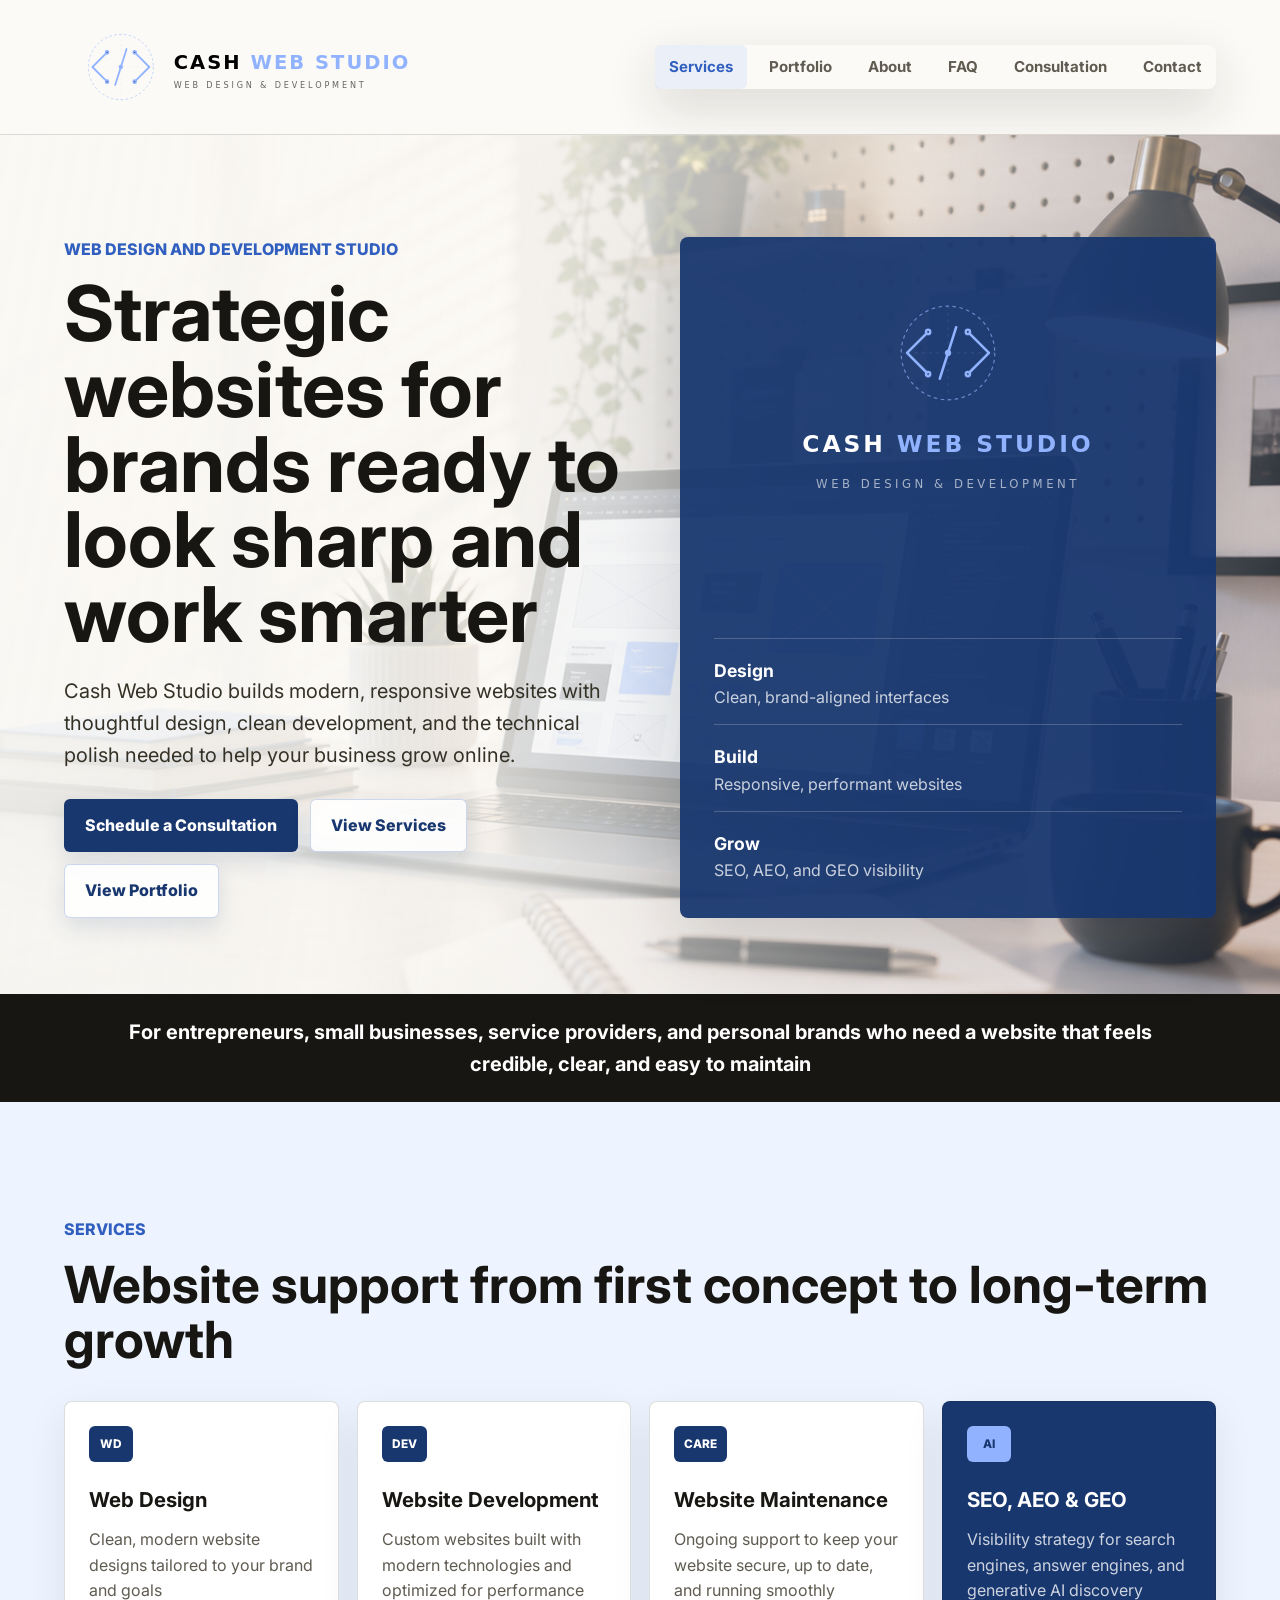
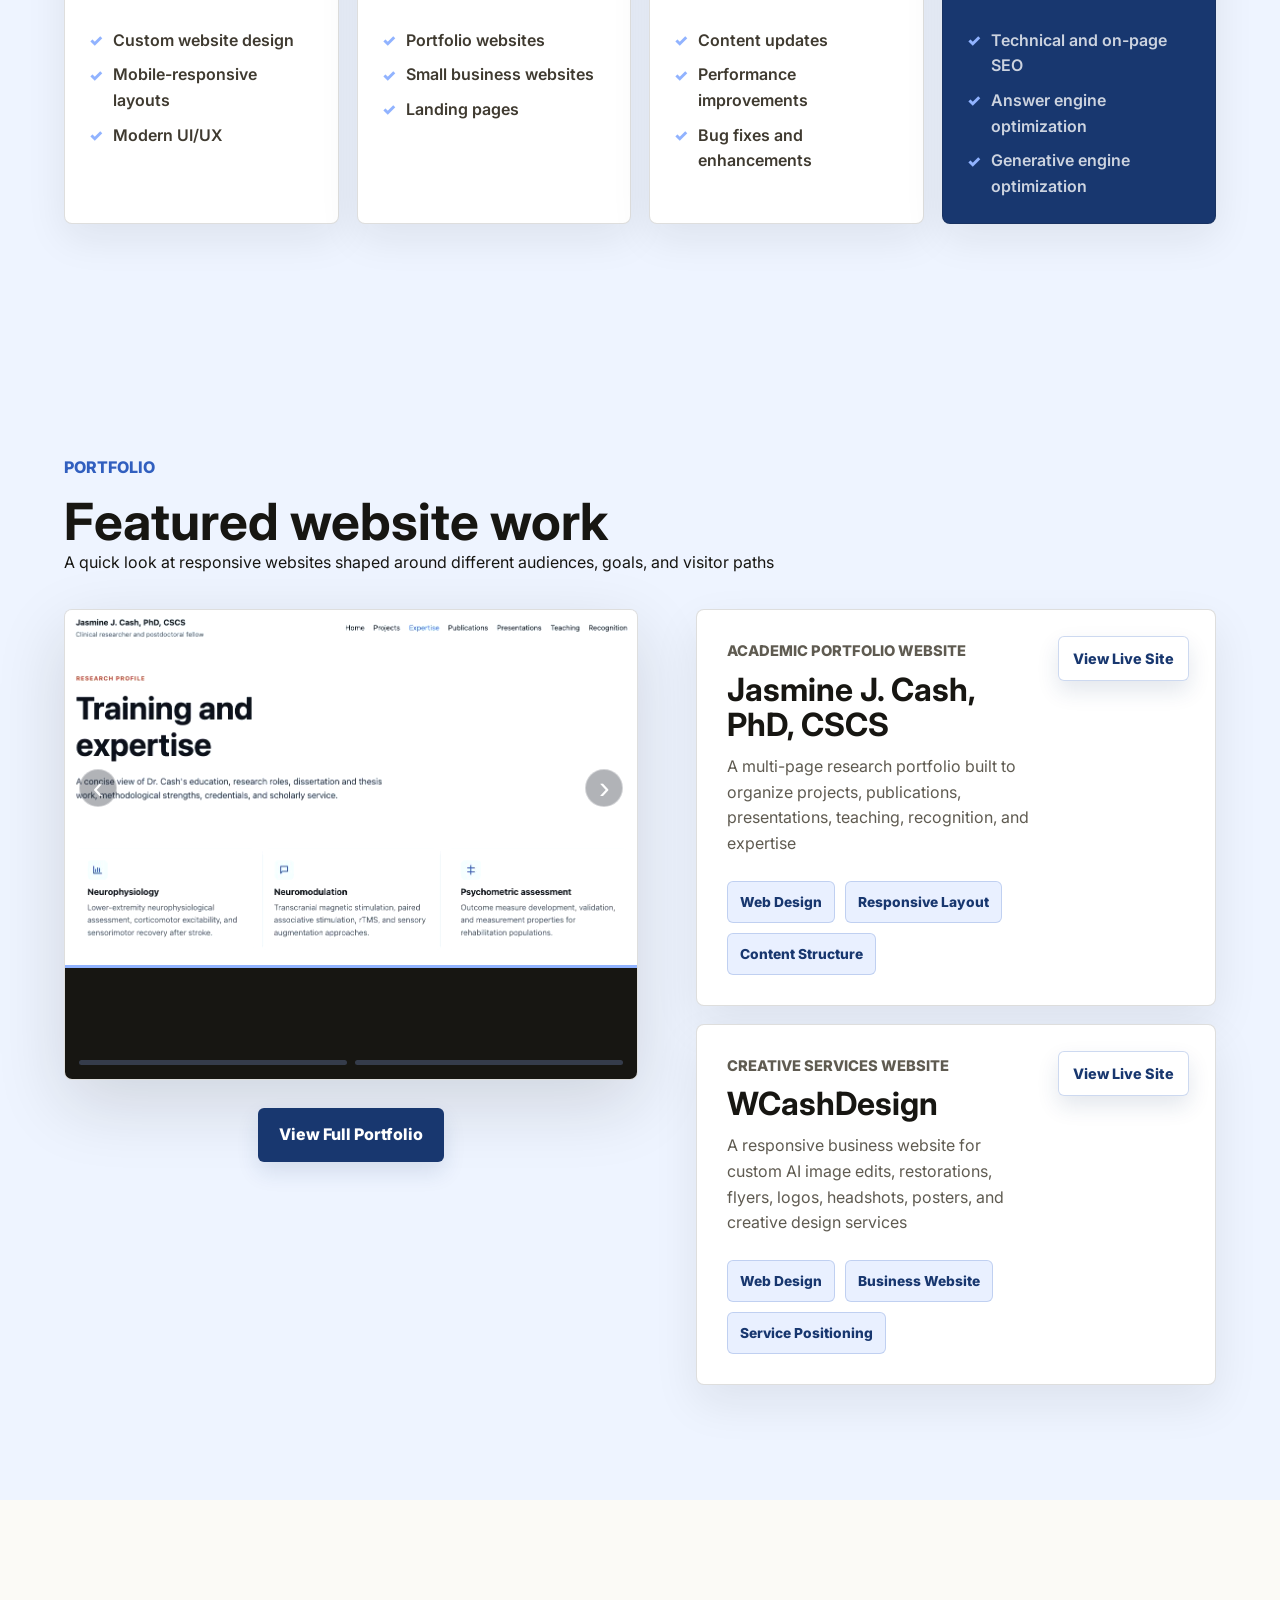
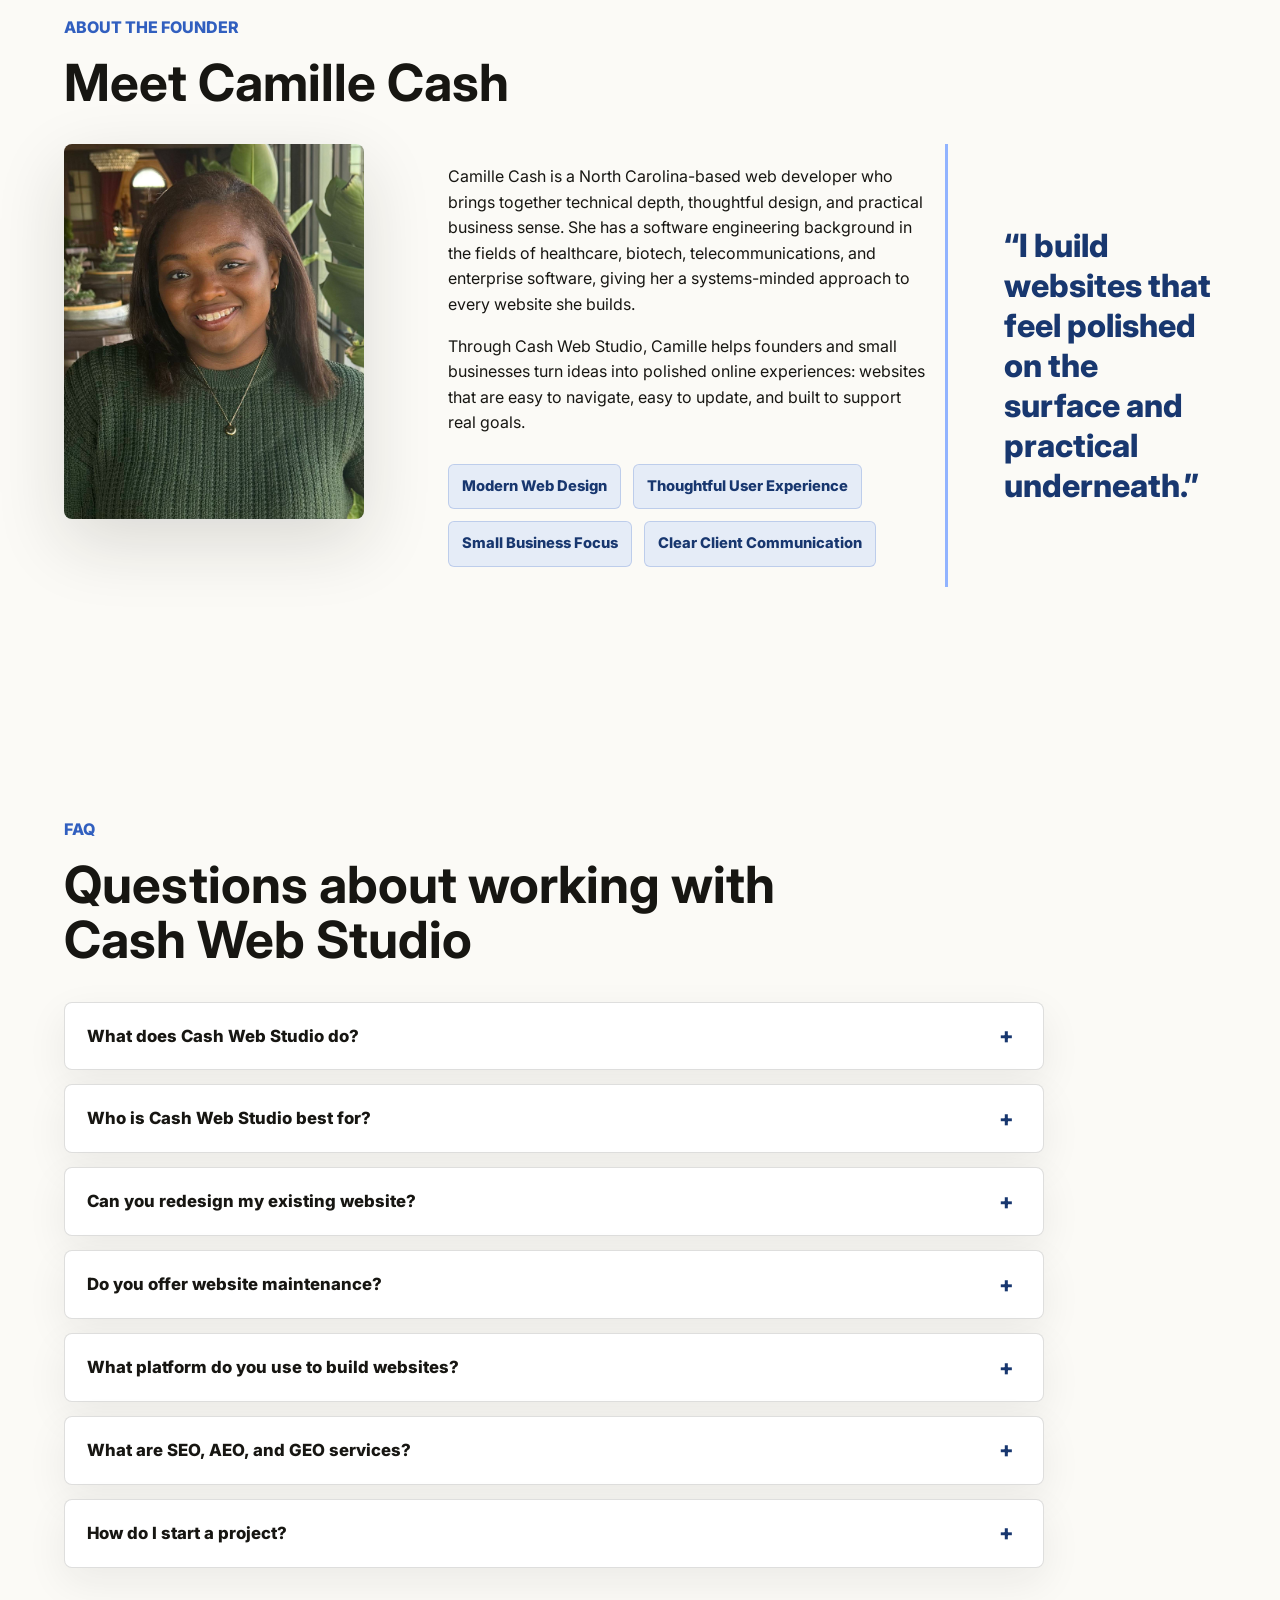
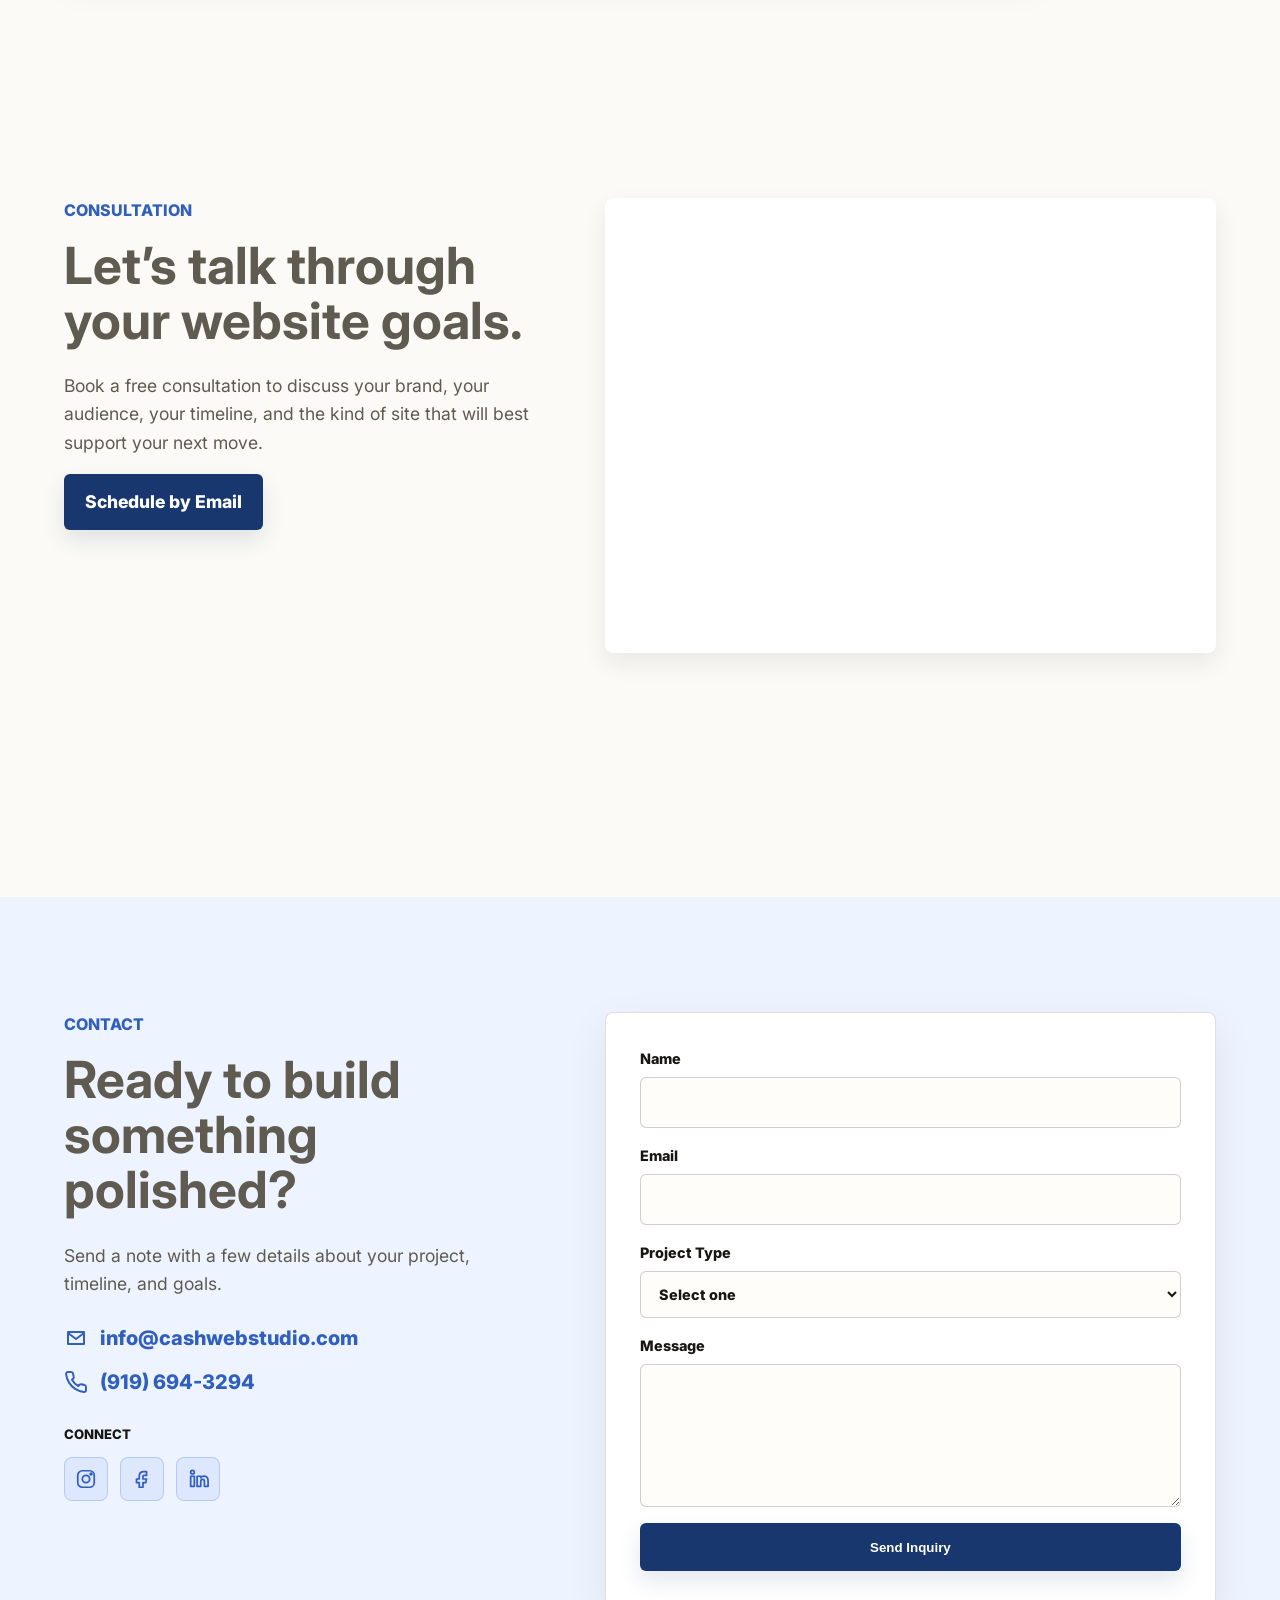
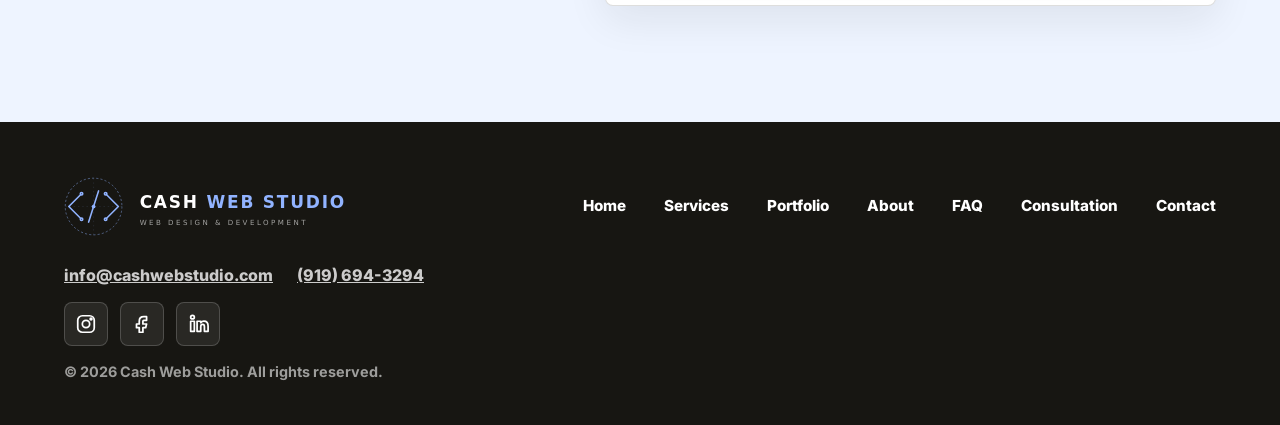
==== index.html @ 53f1b77c "SEO, added 404" ====
<!DOCTYPE html>
<html lang="en">
<head>
  <meta charset="UTF-8">
  <meta name="viewport" content="width=device-width, initial-scale=1.0">
  <meta name="description" content="Cash Web Studio designs and develops custom websites for small businesses, founders, and service-based brands ready to grow online.">
  <meta name="theme-color" content="#91b3ff">
  <title>Cash Web Studio | Web Design & Development for Small Businesses</title>
  <link rel="icon" href="/assets/favicon.svg" type="image/svg+xml">
  <link rel="preconnect" href="https://fonts.googleapis.com">
  <link rel="preconnect" href="https://fonts.gstatic.com" crossorigin>
  <link href="https://fonts.googleapis.com/css2?family=Inter:wght@400;500;600;700;800&display=swap" rel="stylesheet">
  <link rel="stylesheet" href="/style.css">
  <link rel="canonical" href="https://cashwebstudio.com/">

  <meta property="og:title" content="Cash Web Studio | Web Design & Development">
  <meta property="og:description" content="Strategic websites for brands ready to look sharp and work smarter.">
  <meta property="og:image" content="https://cashwebstudio.com/assets/cash-web-studio-social-preview.png">
  <meta property="og:url" content="https://cashwebstudio.com">
  <meta property="og:type" content="website">

  <meta name="twitter:card" content="summary_large_image">
  <meta name="twitter:title" content="Cash Web Studio | Web Design & Development">
  <meta name="twitter:description" content="Strategic websites for brands ready to look sharp and work smarter.">
  <meta name="twitter:image" content="https://cashwebstudio.com/assets/cash-web-studio-social-preview.png">
  <script type="application/ld+json">
    {
      "@context": "https://schema.org",
      "@graph": [
        {
          "@type": "ProfessionalService",
          "@id": "https://cashwebstudio.com/#business",
          "name": "Cash Web Studio",
          "url": "https://cashwebstudio.com/",
          "logo": "https://cashwebstudio.com/assets/logo-horizontal-black.svg",
          "image": "https://cashwebstudio.com/assets/cash-web-studio-social-preview.png",
          "email": "info@cashwebstudio.com",
          "telephone": "+1-919-694-3294",
          "areaServed": "United States",
          "founder": {
            "@type": "Person",
            "name": "Camille Cash"
          },
          "sameAs": [
            "https://www.instagram.com/cashwebstudio/",
            "https://www.facebook.com/cashwebstudio",
            "https://www.linkedin.com/company/cash-web-studio"
          ],
          "serviceType": [
            "Web design",
            "Website development",
            "Website maintenance",
            "Search engine optimization",
            "Answer engine optimization",
            "Generative engine optimization"
          ]
        },
        {
          "@type": "WebSite",
          "@id": "https://cashwebstudio.com/#website",
          "url": "https://cashwebstudio.com/",
          "name": "Cash Web Studio",
          "publisher": {
            "@id": "https://cashwebstudio.com/#business"
          }
        },
        {
          "@type": "BreadcrumbList",
          "@id": "https://cashwebstudio.com/#breadcrumb",
          "itemListElement": [
            {
              "@type": "ListItem",
              "position": 1,
              "name": "Home",
              "item": "https://cashwebstudio.com/"
            }
          ]
        }
      ]
    }
  </script>
  <script type="application/ld+json">
    {
      "@context": "https://schema.org",
      "@type": "FAQPage",
      "mainEntity": [
        {
          "@type": "Question",
          "name": "What does Cash Web Studio do?",
          "acceptedAnswer": {
            "@type": "Answer",
            "text": "We design, develop, and maintain modern websites for small businesses, founders, service providers, and personal brands. Our services include custom web design, website development, website maintenance, SEO, AEO, and GEO strategy."
          }
        },
        {
          "@type": "Question",
          "name": "Who is Cash Web Studio best for?",
          "acceptedAnswer": {
            "@type": "Answer",
            "text": "We are a good fit for entrepreneurs, small businesses, consultants, creatives, and service-based brands that need a polished, responsive website built with clear strategy and practical long-term support."
          }
        },
        {
          "@type": "Question",
          "name": "Can you redesign my existing website?",
          "acceptedAnswer": {
            "@type": "Answer",
            "text": "Yes. We can redesign an existing website to improve visual design, mobile responsiveness, usability, messaging, performance, and search visibility."
          }
        },
        {
          "@type": "Question",
          "name": "Do you offer website maintenance?",
          "acceptedAnswer": {
            "@type": "Answer",
            "text": "Yes. Our website maintenance can include content updates, bug fixes, performance improvements, layout adjustments, technical support, and ongoing improvements after launch."
          }
        },
        {
          "@type": "Question",
          "name": "What platform do you use to build websites?",
          "acceptedAnswer": {
            "@type": "Answer",
            "text": "We build custom-coded websites using modern web technologies, which allows for more flexibility, performance, and design control than many drag-and-drop builders. When clients need to make frequent updates, we can also recommend or integrate a content management system."
          }
        },
        {
          "@type": "Question",
          "name": "What are SEO, AEO, and GEO services?",
          "acceptedAnswer": {
            "@type": "Answer",
            "text": "SEO helps your website show up in search engines. AEO, or answer engine optimization, helps your content answer direct questions clearly. GEO, or generative engine optimization, helps structure your content so AI-powered search and discovery tools can better understand your business."
          }
        },
        {
          "@type": "Question",
          "name": "How do I start a project?",
          "acceptedAnswer": {
            "@type": "Answer",
            "text": "You can start by scheduling a consultation or sending a message through the contact form. You can also email us at info@cashwebstudio.com or call (919) 694-3294."
          }
        }
      ]
    }
  </script>
</head>
<body>
  <header class="site-header">
    <a class="brand" href="/" aria-label="Cash Web Studio home">
      <img src="/assets/logo-horizontal-black.svg" alt="Cash Web Studio">
    </a>
    <button class="nav-toggle" type="button" aria-label="Open navigation" aria-expanded="false">
      <span></span>
      <span></span>
      <span></span>
    </button>
    <nav class="site-nav" aria-label="Primary navigation">
      <a href="/services/">Services</a>
      <a href="/portfolio/">Portfolio</a>
      <a href="/about/">About</a>
      <a href="/faq/">FAQ</a>
      <a href="/consultation/">Consultation</a>
      <a href="/contact/">Contact</a>
    </nav>
  </header>

  <main id="home">
    <section class="hero">
      <div class="hero-copy">
        <p class="eyebrow">Web design and development studio</p>
        <h1>Strategic websites for brands ready to look sharp and work smarter</h1>
        <p class="hero-text">
          Cash Web Studio builds modern, responsive websites with thoughtful design,
          clean development, and the technical polish needed to help your business grow online.
        </p>
        <div class="hero-actions">
          <a class="button button-dark" href="/consultation/">Schedule a Consultation</a>
          <a class="button button-light" href="/services/">View Services</a>
          <a class="button button-light" href="/portfolio/">View Portfolio</a>
        </div>
      </div>
      <div class="hero-panel" aria-label="Cash Web Studio service highlights">
        <img src="/assets/logo-stacked-white.svg" alt="Cash Web Studio" class="hero-logo">
        <div class="metric-grid">
          <div>
            <strong>Design</strong>
            <span>Clean, brand-aligned interfaces</span>
          </div>
          <div>
            <strong>Build</strong>
            <span>Responsive, performant websites</span>
          </div>
          <div>
            <strong>Grow</strong>
            <span>SEO, AEO, and GEO visibility</span>
          </div>
        </div>
      </div>
    </section>

    <section class="intro-band" aria-label="Studio promise">
      <p>For entrepreneurs, small businesses, service providers, and personal brands who need a website that feels credible, clear, and easy to maintain</p>
    </section>

    <section class="section services-section" id="services">
      <div class="section-heading">
        <p class="eyebrow">Services</p>
        <h2>Website support from first concept to long-term growth</h2>
      </div>
      <div class="services-grid">
        <article class="service-card">
          <div class="service-icon" aria-hidden="true">WD</div>
          <h3>Web Design</h3>
          <p>Clean, modern website designs tailored to your brand and goals</p>
          <ul>
            <li>Custom website design</li>
            <li>Mobile-responsive layouts</li>
            <li>Modern UI/UX</li>
          </ul>
        </article>
        <article class="service-card">
          <div class="service-icon" aria-hidden="true">DEV</div>
          <h3>Website Development</h3>
          <p>Custom websites built with modern technologies and optimized for performance</p>
          <ul>
            <li>Portfolio websites</li>
            <li>Small business websites</li>
            <li>Landing pages</li>
          </ul>
        </article>
        <article class="service-card">
          <div class="service-icon" aria-hidden="true">CARE</div>
          <h3>Website Maintenance</h3>
          <p>Ongoing support to keep your website secure, up to date, and running smoothly</p>
          <ul>
            <li>Content updates</li>
            <li>Performance improvements</li>
            <li>Bug fixes and enhancements</li>
          </ul>
        </article>
        <article class="service-card featured-card">
          <div class="service-icon" aria-hidden="true">AI</div>
          <h3>SEO, AEO & GEO</h3>
          <p>Visibility strategy for search engines, answer engines, and generative AI discovery</p>
          <ul>
            <li>Technical and on-page SEO</li>
            <li>Answer engine optimization</li>
            <li>Generative engine optimization</li>
          </ul>
        </article>
      </div>
    </section>

    <section class="section portfolio-preview-section" id="portfolio">
      <div class="section-heading">
        <p class="eyebrow">Portfolio</p>
        <h2>Featured website work</h2>
        <p>
          A quick look at responsive websites shaped around different audiences,
          goals, and visitor paths
        </p>
      </div>
      <div class="portfolio-preview-layout">
        <div class="portfolio-showcase-column">
          <article class="website-reel-card" aria-label="Featured website showcase">
            <div class="website-reel-frame">
              <div class="website-reel-track">
                <figure class="website-reel-slide">
                  <img src="/assets/portfolio-jasmine-expertise-desktop.png" alt="Jasmine Cash academic portfolio website desktop view">
                </figure>
                <figure class="website-reel-slide">
                  <img src="/assets/portfolio-wcashdesign-desktop.jpg" alt="WCashDesign creative services website desktop view">
                </figure>
              </div>
              <button class="website-reel-control website-reel-prev" type="button" aria-label="Show previous website project" data-reel-prev>
                <span aria-hidden="true">&lsaquo;</span>
              </button>
              <button class="website-reel-control website-reel-next" type="button" aria-label="Show next website project" data-reel-next>
                <span aria-hidden="true">&rsaquo;</span>
              </button>
            </div>
            <div class="website-reel-caption" aria-live="polite">
              <div class="website-reel-caption-item">
                <span>Academic portfolio website</span>
                <strong>Jasmine J. Cash, PhD, CSCS</strong>
              </div>
              <div class="website-reel-caption-item">
                <span>Creative services website</span>
                <strong>WCashDesign</strong>
              </div>
            </div>
            <div class="website-reel-meta">
              <span></span>
              <span></span>
            </div>
          </article>
          <div class="portfolio-preview-actions">
            <a class="button button-dark" href="/portfolio/">View Full Portfolio</a>
          </div>
        </div>

        <div class="featured-project-list">
          <article class="featured-project-card">
            <p class="project-label">Academic portfolio website</p>
            <h3>Jasmine J. Cash, PhD, CSCS</h3>
            <p>
              A multi-page research portfolio built to organize projects, publications,
              presentations, teaching, recognition, and expertise
            </p>
            <div class="project-tags" aria-label="Jasmine Cash project services">
              <span>Web Design</span>
              <span>Responsive Layout</span>
              <span>Content Structure</span>
            </div>
            <div class="project-actions">
              <a class="button button-light" href="https://jasminecash.com/" target="_blank" rel="noopener">View Live Site</a>
            </div>
          </article>

          <article class="featured-project-card">
            <p class="project-label">Creative services website</p>
            <h3>WCashDesign</h3>
            <p>
              A responsive business website for custom AI image edits, restorations,
              flyers, logos, headshots, posters, and creative design services
            </p>
            <div class="project-tags" aria-label="WCashDesign project services">
              <span>Web Design</span>
              <span>Business Website</span>
              <span>Service Positioning</span>
            </div>
            <div class="project-actions">
              <a class="button button-light" href="https://wcashdesign.com/" target="_blank" rel="noopener">View Live Site</a>
            </div>
          </article>
        </div>
      </div>
    </section>

    <section class="section about-section" id="about">
      <div class="section-heading">
        <p class="eyebrow">About the founder</p>
        <h2>Meet Camille Cash</h2>
      </div>
      <div class="about-layout">
        <div class="portrait-wrap">
          <img src="/assets/camille-cash.jpg" alt="Camille Cash, founder of Cash Web Studio">
        </div>
        <div class="about-copy">
          <div class="about-copy-grid">
            <div class="about-text-stack">
              <p>
                Camille Cash is a North Carolina-based web developer who brings together technical depth,
                thoughtful design, and practical business sense. She has a software engineering background in 
                the fields of healthcare, biotech, telecommunications, and enterprise software, giving her a 
                systems-minded approach to every website she builds.
              </p>
              <p>
                Through Cash Web Studio, Camille helps founders and small businesses turn ideas into polished online experiences:
                websites that are easy to navigate, easy to update, and built to support real goals.
              </p>

              <div class="about-points" aria-label="Founder strengths">
                <span>Modern Web Design</span>
                <span>Thoughtful User Experience</span>
                <span>Small Business Focus</span>
                <span>Clear Client Communication</span>
              </div>
            </div>

            <blockquote class="about-quote">
              “I build websites that feel polished on the surface and practical underneath.”
            </blockquote>
          </div>
        </div>
      </div>
    </section>

    <section class="section faq-section" id="faq">
      <div class="section-heading">
        <p class="eyebrow">FAQ</p>
        <h2>Questions about working with Cash Web Studio</h2>
      </div>

      <div class="faq-list">
        <details class="faq-item">
          <summary>What does Cash Web Studio do?</summary>
          <p>We design, develop, and maintain modern websites for small businesses, founders, service providers, and personal brands. Our services include custom web design, website development, website maintenance, SEO, AEO, and GEO strategy.</p>
        </details>

        <details class="faq-item">
          <summary>Who is Cash Web Studio best for?</summary>
          <p>We are a good fit for entrepreneurs, small businesses, consultants, creatives, and service-based brands that need a polished, responsive website built with clear strategy and practical long-term support.</p>
        </details>

        <details class="faq-item">
          <summary>Can you redesign my existing website?</summary>
          <p>Yes. We can redesign an existing website to improve visual design, mobile responsiveness, usability, messaging, performance, and search visibility.</p>
        </details>

        <details class="faq-item">
          <summary>Do you offer website maintenance?</summary>
          <p>Yes. Our website maintenance can include content updates, bug fixes, performance improvements, layout adjustments, technical support, and ongoing improvements after launch.</p>
        </details>

        <details class="faq-item">
          <summary>What platform do you use to build websites?</summary>
          <p>We build custom-coded websites using modern web technologies, which allows for more flexibility, performance, and design control than many drag-and-drop builders. When clients need to make frequent updates, we can also recommend or integrate a content management system.</p>
        </details>

        <details class="faq-item">
          <summary>What are SEO, AEO, and GEO services?</summary>
          <p>SEO helps your website show up in search engines. AEO, or answer engine optimization, helps your content answer direct questions clearly. GEO, or generative engine optimization, helps structure your content so AI-powered search and discovery tools can better understand your business.</p>
        </details>

        <details class="faq-item">
          <summary>How do I start a project?</summary>
          <p>You can start by scheduling a consultation or sending a message through the contact form. You can also email us at info@cashwebstudio.com or call (919) 694-3294.</p>
        </details>
      </div>
    </section>

    <section class="section consultation-section" id="consultation">
      <div class="consultation-layout">
        <div class="consultation-copy">
          <div class="section-heading">
            <p class="eyebrow">Consultation</p>
            <h2>Let’s talk through your website goals.</h2>
          </div>
          <p>
            Book a free consultation to discuss your brand, your audience, your timeline, and the kind of site that will best support your next move.
          </p>
          <a class="button button-dark" href="mailto:info@cashwebstudio.com?subject=Cash%20Web%20Studio%20Consultation">Schedule by Email</a>
        </div>
        <div class="calendar-card">
          <div class="cal-inline-widget" id="my-cal-inline-meet-with-camille"></div>
          <script type="text/javascript">
            (function (C, A, L) { let p = function (a, ar) { a.q.push(ar); }; let d = C.document; C.Cal = C.Cal || function () { let cal = C.Cal; let ar = arguments; if (!cal.loaded) { cal.ns = {}; cal.q = cal.q || []; d.head.appendChild(d.createElement("script")).src = A; cal.loaded = true; } if (ar[0] === L) { const api = function () { p(api, arguments); }; const namespace = ar[1]; api.q = api.q || []; if (typeof namespace === "string") { cal.ns[namespace] = cal.ns[namespace] || api; p(cal.ns[namespace], ar); p(cal, ["initNamespace", namespace]); } else p(cal, ar); return; } p(cal, ar); }; })(window, "https://app.cal.com/embed/embed.js", "init");
            Cal("init", "meet-with-camille", { origin: "https://app.cal.com" });
            Cal.config = Cal.config || {};
            Cal.config.forwardQueryParams = true;

            Cal.ns["meet-with-camille"]("inline", {
              elementOrSelector: "#my-cal-inline-meet-with-camille",
              config: { "layout": "month_view", "theme": "light", "useSlotsViewOnSmallScreen": "true" },
              calLink: "camille-cash-dvcsgd/meet-with-camille",
            });

            Cal.ns["meet-with-camille"]("ui", { "theme": "light", "cssVarsPerTheme": { "light": { "cal-brand": "#91B3FF" }, "dark": { "cal-brand": "#91B3FF" } }, "hideEventTypeDetails": false, "layout": "month_view" });
          </script>
        </div>
      </div>
    </section>

    <section class="section contact-section" id="contact">
      <div class="contact-layout">
        <div class="contact-details">
          <div class="section-heading">
            <p class="eyebrow">Contact</p>
            <h2>Ready to build something polished?</h2>
          </div>
          <p>Send a note with a few details about your project, timeline, and goals.</p>
          <div class="contact-methods" aria-label="Cash Web Studio contact information">
            <a class="contact-method" href="mailto:info@cashwebstudio.com" aria-label="Email Cash Web Studio">
              <svg class="contact-icon" aria-hidden="true" viewBox="0 0 24 24">
                <path d="M4 6h16v12H4z"></path>
                <path d="m4 7 8 6 8-6"></path>
              </svg>
              <span>info@cashwebstudio.com</span>
            </a>

            <a class="contact-method" href="tel:+19196943294" aria-label="Call Cash Web Studio">
              <svg class="contact-icon" aria-hidden="true" viewBox="0 0 24 24">
                <path d="M22 16.92v3a2 2 0 0 1-2.18 2 19.79 19.79 0 0 1-8.63-3.07 19.5 19.5 0 0 1-6-6A19.79 19.79 0 0 1 2.08 4.18 2 2 0 0 1 4.06 2h3a2 2 0 0 1 2 1.72c.12.89.33 1.76.62 2.6a2 2 0 0 1-.45 2.11L8 9.66a16 16 0 0 0 6.34 6.34l1.23-1.23a2 2 0 0 1 2.11-.45c.84.29 1.71.5 2.6.62A2 2 0 0 1 22 16.92z"></path>
              </svg>
              <span>(919) 694-3294</span>
            </a>
          </div>
          <div class="social-links" aria-label="Cash Web Studio social links">
            <span>Connect</span>
            <a class="social-link" href="https://www.instagram.com/cashwebstudio/" target="_blank" rel="noopener" aria-label="Cash Web Studio on Instagram">
              <svg class="social-icon" aria-hidden="true" viewBox="0 0 24 24">
                <rect x="3" y="3" width="18" height="18" rx="5"></rect>
                <circle cx="12" cy="12" r="4"></circle>
                <circle cx="17.5" cy="6.5" r="1"></circle>
              </svg>
            </a>
            <a class="social-link" href="https://www.facebook.com/cashwebstudio" target="_blank" rel="noopener" aria-label="Cash Web Studio on Facebook">
              <svg class="social-icon" aria-hidden="true" viewBox="0 0 24 24">
                <path d="M14 8h3V4h-3c-3 0-5 2-5 5v3H6v4h3v5h4v-5h3l1-4h-4V9c0-.6.4-1 1-1z"></path>
              </svg>
            </a>
            <a class="social-link" href="https://www.linkedin.com/company/cash-web-studio" target="_blank" rel="noopener" aria-label="Cash Web Studio on LinkedIn">
              <svg class="social-icon" aria-hidden="true" viewBox="0 0 24 24">
                <path d="M4 9h4v11H4z"></path>
                <path d="M4 4.5a2 2 0 1 0 4 0 2 2 0 0 0-4 0z"></path>
                <path d="M11 9h4v1.6c.6-.9 1.6-1.8 3.4-1.8 2.8 0 4.6 1.8 4.6 5.4V20h-4v-5.1c0-1.5-.6-2.4-1.9-2.4-1.2 0-2.1.8-2.1 2.4V20h-4z"></path>
              </svg>
            </a>
          </div>
        </div>
        <form class="contact-form" action="https://formspree.io/f/mdavaopy" method="POST">
          <label>
            Name
            <input type="text" name="name" autocomplete="name" required>
          </label>
          <label>
            Email
            <input type="email" name="email" autocomplete="email" required>
          </label>
          <label>
            Project Type
            <select name="project_type" required>
              <option value="">Select one</option>
              <option>New website</option>
              <option>Website redesign</option>
              <option>Maintenance</option>
              <option>SEO, AEO, or GEO</option>
              <option>Other</option>
            </select>
          </label>
          <label>
            Message
            <textarea name="message" rows="5" required></textarea>
          </label>
          <button class="button button-dark" type="submit">Send Inquiry</button>
        </form>
      </div>
    </section>
  </main>

  <footer class="site-footer">
    <div class="footer-top">
      <img src="/assets/logo-horizontal-white.svg" alt="Cash Web Studio">
      <nav class="footer-nav" aria-label="Footer navigation">
        <a href="/">Home</a>
        <a href="/services/">Services</a>
        <a href="/portfolio/">Portfolio</a>
        <a href="/about/">About</a>
        <a href="/faq/">FAQ</a>
        <a href="/consultation/">Consultation</a>
        <a href="/contact/">Contact</a>
      </nav>
    </div>
    <div class="footer-contact" aria-label="Company contact information">
      <a href="mailto:info@cashwebstudio.com">info@cashwebstudio.com</a>
      <a href="tel:+19196943294">(919) 694-3294</a>
    </div>
    <div class="footer-social" aria-label="Cash Web Studio social links">
      <a class="social-link" href="https://www.instagram.com/cashwebstudio/" target="_blank" rel="noopener" aria-label="Cash Web Studio on Instagram">
        <svg class="social-icon" aria-hidden="true" viewBox="0 0 24 24">
          <rect x="3" y="3" width="18" height="18" rx="5"></rect>
          <circle cx="12" cy="12" r="4"></circle>
          <circle cx="17.5" cy="6.5" r="1"></circle>
        </svg>
      </a>
      <a class="social-link" href="https://www.facebook.com/cashwebstudio" target="_blank" rel="noopener" aria-label="Cash Web Studio on Facebook">
        <svg class="social-icon" aria-hidden="true" viewBox="0 0 24 24">
          <path d="M14 8h3V4h-3c-3 0-5 2-5 5v3H6v4h3v5h4v-5h3l1-4h-4V9c0-.6.4-1 1-1z"></path>
        </svg>
      </a>
      <a class="social-link" href="https://www.linkedin.com/company/cash-web-studio" target="_blank" rel="noopener" aria-label="Cash Web Studio on LinkedIn">
        <svg class="social-icon" aria-hidden="true" viewBox="0 0 24 24">
          <path d="M4 9h4v11H4z"></path>
          <path d="M4 4.5a2 2 0 1 0 4 0 2 2 0 0 0-4 0z"></path>
          <path d="M11 9h4v1.6c.6-.9 1.6-1.8 3.4-1.8 2.8 0 4.6 1.8 4.6 5.4V20h-4v-5.1c0-1.5-.6-2.4-1.9-2.4-1.2 0-2.1.8-2.1 2.4V20h-4z"></path>
        </svg>
      </a>
    </div>
    <p class="footer-copyright">&copy; <span data-current-year>2026</span> Cash Web Studio. All rights reserved.</p>
</footer>

  <script src="/script.js"></script>
</body>
</html>
---- style.css ----
:root {
  --ink: #171612;
  --muted: #5f5b51;
  --paper: #fbfaf6;
  --soft: #eef4ff;
  --primary: #91b3ff;
  --primary-deep: #315fbf;
  --primary-dark: #18376f;
  --accent: #c9a45b;
  --line: rgba(23, 22, 18, 0.14);
  --white: #ffffff;
  --shadow: 0 24px 70px rgba(30, 28, 22, 0.14);
}

* {
  box-sizing: border-box;
}

html {
  scroll-behavior: smooth;
  scroll-padding-top: 35px;
}

body {
  margin: 0;
  font-family: "Inter", Arial, sans-serif;
  color: var(--ink);
  background: var(--paper);
  line-height: 1.6;
}

img {
  display: block;
  max-width: 100%;
}

a {
  color: inherit;
}

.site-header {
  position: sticky;
  top: 0;
  z-index: 20;
  display: flex;
  align-items: center;
  justify-content: space-between;
  gap: 24px;
  min-height: 86px;
  padding: 18px clamp(20px, 5vw, 72px);
  background: rgba(251, 250, 246, 0.92);
  border-bottom: 1px solid var(--line);
  backdrop-filter: blur(16px);
}

.brand img {
  width: clamp(250px, 31vw, 390px);
}

.site-nav {
  display: flex;
  align-items: center;
  gap: 8px;
  border-radius: 8px;
  box-shadow: 0 18px 50px rgba(30, 28, 22, 0.16);
}

.site-nav a {
  padding: 10px 14px;
  color: var(--muted);
  font-size: 0.94rem;
  font-weight: 700;
  text-decoration: none;
  border-radius: 6px;
}

.site-nav a:hover,
.site-nav a:focus-visible,
.site-nav a[aria-current] {
  color: var(--primary-deep);
  background: rgba(145, 179, 255, 0.16);
}

.nav-toggle {
  display: none;
  width: 40px;
  height: 34px;
  place-items: center;
  padding: 0;
  border: 0;
  background: transparent;
  cursor: pointer;
}

.nav-toggle span {
  display: block;
  width: 28px;
  height: 2px;
  margin: 4px 0;
  background: var(--primary);
  border-radius: 999px;
  transition: background-color 180ms ease, transform 180ms ease;
}

.nav-toggle:hover span,
.nav-toggle:focus-visible span {
  background: var(--primary-deep);
}

.nav-toggle:focus-visible {
  outline: 2px solid var(--primary);
  outline-offset: 6px;
}

.hero {
  display: grid;
  grid-template-columns: minmax(0, 1fr) minmax(420px, 0.95fr);
  gap: clamp(28px, 4vw, 56px);
  align-items: center;
  min-height: calc(100vh - 78px);
  padding: clamp(56px, 8vw, 108px) clamp(20px, 5vw, 72px) clamp(36px, 6vw, 76px);
  background:
    linear-gradient(100deg, rgba(251, 250, 246, 0.94) 0%, rgba(251, 250, 246, 0.84) 42%, rgba(145, 179, 255, 0.16) 100%),
    url("assets/hero-studio-blue.png") center right / cover;
}

.section,
.hero {
  scroll-margin-top: 96px;
}

.hero-copy {
  max-width: 760px;
}

.hero.is-reveal-ready .hero-copy,
.hero.is-reveal-ready .hero-panel {
  opacity: 0;
  transition:
    opacity 820ms ease,
    transform 820ms cubic-bezier(0.22, 1, 0.36, 1);
}

.hero.is-reveal-ready .hero-copy {
  transform: translateX(-44px);
}

.hero.is-reveal-ready .hero-panel {
  transform: translateX(44px);
}

.hero.is-visible .hero-copy,
.hero.is-visible .hero-panel {
  opacity: 1;
  transform: translateX(0);
}

.eyebrow {
  margin: 0 0 14px;
  color: var(--primary-deep);
  font-size: 1rem;
  font-weight: 800;
  letter-spacing: 0;
  text-transform: uppercase;
}

h1,
h2,
h3,
p {
  margin-top: 0;
}

h1 {
  margin-bottom: 22px;
  max-width: 790px;
  font-size: clamp(2.55rem, 6vw, 5.65rem);
  line-height: 0.98;
  letter-spacing: 0;
}

.hero-text {
  max-width: 620px;
  color: #343126;
  font-size: clamp(1.05rem, 1.7vw, 1.25rem);
}

.hero-actions,
.about-points {
  display: flex;
  flex-wrap: wrap;
  gap: 12px;
  margin-top: 28px;
}

.button {
  display: inline-flex;
  align-items: center;
  justify-content: center;
  min-height: 48px;
  padding: 13px 20px;
  border: 1px solid transparent;
  border-radius: 6px;
  font-weight: 800;
  text-decoration: none;
  cursor: pointer;
  box-shadow: 0 10px 22px rgba(24, 55, 111, 0.12);
  transform: translateY(0);
  transition: transform 180ms ease, box-shadow 180ms ease, background-color 180ms ease, border-color 180ms ease;
}

.button:hover,
.button:focus-visible {
  box-shadow: 0 16px 30px rgba(24, 55, 111, 0.2);
  transform: translateY(-3px);
}

.button:active {
  box-shadow: 0 8px 18px rgba(24, 55, 111, 0.16);
  transform: translateY(-1px);
}

.button-dark {
  color: var(--white);
  background: var(--primary-dark);
}

.button-dark:hover,
.button-dark:focus-visible {
  background: #102650;
}

.button-light {
  color: var(--primary-dark);
  background: rgba(255, 255, 255, 0.86);
  border-color: rgba(49, 95, 191, 0.24);
}

.button-light:hover,
.button-light:focus-visible {
  border-color: rgba(49, 95, 191, 0.42);
  background: var(--white);
}

.payment-page {
  min-height: 100vh;
  background:
    linear-gradient(130deg, rgba(251, 250, 246, 0.98) 0%, rgba(251, 250, 246, 0.88) 48%, rgba(145, 179, 255, 0.24) 100%),
    var(--soft);
}

.payment-header {
  display: flex;
  align-items: center;
  justify-content: space-between;
  gap: 24px;
  padding: 22px clamp(20px, 5vw, 72px);
  border-bottom: 1px solid var(--line);
}

.payment-brand img {
  width: clamp(230px, 27vw, 360px);
}

.payment-header-link {
  color: var(--primary-dark);
  font-weight: 800;
  text-decoration-thickness: 2px;
  text-underline-offset: 5px;
}

.payment-main {
  display: grid;
  grid-template-columns: minmax(280px, 0.75fr) minmax(360px, 0.65fr);
  gap: clamp(32px, 6vw, 82px);
  align-items: center;
  min-height: calc(100vh - 118px);
  padding: clamp(44px, 7vw, 92px) clamp(20px, 5vw, 72px);
}

.payment-intro {
  max-width: 760px;
}

.payment-intro h1 {
  font-size: clamp(2.6rem, 6vw, 5.2rem);
}

.payment-intro p {
  max-width: 620px;
  color: #343126;
  font-size: clamp(1.05rem, 1.6vw, 1.25rem);
}

.payment-trust-list {
  display: flex;
  flex-wrap: wrap;
  gap: 10px;
  margin-top: 28px;
}

.payment-trust-list span {
  padding: 10px 13px;
  color: var(--primary-dark);
  background: rgba(145, 179, 255, 0.2);
  border: 1px solid rgba(49, 95, 191, 0.22);
  border-radius: 6px;
  font-size: 0.92rem;
  font-weight: 800;
}

.payment-card {
  padding: clamp(22px, 4vw, 34px);
  background: var(--white);
  border: 1px solid var(--line);
  border-radius: 8px;
  box-shadow: var(--shadow);
}

.payment-card-header {
  display: flex;
  align-items: flex-start;
  justify-content: space-between;
  gap: 18px;
  padding-bottom: 22px;
  border-bottom: 1px solid var(--line);
}

.payment-card-header span,
.payment-summary span {
  display: block;
  color: var(--muted);
  font-size: 0.78rem;
  font-weight: 800;
  text-transform: uppercase;
}

.payment-card-header strong {
  display: block;
  color: var(--ink);
  font-size: 1.35rem;
}

.payment-card-header p {
  margin: 0;
  color: var(--primary-deep);
  font-weight: 800;
  white-space: nowrap;
}

.payment-summary {
  display: grid;
  gap: 16px;
  margin: 24px 0;
}

.payment-summary div {
  display: flex;
  align-items: baseline;
  justify-content: space-between;
  gap: 18px;
}

.payment-summary strong {
  color: var(--ink);
  text-align: right;
}

.stripe-preview-form {
  display: grid;
  gap: 16px;
}

.stripe-preview-form label {
  display: grid;
  gap: 7px;
  color: var(--ink);
  font-size: 0.9rem;
  font-weight: 800;
}

.stripe-preview-form input,
.stripe-field-preview {
  width: 100%;
  padding: 13px 14px;
  color: var(--ink);
  font: inherit;
  background: #fffdfa;
  border: 1px solid rgba(23, 22, 18, 0.2);
  border-radius: 6px;
}

.stripe-field-preview {
  display: grid;
  gap: 4px;
}

.stripe-field-preview small {
  color: var(--muted);
  font-weight: 600;
}

.payment-note {
  margin: 18px 0 0;
  color: var(--muted);
  font-size: 0.9rem;
}

.invoice-security-note {
  margin-top: 28px;
  color: var(--muted);
  font-size: 0.92rem;
}

.invoice-lookup-form {
  display: grid;
  gap: 14px;
  margin-top: 24px;
}

.invoice-lookup-form label {
  display: grid;
  gap: 7px;
  color: var(--ink);
  font-size: 0.9rem;
  font-weight: 800;
}

.invoice-lookup-form input {
  width: 100%;
  padding: 13px 14px;
  color: var(--ink);
  font: inherit;
  background: #fffdfa;
  border: 1px solid rgba(23, 22, 18, 0.2);
  border-radius: 6px;
}

.invoice-result {
  margin-top: 26px;
  padding-top: 26px;
  border-top: 1px solid var(--line);
}

.invoice-result[hidden] {
  display: none;
}

.invoice-found-status {
  display: flex;
  align-items: center;
  gap: 12px;
  padding: 14px;
  color: var(--primary-dark);
  background: rgba(145, 179, 255, 0.16);
  border: 1px solid rgba(49, 95, 191, 0.22);
  border-radius: 6px;
}

.invoice-found-status > span {
  display: inline-flex;
  align-items: center;
  justify-content: center;
  width: 28px;
  height: 28px;
  flex: 0 0 auto;
  color: var(--white);
  background: var(--primary-dark);
  border-radius: 50%;
  font-weight: 800;
}

.invoice-found-status strong,
.invoice-found-status small {
  display: block;
}

.invoice-found-status small {
  color: var(--muted);
}

.invoice-amount-row {
  padding-top: 14px;
  border-top: 1px solid var(--line);
  font-size: 1.12rem;
}

.invoice-payment-methods {
  margin: 24px 0;
  padding: 0;
  border: 0;
}

.invoice-payment-methods legend {
  margin-bottom: 10px;
  color: var(--ink);
  font-size: 0.9rem;
  font-weight: 800;
}

.invoice-method-options {
  display: grid;
  grid-template-columns: 1fr 1fr;
  gap: 10px;
}

.invoice-method-options button {
  display: grid;
  gap: 4px;
  min-height: 88px;
  padding: 14px;
  color: var(--ink);
  background: var(--white);
  border: 1px solid rgba(49, 95, 191, 0.28);
  border-radius: 6px;
  font: inherit;
  text-align: left;
  cursor: pointer;
}

.invoice-method-options button:hover,
.invoice-method-options button:focus-visible,
.invoice-method-options button.is-selected {
  color: var(--primary-dark);
  background: rgba(145, 179, 255, 0.16);
  border-color: var(--primary-deep);
}

.invoice-method-options small {
  color: var(--muted);
  line-height: 1.35;
}

.invoice-checkout-summary {
  display: flex;
  align-items: baseline;
  justify-content: space-between;
  gap: 16px;
  margin-bottom: 18px;
  padding: 14px 0;
  border-top: 1px solid var(--line);
}

.invoice-checkout-summary span {
  color: var(--muted);
  font-size: 0.78rem;
  font-weight: 800;
  text-transform: uppercase;
}

.invoice-checkout-summary strong {
  text-align: right;
}

.invoice-result > .button {
  width: 100%;
}

.invoice-result > .button:disabled {
  color: rgba(255, 255, 255, 0.72);
  background: #71809a;
  box-shadow: none;
  cursor: not-allowed;
  transform: none;
}

.prototype-label {
  padding: 8px 11px;
  color: var(--primary-dark);
  background: rgba(145, 179, 255, 0.2);
  border: 1px solid rgba(49, 95, 191, 0.22);
  border-radius: 6px;
  font-size: 0.82rem;
  font-weight: 800;
  text-transform: uppercase;
}

.brightmere-demo-page {
  --soft: #edf6f1;
  --primary: #94c5ad;
  --primary-deep: #3f7e68;
  --primary-dark: #1e4d40;
  accent-color: var(--primary-deep);
  background:
    linear-gradient(130deg, rgba(251, 250, 246, 0.98) 0%, rgba(251, 250, 246, 0.9) 48%, rgba(148, 197, 173, 0.3) 100%),
    var(--soft);
}

.brightmere-demo-page ::selection {
  color: var(--ink);
  background: rgba(148, 197, 173, 0.48);
}

.brightmere-demo-page input:-webkit-autofill,
.brightmere-demo-page input:-webkit-autofill:hover,
.brightmere-demo-page input:-webkit-autofill:focus {
  -webkit-text-fill-color: var(--ink);
  caret-color: var(--ink);
  -webkit-box-shadow: 0 0 0 1000px #f7fbf8 inset;
  box-shadow: 0 0 0 1000px #f7fbf8 inset;
  border-color: var(--primary-deep);
}

.concept-brand {
  display: flex;
  align-items: center;
  gap: 12px;
}

.concept-brand-mark {
  display: inline-flex;
  align-items: center;
  justify-content: center;
  width: 48px;
  height: 48px;
  color: var(--white);
  background: var(--primary-dark);
  border-radius: 50%;
  font-size: 1.35rem;
  font-weight: 800;
}

.concept-brand strong,
.concept-brand small {
  display: block;
}

.concept-brand strong {
  color: var(--ink);
  font-size: 1.08rem;
}

.concept-brand small {
  color: var(--muted);
  font-weight: 700;
}

.prototype-meta {
  display: flex;
  align-items: center;
  gap: 14px;
}

.prototype-meta a {
  color: var(--primary-dark);
  font-size: 0.88rem;
  font-weight: 800;
  text-decoration-thickness: 2px;
  text-underline-offset: 4px;
}

.brightmere-demo-page .payment-trust-list span,
.brightmere-demo-page .prototype-label,
.brightmere-demo-page .invoice-found-status {
  background: rgba(148, 197, 173, 0.2);
  border-color: rgba(63, 126, 104, 0.26);
}

.brightmere-demo-page .button {
  box-shadow: 0 10px 22px rgba(30, 77, 64, 0.14);
}

.brightmere-demo-page .button-dark:hover,
.brightmere-demo-page .button-dark:focus-visible {
  background: #123a30;
  box-shadow: 0 16px 30px rgba(30, 77, 64, 0.22);
}

.brightmere-demo-page .invoice-lookup-form input,
.brightmere-demo-page .booking-date-label input,
.brightmere-demo-page .booking-fields input,
.brightmere-demo-page .stripe-checkout-preview {
  background: #f7fbf8;
  border-color: rgba(63, 126, 104, 0.3);
}

.brightmere-demo-page .invoice-lookup-form input:focus,
.brightmere-demo-page .booking-date-label input:focus,
.brightmere-demo-page .booking-fields input:focus {
  outline: none;
  border-color: var(--primary-deep);
  box-shadow: 0 0 0 3px rgba(148, 197, 173, 0.24);
}

.brightmere-demo-page .invoice-method-options button,
.brightmere-demo-page .time-options button {
  color: var(--primary-dark);
  background: #f7fbf8;
  border-color: rgba(63, 126, 104, 0.32);
}

.brightmere-demo-page .invoice-method-options button:hover,
.brightmere-demo-page .invoice-method-options button:focus-visible,
.brightmere-demo-page .invoice-method-options button.is-selected {
  color: var(--primary-dark);
  background: rgba(148, 197, 173, 0.22);
  border-color: var(--primary-deep);
  outline-color: var(--primary-deep);
}

.brightmere-demo-page .time-options button:hover,
.brightmere-demo-page .time-options button:focus-visible,
.brightmere-demo-page .time-options button.is-selected {
  color: var(--white);
  background: var(--primary-dark);
  border-color: var(--primary-dark);
  outline-color: var(--primary-deep);
}

.brightmere-demo-page .invoice-result > .button:disabled,
.brightmere-demo-page .consultation-booking-card > .button:disabled {
  color: rgba(255, 255, 255, 0.76);
  background: #6f8f82;
}

.invoice-demo-page {
  --soft: #fff2ef;
  --primary: #e68b7f;
  --primary-deep: #b64c43;
  --primary-dark: #6b2e2a;
  accent-color: var(--primary-deep);
  background:
    linear-gradient(130deg, rgba(251, 250, 246, 0.98) 0%, rgba(255, 248, 246, 0.92) 48%, rgba(230, 139, 127, 0.32) 100%),
    var(--soft);
}

.invoice-demo-page ::selection {
  color: var(--ink);
  background: rgba(230, 139, 127, 0.44);
}

.invoice-demo-page input:-webkit-autofill,
.invoice-demo-page input:-webkit-autofill:hover,
.invoice-demo-page input:-webkit-autofill:focus {
  -webkit-text-fill-color: var(--ink);
  caret-color: var(--ink);
  -webkit-box-shadow: 0 0 0 1000px #fff8f6 inset;
  box-shadow: 0 0 0 1000px #fff8f6 inset;
  border-color: var(--primary-deep);
}

.invoice-demo-page .payment-trust-list span,
.invoice-demo-page .prototype-label,
.invoice-demo-page .invoice-found-status {
  background: rgba(230, 139, 127, 0.2);
  border-color: rgba(182, 76, 67, 0.28);
}

.invoice-demo-page .button {
  box-shadow: 0 10px 22px rgba(107, 46, 42, 0.15);
}

.invoice-demo-page .button-dark:hover,
.invoice-demo-page .button-dark:focus-visible {
  background: #54211f;
  box-shadow: 0 16px 30px rgba(107, 46, 42, 0.24);
}

.invoice-demo-page .invoice-lookup-form input {
  background: #fff8f6;
  border-color: rgba(182, 76, 67, 0.32);
}

.invoice-demo-page .invoice-lookup-form input:focus {
  outline: none;
  border-color: var(--primary-deep);
  box-shadow: 0 0 0 3px rgba(230, 139, 127, 0.25);
}

.invoice-demo-page .invoice-method-options button {
  color: var(--primary-dark);
  background: #fff8f6;
  border-color: rgba(182, 76, 67, 0.34);
}

.invoice-demo-page .invoice-method-options button:hover,
.invoice-demo-page .invoice-method-options button:focus-visible,
.invoice-demo-page .invoice-method-options button.is-selected {
  color: var(--primary-dark);
  background: rgba(230, 139, 127, 0.22);
  border-color: var(--primary-deep);
  outline-color: var(--primary-deep);
}

.invoice-demo-page .invoice-result > .button:disabled {
  color: rgba(255, 255, 255, 0.78);
  background: #9a716c;
}

.consultation-checkout {
  display: grid;
  grid-template-columns: minmax(280px, 0.75fr) minmax(420px, 0.65fr);
  gap: clamp(32px, 6vw, 82px);
  align-items: start;
  padding: clamp(44px, 7vw, 92px) clamp(20px, 5vw, 72px);
}

.consultation-service {
  position: sticky;
  top: 36px;
  max-width: 760px;
}

.consultation-service h1 {
  font-size: clamp(2.6rem, 5.5vw, 5rem);
}

.consultation-lead {
  max-width: 650px;
  color: #343126;
  font-size: clamp(1.05rem, 1.6vw, 1.25rem);
}

.consultation-meta {
  display: grid;
  grid-template-columns: repeat(3, minmax(0, 1fr));
  gap: 12px;
  margin: 30px 0;
}

.consultation-meta div {
  padding: 16px;
  background: rgba(255, 255, 255, 0.7);
  border: 1px solid var(--line);
  border-radius: 8px;
}

.consultation-meta span,
.booking-total span {
  display: block;
  color: var(--muted);
  font-size: 0.76rem;
  font-weight: 800;
  text-transform: uppercase;
}

.consultation-meta strong {
  display: block;
  margin-top: 4px;
  color: var(--ink);
}

.consultation-includes h2 {
  margin-bottom: 12px;
  font-size: 1.2rem;
}

.consultation-includes ul {
  display: grid;
  gap: 10px;
  margin: 0;
  padding-left: 22px;
  color: #343126;
}

.consultation-policy {
  margin-top: 28px;
  color: var(--muted);
  font-size: 0.92rem;
}

.consultation-booking-card {
  padding: clamp(22px, 4vw, 34px);
  background: var(--white);
  border: 1px solid var(--line);
  border-radius: 8px;
  box-shadow: var(--shadow);
}

.booking-step {
  padding: 0 0 26px;
  margin-bottom: 26px;
  border-bottom: 1px solid var(--line);
}

.booking-step-heading {
  display: flex;
  align-items: center;
  gap: 12px;
  margin-bottom: 18px;
}

.booking-step-heading > span {
  display: inline-flex;
  align-items: center;
  justify-content: center;
  width: 30px;
  height: 30px;
  flex: 0 0 auto;
  color: var(--white);
  background: var(--primary-dark);
  border-radius: 50%;
  font-size: 0.85rem;
  font-weight: 800;
}

.booking-step-heading h2 {
  margin: 0;
  font-size: 1.12rem;
}

.booking-date-label,
.booking-fields label {
  display: grid;
  min-width: 0;
  gap: 7px;
  color: var(--ink);
  font-size: 0.9rem;
  font-weight: 800;
}

.booking-date-label input,
.booking-fields input {
  width: 100%;
  min-width: 0;
  max-width: 100%;
  padding: 13px 14px;
  color: var(--ink);
  font: inherit;
  background: #fffdfa;
  border: 1px solid rgba(23, 22, 18, 0.2);
  border-radius: 6px;
}

.date-input-wrap {
  position: relative;
  display: block;
  width: 100%;
  min-width: 0;
  max-width: 100%;
  overflow: hidden;
}

.date-input-wrap input {
  display: block;
  inline-size: 100%;
  min-inline-size: 0;
  max-inline-size: 100%;
}

.date-input-placeholder {
  position: absolute;
  top: 50%;
  left: 15px;
  color: var(--muted);
  font-weight: 500;
  pointer-events: none;
  transform: translateY(-50%);
}

.date-input-wrap:not(.is-empty) .date-input-placeholder,
.date-input-wrap.is-focused .date-input-placeholder {
  display: none;
}

.date-input-wrap.is-empty:not(.is-focused) input::-webkit-datetime-edit {
  color: transparent;
}

.date-input-wrap:not(.is-empty) input,
.date-input-wrap:not(.is-empty) input::-webkit-date-and-time-value {
  color: var(--primary-dark);
  font-family: inherit;
  font-weight: 800;
}

.date-input-error {
  color: #9f2f2f;
  font-size: 0.82rem;
  font-weight: 700;
}

.time-options {
  display: grid;
  grid-template-columns: repeat(3, minmax(0, 1fr));
  gap: 10px;
  margin-top: 12px;
}

.time-options button {
  min-height: 44px;
  padding: 9px 10px;
  color: var(--primary-dark);
  background: var(--white);
  border: 1px solid rgba(49, 95, 191, 0.28);
  border-radius: 6px;
  font: inherit;
  font-weight: 800;
  cursor: pointer;
}

.time-options button:hover,
.time-options button:focus-visible,
.time-options button.is-selected {
  color: var(--white);
  background: var(--primary-dark);
  border-color: var(--primary-dark);
}

.booking-fields {
  display: grid;
  grid-template-columns: 1fr 1fr;
  gap: 12px;
}

.stripe-checkout-preview {
  display: flex;
  align-items: center;
  justify-content: space-between;
  gap: 16px;
  padding: 16px;
  background: #fffdfa;
  border: 1px solid rgba(23, 22, 18, 0.2);
  border-radius: 6px;
}

.stripe-checkout-preview span,
.stripe-checkout-preview small {
  display: block;
}

.stripe-checkout-preview span {
  color: var(--ink);
  font-weight: 800;
}

.stripe-checkout-preview small {
  color: var(--muted);
}

.stripe-checkout-preview strong {
  color: var(--primary-deep);
  font-size: 0.86rem;
  white-space: nowrap;
}

.booking-total {
  display: grid;
  gap: 14px;
  margin-bottom: 22px;
}

.booking-total > div {
  display: flex;
  align-items: baseline;
  justify-content: space-between;
  gap: 16px;
}

.booking-total strong {
  text-align: right;
}

.booking-total .booking-total-row {
  padding-top: 16px;
  border-top: 1px solid var(--line);
  font-size: 1.15rem;
}

.consultation-booking-card > .button {
  width: 100%;
}

.consultation-booking-card > .button:disabled {
  color: rgba(255, 255, 255, 0.72);
  background: #71809a;
  box-shadow: none;
  cursor: not-allowed;
  transform: none;
}

.hero-panel {
  align-self: stretch;
  display: flex;
  flex-direction: column;
  justify-content: space-between;
  min-height: 520px;
  padding: clamp(22px, 3vw, 34px);
  color: var(--white);
  background: rgba(24, 55, 111, 0.94);
  border-radius: 8px;
  box-shadow: var(--shadow);
}

.hero-logo {
  align-self: center;
  width: min(560px, 100%);
  margin-inline: auto;
}

.metric-grid {
  display: grid;
  gap: 14px;
}

.metric-grid div {
  padding-top: 18px;
  border-top: 1px solid rgba(255, 255, 255, 0.2);
}

.metric-grid strong,
.metric-grid span {
  display: block;
}

.metric-grid strong {
  font-size: 1.1rem;
}

.metric-grid span {
  color: rgba(255, 255, 255, 0.76);
}

.intro-band {
  padding: 22px clamp(20px, 5vw, 72px);
  color: var(--white);
  background: var(--ink);
}

.intro-band p {
  max-width: 1080px;
  margin: 0 auto;
  font-size: clamp(1rem, 2vw, 1.25rem);
  font-weight: 700;
  text-align: center;
}

.section {
  padding: clamp(68px, 9vw, 118px) clamp(20px, 5vw, 72px);
}

.section-heading {
  max-width: 760px;
  margin-bottom: 34px;
}

.consultation-copy .section-heading,
.contact-details .section-heading {
  margin-bottom: 24px;
}

.section-heading h2 {
  margin-bottom: 0;
  font-size: clamp(2rem, 4vw, 3.45rem);
  line-height: 1.08;
  letter-spacing: 0;
}

.not-found-hero {
  grid-template-columns: minmax(0, 760px);
  justify-content: center;
  text-align: center;
}

.not-found-hero .hero-copy,
.not-found-hero .hero-text {
  margin-inline: auto;
}

.not-found-hero .hero-actions {
  justify-content: center;
}

.about-layout,
.consultation-layout,
.contact-layout {
  display: grid;
  grid-template-columns: minmax(280px, 0.78fr) minmax(0, 1fr);
  gap: clamp(28px, 5vw, 64px);
  align-items: start;
}

.about-layout {
  grid-template-columns: minmax(160px, 300px) minmax(0, 1fr);
}

.portrait-wrap {
  overflow: hidden;
  border-radius: 8px;
  box-shadow: var(--shadow);
}

.portrait-wrap img {
  aspect-ratio: 4 / 5;
  width: 100%;
  object-fit: cover;
}

.about-copy {
  max-width: none;
}

.about-section.is-reveal-ready .portrait-wrap,
.about-section.is-reveal-ready .about-copy {
  opacity: 0;
  transition:
    opacity 760ms ease,
    transform 760ms cubic-bezier(0.22, 1, 0.36, 1);
}

.about-section.is-reveal-ready .portrait-wrap {
  transform: translateX(-42px);
}

.about-section.is-reveal-ready .about-copy {
  transform: translateX(42px);
}

.about-section.is-visible .portrait-wrap,
.about-section.is-visible .about-copy {
  opacity: 1;
  transform: translateX(0);
}

.about-copy-grid {
  display: grid;
  grid-template-columns: minmax(0, 520px) minmax(220px, 1fr);
  gap: 36px;
  align-items: center;
}

.about-text-stack {
  max-width: 820px;
  padding: 20px;
  border-right: 3px solid var(--primary);
}

.about-quote {
  margin: 0;
  padding-left: 20px;
  color: var(--primary-dark);
  font-size: clamp(2rem, 2vw, 2.9rem);
  line-height: 1.25;
  font-weight: 800;
}

.about-points span {
  padding: 10px 13px;
  color: var(--primary-dark);
  background: rgba(145, 179, 255, 0.2);
  border: 1px solid rgba(49, 95, 191, 0.22);
  border-radius: 6px;
  font-size: 0.92rem;
  font-weight: 800;
}

.services-section,
.contact-section {
  background: var(--soft);
}

.services-section .section-heading {
  max-width: none;
}

.services-grid {
  display: grid;
  grid-template-columns: repeat(4, minmax(0, 1fr));
  gap: 18px;
}

.service-card {
  position: relative;
  overflow: hidden;
  min-height: 390px;
  padding: 24px;
  background: var(--white);
  border: 1px solid var(--line);
  border-radius: 8px;
  box-shadow: 0 14px 40px rgba(30, 28, 22, 0.08);
  transition:
    border-color 220ms ease,
    box-shadow 220ms ease;
}

.service-card::before {
  position: absolute;
  top: 0;
  left: -55%;
  width: 48%;
  height: 100%;
  background: linear-gradient(
    115deg,
    transparent 0%,
    rgba(145, 179, 255, 0.08) 40%,
    rgba(145, 179, 255, 0.24) 50%,
    rgba(145, 179, 255, 0.08) 60%,
    transparent 100%
  );
  content: "";
  opacity: 0;
  pointer-events: none;
  transform: skewX(-16deg);
  transition:
    left 1050ms cubic-bezier(0.22, 1, 0.36, 1),
    opacity 240ms ease;
}

.service-card > * {
  position: relative;
  z-index: 1;
}

.service-icon {
  display: inline-flex;
  align-items: center;
  justify-content: center;
  min-width: 44px;
  height: 36px;
  margin-bottom: 22px;
  padding: 0 10px;
  color: var(--white);
  background: var(--primary-dark);
  border-radius: 6px;
  font-size: 0.74rem;
  font-weight: 800;
  box-shadow: 0 0 0 rgba(145, 179, 255, 0);
  transform: scale(1);
  transition:
    background-color 220ms ease,
    box-shadow 220ms ease,
    color 220ms ease,
    transform 220ms ease;
}

.service-card h3 {
  margin-bottom: 10px;
  font-size: 1.28rem;
}

.service-card p {
  color: var(--muted);
}

.service-card ul {
  display: grid;
  gap: 9px;
  margin: 24px 0 0;
  padding: 0;
  list-style: none;
}

.service-card li {
  position: relative;
  padding-left: 24px;
  color: #3f3a30;
  font-weight: 600;
}

.service-card li::before {
  position: absolute;
  top: 0.02em;
  left: 0;
  color: var(--primary);
  font-size: 0.98rem;
  font-weight: 900;
  content: "✓";
  transform: translateX(0) scale(1);
  transform-origin: center;
  transition:
    color 260ms ease,
    text-shadow 260ms ease,
    transform 260ms cubic-bezier(0.22, 1, 0.36, 1);
}

.featured-card {
  color: var(--white);
  background: var(--primary-dark);
}

.featured-card p,
.featured-card li {
  color: rgba(255, 255, 255, 0.78);
}

.featured-card li::before {
  color: var(--primary);
}

.featured-card .service-icon {
  color: var(--primary-dark);
  background: var(--primary);
}

@media (hover: hover) and (pointer: fine) {
  .service-card:hover {
    border-color: rgba(49, 95, 191, 0.28);
    box-shadow: 0 18px 46px rgba(30, 28, 22, 0.12);
  }

  .service-card:hover::before {
    left: 108%;
    opacity: 1;
  }

  .service-card:hover .service-icon {
    box-shadow: 0 0 0 6px rgba(145, 179, 255, 0.18);
    transform: scale(1.04);
  }

  .service-card:hover li::before {
    color: var(--primary-dark);
    text-shadow: 0 0 12px rgba(145, 179, 255, 0.55);
    transform: translateX(5px) scale(1.14);
  }

  .featured-card:hover li::before {
    color: var(--primary);
    text-shadow: 0 0 14px rgba(145, 179, 255, 0.7);
  }

  .service-card:hover li:nth-child(2)::before {
    transition-delay: 260ms;
  }

  .service-card:hover li:nth-child(3)::before {
    transition-delay: 520ms;
  }

  .featured-card:hover {
    box-shadow: 0 24px 56px rgba(24, 55, 111, 0.25);
  }
}

.portfolio-preview-section,
.visual-gallery-section {
  background: var(--soft);
}

.portfolio-feature {
  display: grid;
  grid-template-columns: minmax(280px, 0.58fr) minmax(0, 1fr);
  gap: clamp(26px, 5vw, 58px);
  align-items: center;
}

.portfolio-preview-layout {
  display: grid;
  grid-template-columns: minmax(300px, 1.05fr) minmax(280px, 0.95fr);
  gap: clamp(26px, 5vw, 58px);
  align-items: start;
}

.portfolio-showcase-column {
  display: grid;
  gap: 0;
}

.portfolio-preview-actions {
  display: flex;
  justify-content: center;
  margin-top: clamp(18px, 3vw, 28px);
}

.website-reel-card {
  overflow: hidden;
  background: var(--white);
  border: 1px solid var(--line);
  border-radius: 8px;
  box-shadow: var(--shadow);
}

.website-reel-frame {
  position: relative;
  overflow: hidden;
  background: #e9eef7;
  border-bottom: 3px solid var(--primary);
  aspect-ratio: 16 / 10;
}

.website-reel-track {
  display: flex;
  width: 200%;
  height: 100%;
  animation: websiteReel 12s linear infinite;
  transition: transform 0.45s ease;
}

.website-reel-card:hover .website-reel-track,
.website-reel-card:focus-within .website-reel-track,
.website-reel-card:hover .website-reel-caption-item,
.website-reel-card:focus-within .website-reel-caption-item,
.website-reel-card:hover .website-reel-meta span::before,
.website-reel-card:focus-within .website-reel-meta span::before {
  animation-play-state: paused;
}

.website-reel-slide {
  position: relative;
  flex: 0 0 50%;
  height: 100%;
  margin: 0;
}

.website-reel-slide img {
  width: 100%;
  height: 100%;
  filter: contrast(1.12) saturate(1.06);
  object-fit: cover;
  object-position: top;
}

.website-reel-control {
  position: absolute;
  top: 50%;
  z-index: 2;
  display: grid;
  width: 38px;
  height: 38px;
  place-items: center;
  border: 1px solid rgba(255, 255, 255, 0.42);
  border-radius: 999px;
  background: rgba(18, 24, 38, 0.46);
  color: var(--white);
  cursor: pointer;
  opacity: 0.72;
  transform: translateY(-50%);
  transition:
    background 0.2s ease,
    opacity 0.2s ease,
    transform 0.2s ease;
}

.website-reel-control:hover,
.website-reel-control:focus-visible {
  background: rgba(18, 24, 38, 0.72);
  opacity: 1;
  transform: translateY(-50%) scale(1.05);
}

.website-reel-control span {
  margin-top: -2px;
  font-size: 2rem;
  line-height: 1;
}

.website-reel-prev {
  left: 14px;
}

.website-reel-next {
  right: 14px;
}

.website-reel-caption {
  position: relative;
  min-height: 92px;
  padding: 18px 18px 10px;
  background: var(--ink);
}

.website-reel-caption-item {
  position: absolute;
  inset: 18px 18px auto;
  display: grid;
  gap: 4px;
  color: var(--white);
  opacity: 0;
  pointer-events: none;
}

.website-reel-caption-item:first-child {
  animation: reelCaptionOne 12s linear infinite;
}

.website-reel-caption-item:last-child {
  animation: reelCaptionTwo 12s linear infinite;
}

.website-reel-caption-item span {
  color: var(--primary);
  font-size: 0.72rem;
  font-weight: 900;
  letter-spacing: 0.08em;
  text-transform: uppercase;
}

.website-reel-caption-item strong {
  font-size: clamp(1rem, 1.6vw, 1.35rem);
  line-height: 1.1;
}

.website-reel-meta {
  display: grid;
  grid-template-columns: 1fr 1fr;
  gap: 8px;
  padding: 0 14px 14px;
  background: var(--ink);
}

.website-reel-meta span {
  height: 5px;
  overflow: hidden;
  background: rgba(145, 179, 255, 0.24);
  border-radius: 999px;
}

.website-reel-meta span::before {
  display: block;
  width: 100%;
  height: 100%;
  background: var(--primary-deep);
  border-radius: inherit;
  content: "";
  transform: scaleX(0);
  transform-origin: left;
}

.website-reel-meta span:first-child::before {
  animation: reelProgressOne 12s linear infinite;
}

.website-reel-meta span:last-child::before {
  animation: reelProgressTwo 12s linear infinite;
}

.website-reel-card.is-manual .website-reel-track,
.website-reel-card.is-manual .website-reel-caption-item,
.website-reel-card.is-manual .website-reel-meta span::before {
  animation: none;
}

.website-reel-card.is-manual .website-reel-track {
  transform: translateX(0);
}

.website-reel-card.is-manual.is-second .website-reel-track {
  transform: translateX(-50%);
}

.website-reel-card.is-manual .website-reel-caption-item:first-child {
  opacity: 1;
}

.website-reel-card.is-manual .website-reel-meta span:first-child::before {
  transform: scaleX(1);
}

.website-reel-card.is-manual .website-reel-caption-item:last-child {
  opacity: 0;
}

.website-reel-card.is-manual .website-reel-meta span:last-child::before {
  transform: scaleX(0);
}

.website-reel-card.is-manual.is-second .website-reel-caption-item:first-child {
  opacity: 0;
}

.website-reel-card.is-manual.is-second .website-reel-caption-item:last-child {
  opacity: 1;
}

.website-reel-card.is-manual.is-second .website-reel-meta span:first-child::before,
.website-reel-card.is-manual.is-second .website-reel-meta span:last-child::before {
  transform: scaleX(1);
}

.featured-project-list {
  display: grid;
  gap: 18px;
}

.featured-project-card,
.website-project-card {
  background: var(--white);
  border: 1px solid var(--line);
  border-radius: 8px;
  box-shadow: 0 18px 46px rgba(30, 28, 22, 0.08);
}

.featured-project-card {
  position: relative;
  padding: clamp(22px, 3vw, 30px);
  padding-right: clamp(150px, 14vw, 190px);
}

.featured-project-card .project-actions {
  position: absolute;
  top: clamp(18px, 2.4vw, 26px);
  right: clamp(18px, 2.4vw, 26px);
  margin-top: 0;
}

.featured-project-card .button {
  min-height: 40px;
  padding: 10px 14px;
  font-size: 0.9rem;
}

.featured-project-card h3,
.website-project-card h3 {
  margin-bottom: 12px;
  color: var(--ink);
  font-size: clamp(1.45rem, 2.5vw, 2rem);
  line-height: 1.1;
}

.featured-project-card p,
.website-project-card p {
  color: var(--muted);
}

@keyframes websiteReel {
  0%,
  42% {
    transform: translateX(0);
  }

  50%,
  92% {
    transform: translateX(-50%);
  }

  100% {
    transform: translateX(0);
  }
}

@keyframes reelProgressOne {
  0% {
    transform: scaleX(0);
  }

  42% {
    transform: scaleX(1);
  }

  43%,
  92% {
    transform: scaleX(1);
  }

  100% {
    transform: scaleX(0);
  }
}

@keyframes reelProgressTwo {
  0%,
  49% {
    transform: scaleX(0);
  }

  92% {
    transform: scaleX(1);
  }

  93%,
  100% {
    transform: scaleX(0);
  }
}

@keyframes reelCaptionOne {
  0%,
  45%,
  100% {
    opacity: 1;
  }

  50%,
  95% {
    opacity: 0;
  }
}

@keyframes reelCaptionTwo {
  0%,
  45%,
  100% {
    opacity: 0;
  }

  50%,
  95% {
    opacity: 1;
  }
}

@media (prefers-reduced-motion: reduce) {
  .website-reel-track,
  .website-reel-meta span::before,
  .website-reel-caption-item {
    animation: none;
  }

  .website-reel-caption-item:first-child {
    opacity: 1;
  }

  .website-reel-caption-item:last-child {
    opacity: 0;
  }
}

.portfolio-feature-copy,
.case-study-copy {
  color: var(--muted);
  font-size: 1.06rem;
}

.project-label {
  margin-bottom: 8px;
  color: var(--primary-deep);
  font-size: 0.92rem;
  font-weight: 800;
  text-transform: uppercase;
}

.portfolio-feature h3 {
  margin-bottom: 14px;
  color: var(--ink);
  font-size: clamp(1.8rem, 3vw, 2.7rem);
  line-height: 1.08;
}

.project-tags {
  display: flex;
  flex-wrap: wrap;
  gap: 10px;
  margin-top: 24px;
}

.project-tags span {
  padding: 9px 12px;
  color: var(--primary-dark);
  background: rgba(145, 179, 255, 0.2);
  border: 1px solid rgba(49, 95, 191, 0.22);
  border-radius: 6px;
  font-size: 0.86rem;
  font-weight: 800;
}

.project-actions,
.next-project-actions {
  display: flex;
  flex-wrap: wrap;
  gap: 12px;
  margin-top: 28px;
}

.portfolio-image-link,
.portfolio-hero-media,
.portfolio-gallery figure {
  overflow: hidden;
  background: var(--white);
  border: 1px solid var(--line);
  border-radius: 8px;
  box-shadow: var(--shadow);
}

.portfolio-image-link {
  display: block;
}

.portfolio-image-link img,
.portfolio-hero-media img,
.portfolio-gallery img {
  width: 100%;
  height: 100%;
  filter: contrast(1.16) saturate(1.08);
  object-fit: cover;
}

.portfolio-hero-media img {
  object-fit: contain;
}

.portfolio-hero {
  display: grid;
  grid-template-columns: minmax(280px, 0.65fr) minmax(0, 1fr);
  gap: clamp(28px, 5vw, 64px);
  align-items: center;
  padding: clamp(58px, 8vw, 108px) clamp(20px, 5vw, 72px);
  background:
    linear-gradient(105deg, rgba(251, 250, 246, 0.97) 0%, rgba(251, 250, 246, 0.88) 48%, rgba(145, 179, 255, 0.22) 100%),
    var(--soft);
}

.portfolio-hero.is-reveal-ready .portfolio-hero-copy,
.portfolio-hero.is-reveal-ready .website-reel-card {
  opacity: 0;
  transition:
    opacity 820ms ease,
    transform 820ms cubic-bezier(0.22, 1, 0.36, 1);
}

.portfolio-hero.is-reveal-ready .portfolio-hero-copy {
  transform: translateX(-44px);
}

.portfolio-hero.is-reveal-ready .website-reel-card {
  transform: translateX(44px);
}

.portfolio-hero.is-visible .portfolio-hero-copy,
.portfolio-hero.is-visible .website-reel-card {
  opacity: 1;
  transform: translateX(0);
}

.portfolio-hero-copy {
  max-width: 720px;
}

.portfolio-hero-media {
  aspect-ratio: 16 / 10;
}

.portfolio-index-hero {
  grid-template-columns: minmax(280px, 0.58fr) minmax(0, 1fr);
}

.portfolio-reel-card {
  align-self: center;
}

.case-study-section {
  background: var(--paper);
}

.case-study-grid {
  display: grid;
  grid-template-columns: minmax(260px, 0.36fr) minmax(0, 1fr);
  gap: clamp(30px, 5vw, 70px);
  align-items: start;
}

.project-summary {
  display: grid;
  gap: 22px;
  padding: 24px;
  background: var(--white);
  border: 1px solid var(--line);
  border-radius: 8px;
  box-shadow: 0 14px 40px rgba(30, 28, 22, 0.08);
}

.project-summary div {
  display: grid;
  gap: 5px;
  padding-bottom: 18px;
  border-bottom: 1px solid var(--line);
}

.project-summary div:last-child {
  padding-bottom: 0;
  border-bottom: 0;
}

.project-summary span {
  color: var(--muted);
  font-size: 0.78rem;
  font-weight: 800;
  text-transform: uppercase;
}

.project-summary strong,
.project-summary a {
  color: var(--ink);
  font-size: 0.98rem;
  line-height: 1.45;
}

.project-summary a {
  color: var(--primary-deep);
  font-weight: 800;
  overflow-wrap: anywhere;
}

.case-study-points {
  display: grid;
  grid-template-columns: repeat(3, minmax(0, 1fr));
  gap: 16px;
  margin-top: 34px;
}

.case-study-points article {
  padding: 20px;
  background: var(--white);
  border: 1px solid var(--line);
  border-radius: 8px;
}

.case-study-points h3 {
  margin-bottom: 8px;
  color: var(--primary-dark);
  font-size: 1.05rem;
}

.case-study-points p {
  margin-bottom: 0;
}

.portfolio-gallery {
  display: grid;
  grid-template-columns: minmax(0, 1fr) minmax(220px, 0.34fr);
  gap: clamp(20px, 4vw, 38px);
  align-items: start;
}

.portfolio-gallery figure {
  margin: 0;
}

.gallery-desktop img {
  aspect-ratio: 16 / 9;
}

.gallery-mobile {
  max-width: 360px;
}

.gallery-mobile img {
  aspect-ratio: 9 / 16;
  object-position: top;
}

.portfolio-gallery figcaption {
  padding: 12px 16px 15px;
  color: var(--muted);
  font-size: 0.9rem;
  font-weight: 800;
}

.concept-work-section {
  background: #f3f6fb;
}

.featured-websites-section {
  background: var(--paper);
}

.website-project-grid {
  display: grid;
  grid-template-columns: repeat(2, minmax(0, 1fr));
  gap: 24px;
  margin-top: 34px;
}

.website-project-card {
  display: flex;
  flex-direction: column;
  overflow: hidden;
}

.website-project-media {
  display: block;
  overflow: hidden;
  background: #e9eef7;
  border-bottom: 3px solid var(--primary);
  aspect-ratio: 16 / 10;
}

.website-project-media img {
  width: 100%;
  height: 100%;
  filter: contrast(1.14) saturate(1.06);
  object-fit: cover;
  object-position: top;
  transition: transform 220ms ease;
}

.website-project-media:hover img,
.website-project-media:focus-visible img {
  transform: scale(1.035);
}

.website-project-copy {
  display: flex;
  flex: 1;
  flex-direction: column;
  padding: clamp(22px, 3vw, 30px);
}

.website-project-copy .project-actions {
  margin-top: auto;
  padding-top: 28px;
}

.concept-work-heading {
  max-width: 820px;
}

.concept-work-heading > p:last-child {
  max-width: 720px;
  color: var(--muted);
}

.concept-work-grid {
  display: grid;
  grid-template-columns: repeat(3, minmax(0, 1fr));
  gap: 22px;
  margin-top: 34px;
}

.concept-card {
  display: flex;
  min-width: 0;
  flex-direction: column;
  overflow: hidden;
  background: var(--white);
  border: 1px solid var(--line);
  border-radius: 8px;
  box-shadow: 0 18px 46px rgba(30, 28, 22, 0.09);
}

.concept-card-media {
  display: block;
  aspect-ratio: 16 / 10;
  overflow: hidden;
  background: #e9eef7;
  border-bottom: 3px solid var(--primary);
}

.concept-card-media img {
  width: 100%;
  height: 100%;
  object-fit: cover;
  object-position: top;
  transition: transform 220ms ease;
}

.concept-card-media:hover img,
.concept-card-media:focus-visible img {
  transform: scale(1.025);
}

.concept-card-media:focus-visible {
  outline: 3px solid var(--primary);
  outline-offset: -3px;
}

.concept-card-copy {
  display: flex;
  flex: 1;
  align-items: flex-start;
  flex-direction: column;
  padding: 24px;
}

.concept-label {
  margin: 0 0 8px;
  color: var(--primary-deep);
  font-size: 0.76rem;
  font-weight: 800;
  text-transform: uppercase;
}

.concept-card h3 {
  margin: 0 0 10px;
  font-size: 1.35rem;
}

.concept-card-copy > p:not(.concept-label) {
  margin-top: 0;
  color: var(--muted);
}

.concept-tags {
  display: flex;
  flex-wrap: wrap;
  gap: 8px;
  margin: 4px 0 22px;
}

.concept-tags span {
  padding: 7px 9px;
  color: var(--primary-dark);
  background: rgba(145, 179, 255, 0.18);
  border: 1px solid rgba(49, 95, 191, 0.2);
  border-radius: 6px;
  font-size: 0.78rem;
  font-weight: 800;
}

.concept-card-copy .button,
.concept-status {
  margin-top: auto;
}

.concept-card-copy .button {
  width: 100%;
}

.concept-placeholder {
  display: flex;
  align-items: center;
  justify-content: center;
  gap: 14px;
  flex-direction: column;
  color: var(--primary-dark);
  background: #dfe8f7;
  font-size: 0.85rem;
  font-weight: 800;
  text-transform: uppercase;
}

.concept-placeholder-mark {
  display: grid;
  width: 70px;
  height: 70px;
  place-items: center;
  color: var(--white);
  background: var(--primary-dark);
  border: 3px solid var(--primary);
  border-radius: 50%;
  font-size: 2rem;
}

.concept-status {
  display: inline-flex;
  padding: 10px 12px;
  color: var(--muted);
  border: 1px solid var(--line);
  border-radius: 6px;
  font-size: 0.84rem;
  font-weight: 800;
}

.next-project-section {
  background: var(--paper);
}

.faq-section {
  background: var(--paper);
}

.faq-list {
  display: grid;
  gap: 14px;
  max-width: 980px;
}

.faq-item {
  background: var(--white);
  border: 1px solid var(--line);
  border-radius: 8px;
  box-shadow: 0 14px 40px rgba(30, 28, 22, 0.07);
  transition:
    background-color 220ms ease,
    border-color 220ms ease,
    box-shadow 220ms ease;
}

.faq-item summary {
  position: relative;
  padding: 20px 54px 20px 22px;
  color: var(--ink);
  font-size: 1.05rem;
  font-weight: 800;
  cursor: pointer;
  list-style: none;
  transition: color 220ms ease;
}

.faq-item summary::-webkit-details-marker {
  display: none;
}

.faq-item summary::after {
  position: absolute;
  top: 50%;
  right: 22px;
  width: 22px;
  height: 22px;
  color: var(--primary-dark);
  font-size: 1.35rem;
  line-height: 1;
  transform: translateY(-50%);
  content: "+";
  transition: color 220ms ease;
}

.faq-item[open] summary::after {
  content: "-";
}

.faq-item p {
  margin: 0;
  padding: 0 22px 22px;
  color: var(--muted);
  transition: color 220ms ease;
}

@media (hover: hover) and (pointer: fine) {
  .faq-item:hover {
    background: rgba(145, 179, 255, 0.14);
    border-color: rgba(49, 95, 191, 0.26);
    box-shadow: 0 16px 38px rgba(49, 95, 191, 0.11);
  }

  .faq-item:hover summary,
  .faq-item:hover summary::after {
    color: var(--primary-dark);
  }

  .faq-item:hover p {
    color: #1f2f54;
  }
}

.consultation-section {
  background: var(--paper);
  min-height: calc(100vh - 86px);
}

.consultation-copy {
  color: var(--muted);
  font-size: 1.1rem;
}

.calendar-card {
  position: relative;
  height: clamp(415px, 46vw, 455px);
  min-height: 0;
  overflow: hidden;
  background: #fff;
  border: 0;
  border-radius: 8px;
  box-shadow: 0 10px 24px rgba(27, 27, 27, 0.08);
}

.cal-inline-widget {
  display: block;
  width: 100%;
  height: 100%;
  min-width: 0 !important;
  margin: 0;
  overflow: auto;
}

.calendar-card iframe,
.cal-inline-widget iframe {
  display: block;
  width: 100%;
  height: 100% !important;
  min-height: 0 !important;
  border: 0;
  border-radius: 0;
}

.calendar-placeholder {
  display: grid;
  place-items: center;
  min-height: 420px;
  padding: 34px;
  color: var(--muted);
  text-align: center;
}

.calendar-placeholder img {
  width: 70px;
  margin-bottom: 18px;
}

.calendar-placeholder h3 {
  max-width: 420px;
  margin-bottom: 8px;
  color: var(--ink);
}

.calendar-placeholder p {
  max-width: 440px;
  margin-bottom: 0;
}

.contact-layout {
  align-items: start;
}

.contact-details {
  color: var(--muted);
  font-size: 1.1rem;
}

.email-link {
  display: inline-flex;
  margin-top: 12px;
  color: var(--primary-deep);
  font-size: clamp(1.1rem, 2vw, 1.35rem);
  font-weight: 800;
  text-decoration-thickness: 2px;
  text-underline-offset: 5px;
}

.contact-methods {
  display: grid;
  gap: 12px;
  margin-top: 24px;
}

.contact-method {
  display: inline-flex;
  align-items: center;
  gap: 12px;
  width: fit-content;
  color: var(--primary-deep);
  font-size: clamp(1.05rem, 2vw, 1.25rem);
  font-weight: 800;
  text-decoration: none;
}

.contact-method:hover,
.contact-method:focus-visible {
  color: var(--primary-dark);
}

.contact-icon {
  width: 24px;
  height: 24px;
  flex: 0 0 auto;
  fill: none;
  stroke: currentColor;
  stroke-width: 2;
  stroke-linecap: round;
  stroke-linejoin: round;
}

.social-links {
  display: flex;
  flex-wrap: wrap;
  gap: 12px;
  margin-top: 26px;
}

.social-links span {
  width: 100%;
  color: var(--ink);
  font-size: 0.82rem;
  font-weight: 800;
  text-transform: uppercase;
}

.social-link {
  display: inline-flex;
  align-items: center;
  justify-content: center;
  width: 44px;
  height: 44px;
  color: var(--primary-deep);
  background: rgba(145, 179, 255, 0.18);
  border: 1px solid rgba(49, 95, 191, 0.22);
  border-radius: 8px;
  font-weight: 800;
  text-decoration: none;
  transition: background-color 180ms ease, border-color 180ms ease, color 180ms ease, transform 180ms ease;
}

.social-link:hover,
.social-link:focus-visible {
  color: var(--primary-dark);
  background: rgba(145, 179, 255, 0.28);
  border-color: rgba(49, 95, 191, 0.42);
  transform: translateY(-2px);
}

.social-icon {
  width: 22px;
  height: 22px;
  fill: none;
  stroke: currentColor;
  stroke-width: 1.9;
  stroke-linecap: round;
  stroke-linejoin: round;
}

.contact-form {
  display: grid;
  gap: 16px;
  padding: clamp(22px, 4vw, 34px);
  background: var(--white);
  border: 1px solid var(--line);
  border-radius: 8px;
  box-shadow: 0 14px 40px rgba(30, 28, 22, 0.08);
}

.contact-form label {
  display: grid;
  gap: 7px;
  color: var(--ink);
  font-size: 0.9rem;
  font-weight: 800;
}

.contact-form input,
.contact-form select,
.contact-form textarea {
  width: 100%;
  padding: 13px 14px;
  color: var(--ink);
  font: inherit;
  background: #fffdfa;
  border: 1px solid rgba(23, 22, 18, 0.2);
  border-radius: 6px;
}

.contact-form textarea {
  resize: vertical;
}

.site-footer {
  display: grid;
  gap: 14px;
  padding: 42px clamp(20px, 5vw, 72px);
  color: rgba(255, 255, 255, 0.78);
  background: var(--ink);
}

.footer-top {
  display: flex;
  align-items: center;
  justify-content: space-between;
  gap: 24px;
  min-width: 0;
}

.footer-top img {
  width: min(340px, 85vw);
  margin-left: -20px;
}

.footer-nav {
  display: flex;
  flex-wrap: wrap;
  justify-content: flex-end;
  gap: 10px 38px;
  min-width: 0;
  padding-right: 0;
}

.footer-nav a {
  color: var(--white);
  font-size: 0.95rem;
  font-weight: 800;
  text-decoration: none;
  transition: color 0.2s ease;
}

.footer-nav a:hover {
  color: var(--primary);
}

.site-footer p {
  margin: 0;
}

.site-footer a {
  color: var(--white);
  font-weight: 800;
}

.footer-contact,
.footer-social {
  display: flex;
  flex-wrap: wrap;
  gap: 10px 24px;
  min-width: 0;
}

.footer-contact a {
  color: rgba(255, 255, 255, 0.78);
  font-weight: 800;
}

.footer-contact a:hover,
.footer-contact a:focus-visible {
  color: var(--primary);
}

.footer-social {
  gap: 12px;
}

.footer-social .social-link {
  color: var(--white);
  background: rgba(255, 255, 255, 0.08);
  border-color: rgba(255, 255, 255, 0.18);
}

.footer-social .social-link:hover,
.footer-social .social-link:focus-visible {
  color: var(--primary);
  background: rgba(145, 179, 255, 0.14);
  border-color: rgba(145, 179, 255, 0.45);
}

.footer-copyright {
  color: rgba(255, 255, 255, 0.58);
  font-size: 0.9rem;
  font-weight: 700;
}

@media (max-width: 1080px) {
  .hero,
  .about-layout,
  .consultation-layout,
  .contact-layout,
  .portfolio-preview-layout,
  .portfolio-feature,
  .portfolio-hero,
  .case-study-grid,
  .payment-main,
  .consultation-checkout {
    grid-template-columns: 1fr;
  }

  .consultation-service {
    position: static;
  }

  .payment-main {
    min-height: auto;
  }

  .hero {
    min-height: auto;
  }

  .hero-panel {
    min-height: 390px;
  }

  .services-grid {
    grid-template-columns: repeat(2, minmax(0, 1fr));
  }

  .case-study-points,
  .portfolio-gallery {
    grid-template-columns: 1fr;
  }

  .concept-work-grid {
    grid-template-columns: repeat(2, minmax(0, 1fr));
  }

  .website-project-grid {
    grid-template-columns: 1fr;
  }

  .gallery-mobile {
    max-width: 420px;
  }
}

@media (max-width: 860px) {
  .footer-top {
    display: contents;
  }

  .footer-top img {
    order: 1;
    margin-left: -20px;
  }

  .footer-social {
    order: 2;
  }

  .footer-contact {
    order: 3;
  }

  .footer-nav {
    order: 4;
    justify-content: flex-start;
  }
}

@media (max-width: 760px) {
  html {
    scroll-padding-top: 78px;
  }

  .site-header {
    min-height: 70px;
    padding: 14px 18px;
  }

  .payment-header {
    align-items: flex-start;
    flex-direction: column;
    padding: 18px;
  }

  .prototype-meta {
    align-items: flex-start;
    flex-direction: column;
    gap: 8px;
  }

  .payment-brand img {
    width: min(320px, 86vw);
  }

  .payment-main {
    padding-top: 36px;
    padding-bottom: 54px;
  }

  .consultation-checkout {
    grid-template-columns: minmax(0, 1fr);
    width: 100%;
    min-width: 0;
    overflow: hidden;
    padding: 36px 20px 54px;
  }

  .consultation-booking-card,
  .booking-step,
  .booking-date-label,
  .date-input-wrap {
    width: 100%;
    min-width: 0;
    max-width: 100%;
  }

  .consultation-booking-card {
    overflow: hidden;
  }

  .date-input-wrap {
    height: 51px;
    background: #f7fbf8;
    border: 1px solid rgba(63, 126, 104, 0.3);
    border-radius: 6px;
  }

  .date-input-wrap:focus-within {
    border-color: var(--primary-deep);
    box-shadow: 0 0 0 3px rgba(148, 197, 173, 0.24);
  }

  .booking-date-label .date-input-wrap input[type="date"] {
    position: absolute;
    inset: 0;
    z-index: 2;
    width: 100%;
    height: 100%;
    min-width: 0;
    max-width: 100%;
    inline-size: 100%;
    padding: 0;
    opacity: 0;
    border: 0;
    cursor: pointer;
  }

  .date-input-wrap .date-input-placeholder,
  .date-input-wrap:not(.is-empty) .date-input-placeholder,
  .date-input-wrap.is-focused .date-input-placeholder {
    display: block;
  }

  .date-input-wrap:not(.is-empty) .date-input-placeholder {
    left: 50%;
    width: 100%;
    color: var(--primary-dark);
    font-family: inherit;
    font-weight: 800;
    text-align: center;
    transform: translate(-50%, -50%);
  }

  .consultation-meta,
  .booking-fields {
    grid-template-columns: 1fr;
  }

  .concept-work-grid {
    grid-template-columns: 1fr;
  }

  .time-options {
    grid-template-columns: 1fr;
  }

  .stripe-checkout-preview,
  .booking-total > div {
    align-items: flex-start;
    flex-direction: column;
    gap: 5px;
  }

  .booking-total strong {
    text-align: left;
  }

  .payment-summary div {
    align-items: flex-start;
    flex-direction: column;
    gap: 3px;
  }

  .payment-summary strong {
    text-align: left;
  }

  .invoice-method-options {
    grid-template-columns: 1fr;
  }

  .invoice-checkout-summary {
    align-items: flex-start;
    flex-direction: column;
    gap: 5px;
  }

  .invoice-checkout-summary strong {
    text-align: left;
  }

  .brand img {
    width: min(340px, 85vw);
  }

  .nav-toggle {
    display: grid;
  }

  .site-nav {
    position: absolute;
    top: 70px;
    right: 18px;
    left: 18px;
    display: none;
    padding: 10px;
    background: var(--white);
    border: 1px solid var(--line);
    border-radius: 8px;
    box-shadow: var(--shadow);
  }

  .site-nav.is-open {
    display: grid;
  }

  .site-nav a {
    padding: 12px;
  }

  .section,
  .hero {
    scroll-margin-top: 28px;
  }

  .section {
    padding-top: 54px;
    padding-bottom: 54px;
  }

  .calendar-card {
    height: 490px;
    min-height: 0;
    overflow: hidden;
  }

  .cal-inline-widget {
    width: 100%;
    height: 100%;
    margin: 0;
  }

  .hero {
    padding-top: 36px;
    padding-bottom: 32px;
    background:
      linear-gradient(180deg, rgba(251, 250, 246, 0.96), rgba(251, 250, 246, 0.84)),
      url("assets/hero-studio-blue.png") center top / cover;
  }

  .hero.is-reveal-ready .hero-copy,
  .hero.is-reveal-ready .hero-panel,
  .portfolio-hero.is-reveal-ready .portfolio-hero-copy,
  .portfolio-hero.is-reveal-ready .website-reel-card {
    transform: translateY(24px);
  }

  .hero.is-visible .hero-copy,
  .hero.is-visible .hero-panel,
  .portfolio-hero.is-visible .portfolio-hero-copy,
  .portfolio-hero.is-visible .website-reel-card {
    transform: translateY(0);
  }

  .about-copy-grid {
    grid-template-columns: 1fr;
  }

  .about-section.is-reveal-ready .portrait-wrap,
  .about-section.is-reveal-ready .about-copy {
    transform: translateY(24px);
  }

  .about-section.is-visible .portrait-wrap,
  .about-section.is-visible .about-copy {
    transform: translateY(0);
  }

  .about-text-stack {
    max-width: none;
    border-right: 0;
    padding-right: 0;
    padding-left: 0;
  }

  .hero-actions,
  .about-points,
  .project-actions,
  .next-project-actions {
    align-items: stretch;
    flex-direction: column;
  }

  .featured-project-card {
    padding-right: clamp(22px, 3vw, 30px);
  }

  .featured-project-card .project-actions {
    position: static;
    margin-top: 22px;
  }

  .button {
    width: 100%;
  }

  .hero-panel {
    min-height: 300px;
  }

  .services-grid {
    grid-template-columns: 1fr;
  }

  .service-card {
    min-height: auto;
  }
}

@media (max-width: 760px) and (hover: hover) and (pointer: fine) {
  .date-input-wrap {
    height: auto;
    overflow: hidden;
    background: transparent;
    border: 0;
    border-radius: 0;
  }

  .date-input-wrap:focus-within {
    border-color: transparent;
    box-shadow: none;
  }

  .booking-date-label .date-input-wrap input[type="date"] {
    position: static;
    z-index: auto;
    height: auto;
    padding: 13px 14px;
    opacity: 1;
    background: #f7fbf8;
    border: 1px solid rgba(63, 126, 104, 0.3);
    cursor: auto;
    -webkit-appearance: auto;
    appearance: auto;
  }

  .date-input-wrap:not(.is-empty) .date-input-placeholder,
  .date-input-wrap.is-focused .date-input-placeholder {
    display: none;
  }
}

@media (max-width: 480px) {
  .footer-nav {
    gap: 10px 18px;
    font-size: 0.9rem;
  }
}

@media (prefers-reduced-motion: reduce) {
  html {
    scroll-behavior: auto;
  }

  .button {
    transition: none;
  }

  .service-card,
  .service-card::before,
  .service-icon,
  .service-card li::before,
  .hero.is-reveal-ready .hero-copy,
  .hero.is-reveal-ready .hero-panel,
  .portfolio-hero.is-reveal-ready .portfolio-hero-copy,
  .portfolio-hero.is-reveal-ready .website-reel-card,
  .about-section.is-reveal-ready .portrait-wrap,
  .about-section.is-reveal-ready .about-copy {
    transition: none;
  }

  .button:hover,
  .button:focus-visible,
  .button:active,
  .service-card:hover .service-icon,
  .service-card:hover li::before,
  .hero.is-reveal-ready .hero-copy,
  .hero.is-reveal-ready .hero-panel,
  .portfolio-hero.is-reveal-ready .portfolio-hero-copy,
  .portfolio-hero.is-reveal-ready .website-reel-card,
  .about-section.is-reveal-ready .portrait-wrap,
  .about-section.is-reveal-ready .about-copy {
    transform: none;
  }

  .hero.is-reveal-ready .hero-copy,
  .hero.is-reveal-ready .hero-panel,
  .portfolio-hero.is-reveal-ready .portfolio-hero-copy,
  .portfolio-hero.is-reveal-ready .website-reel-card,
  .about-section.is-reveal-ready .portrait-wrap,
  .about-section.is-reveal-ready .about-copy {
    opacity: 1;
  }

  .service-card::before,
  .service-card:hover::before {
    left: -55%;
    opacity: 0;
    transform: skewX(-16deg);
  }
}
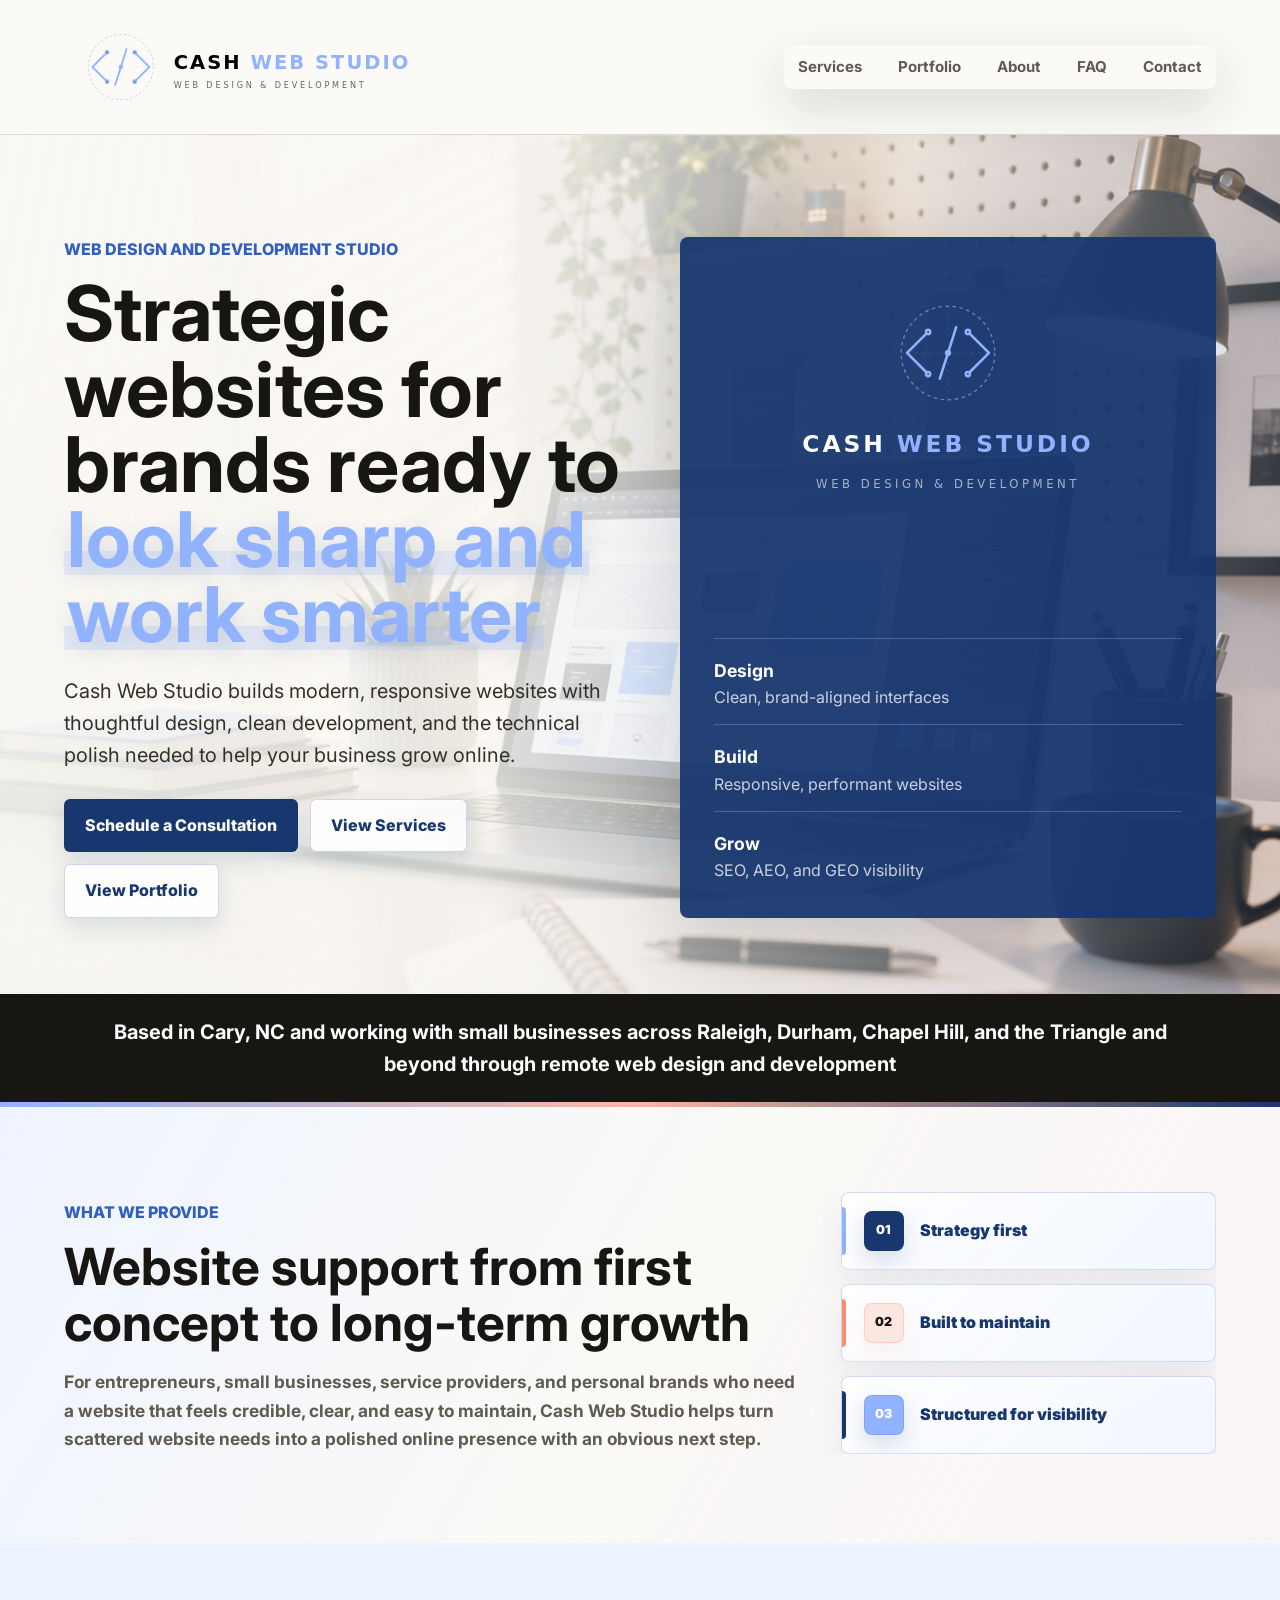
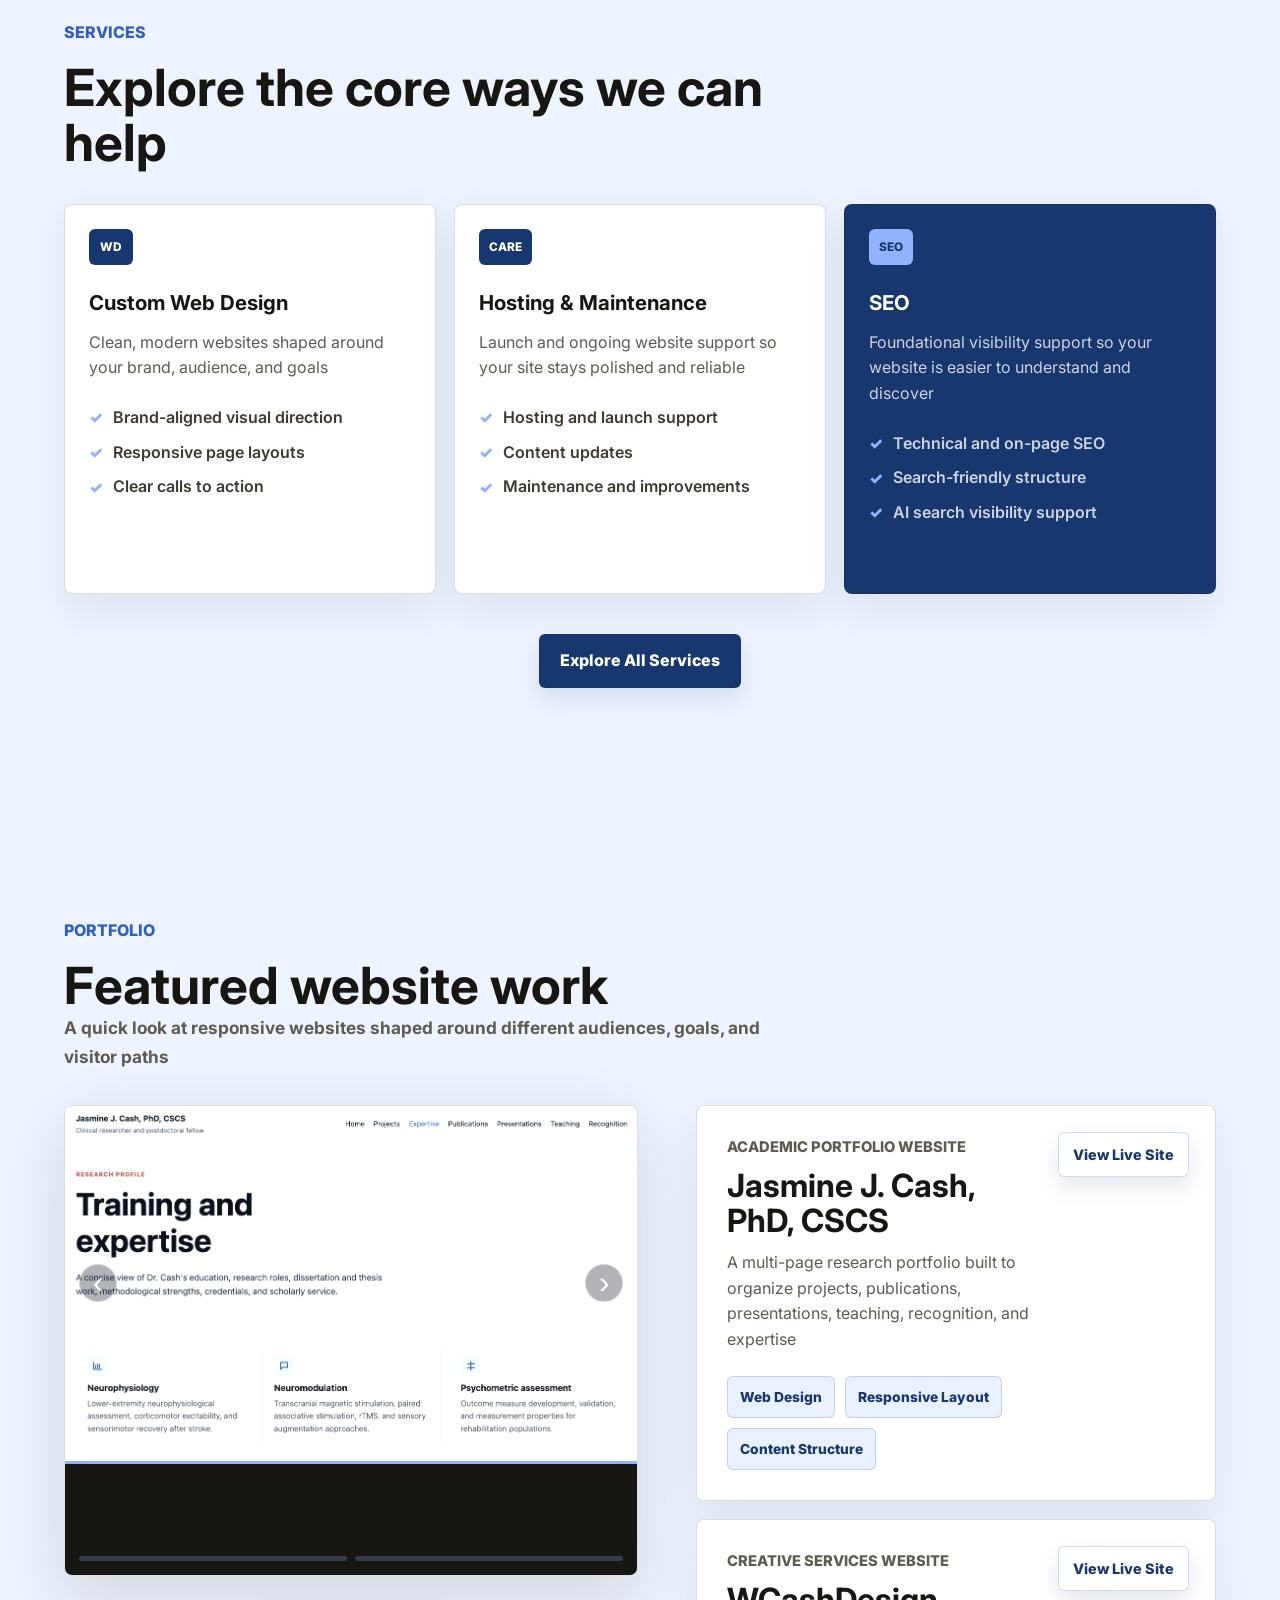
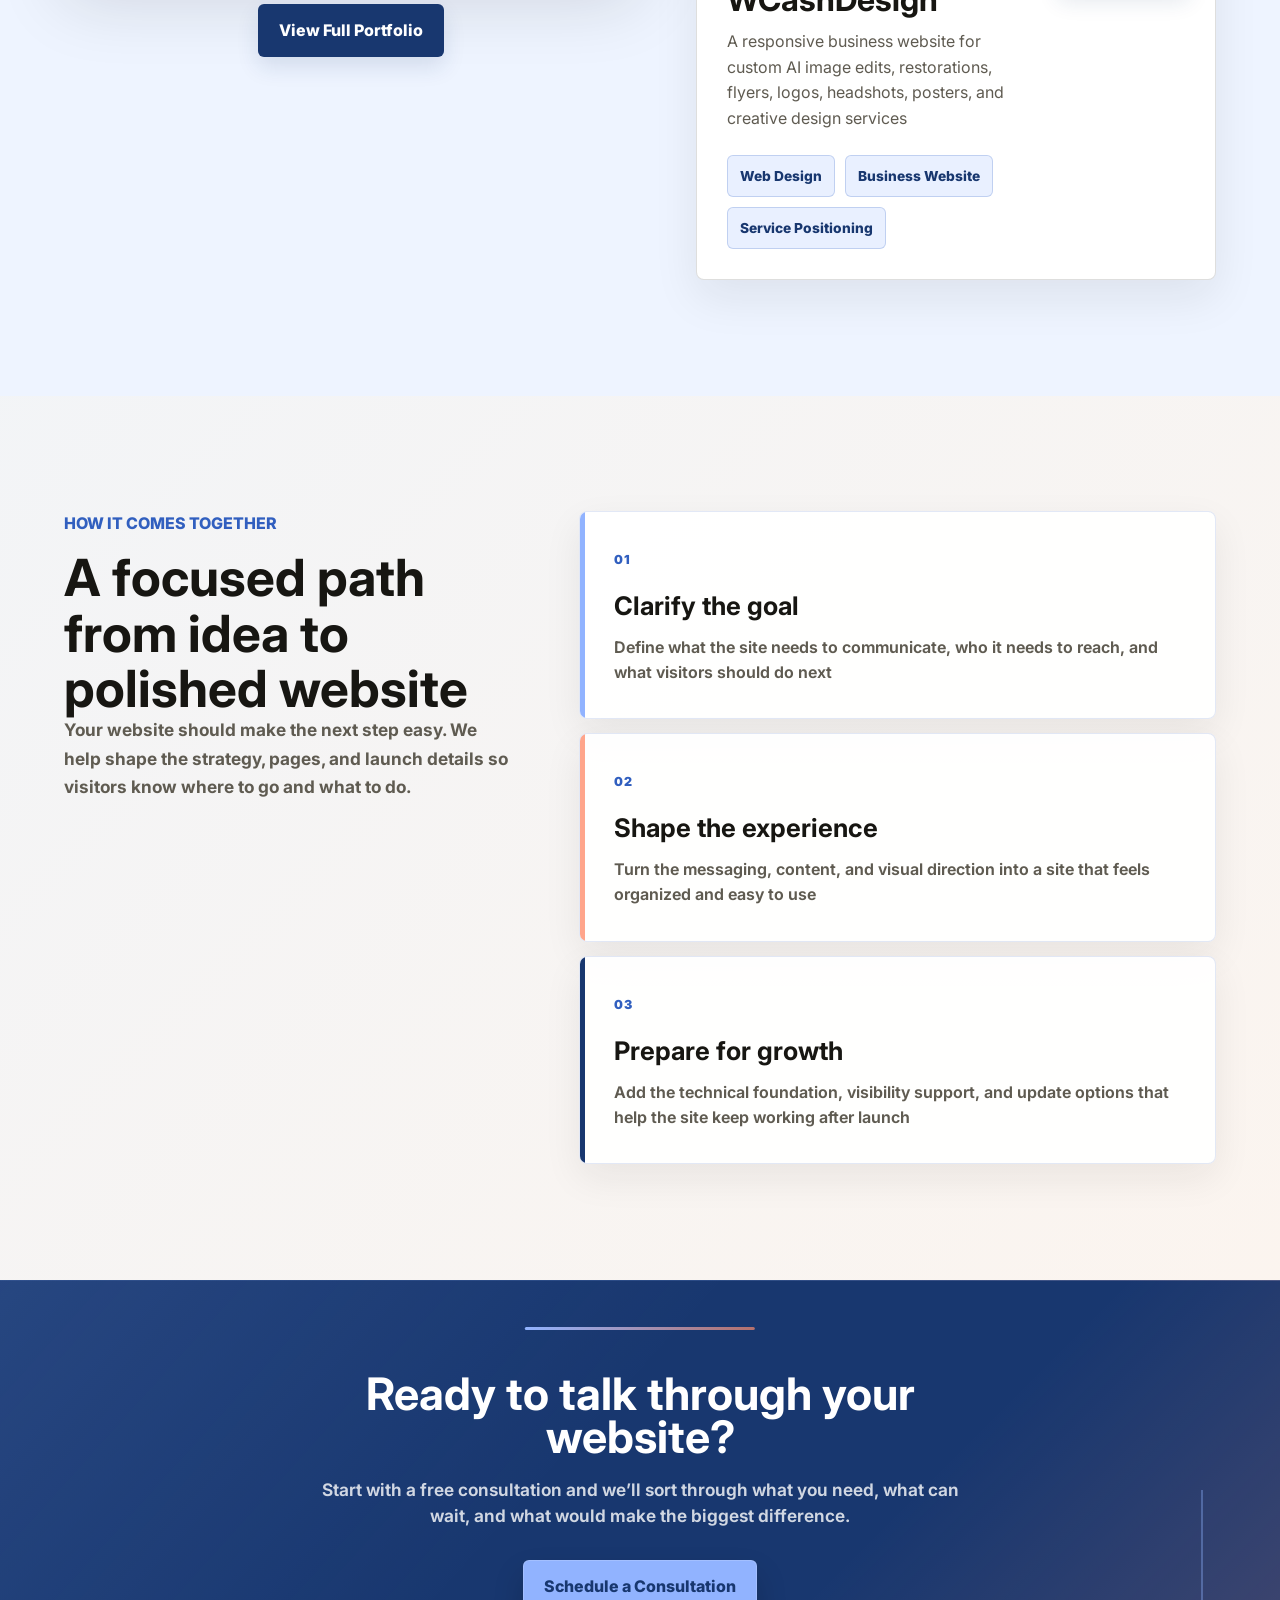
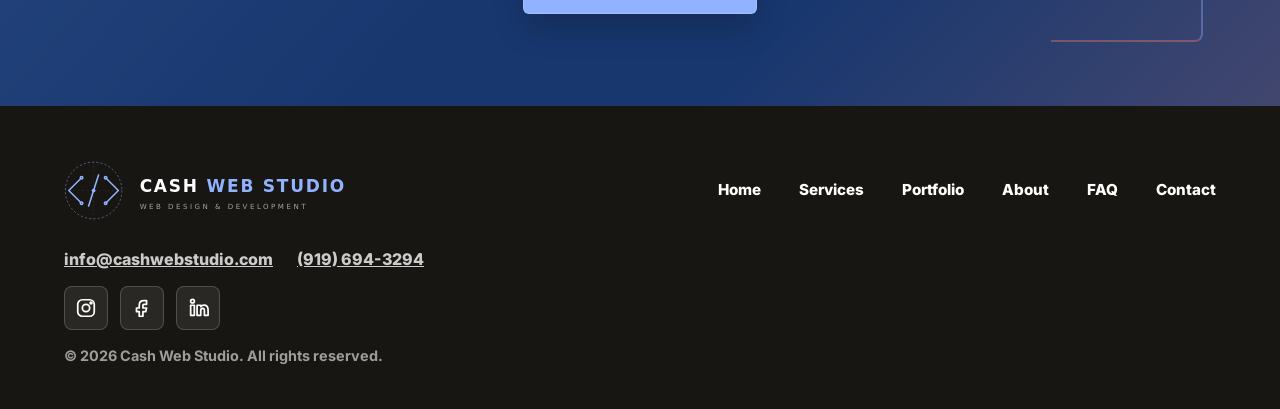
==== commit 9fd58430: "Website redesign and seo improvements" ====
--- a/index.html
+++ b/index.html
@@ -3,7 +3,7 @@
 <head>
   <meta charset="UTF-8">
   <meta name="viewport" content="width=device-width, initial-scale=1.0">
-  <meta name="description" content="Cash Web Studio designs and develops custom websites for small businesses, founders, and service-based brands ready to grow online.">
+  <meta name="description" content="Cash Web Studio is a Cary, NC web design and development studio building custom websites for small businesses, founders, and service-based brands.">
   <meta name="theme-color" content="#91b3ff">
   <title>Cash Web Studio | Web Design & Development for Small Businesses</title>
   <link rel="icon" href="/assets/favicon.svg" type="image/svg+xml">
@@ -14,14 +14,16 @@
   <link rel="canonical" href="https://cashwebstudio.com/">
 
   <meta property="og:title" content="Cash Web Studio | Web Design & Development">
-  <meta property="og:description" content="Strategic websites for brands ready to look sharp and work smarter.">
+  <meta property="og:description" content="Cary, NC web design and development studio building strategic websites for small businesses across the Triangle and beyond.">
   <meta property="og:image" content="https://cashwebstudio.com/assets/cash-web-studio-social-preview.png">
-  <meta property="og:url" content="https://cashwebstudio.com">
+  <meta property="og:url" content="https://cashwebstudio.com/">
   <meta property="og:type" content="website">
+  <meta property="og:site_name" content="Cash Web Studio">
+  <meta property="og:locale" content="en_US">
 
   <meta name="twitter:card" content="summary_large_image">
   <meta name="twitter:title" content="Cash Web Studio | Web Design & Development">
-  <meta name="twitter:description" content="Strategic websites for brands ready to look sharp and work smarter.">
+  <meta name="twitter:description" content="Cary, NC web design and development studio building strategic websites for small businesses across the Triangle and beyond.">
   <meta name="twitter:image" content="https://cashwebstudio.com/assets/cash-web-studio-social-preview.png">
   <script type="application/ld+json">
     {
@@ -34,9 +36,66 @@
           "url": "https://cashwebstudio.com/",
           "logo": "https://cashwebstudio.com/assets/logo-horizontal-black.svg",
           "image": "https://cashwebstudio.com/assets/cash-web-studio-social-preview.png",
+          "description": "Cash Web Studio is a Cary, NC web design and development studio creating custom websites, SEO-minded page structure, editable CMS setups, and ongoing website support for small businesses across the Triangle and beyond.",
           "email": "info@cashwebstudio.com",
           "telephone": "+1-919-694-3294",
-          "areaServed": "United States",
+          "priceRange": "$$",
+          "address": {
+            "@type": "PostalAddress",
+            "addressLocality": "Cary",
+            "addressRegion": "NC",
+            "addressCountry": "US"
+          },
+          "areaServed": [
+            {
+              "@type": "Place",
+              "name": "Cary, NC"
+            },
+            {
+              "@type": "Place",
+              "name": "Raleigh, NC"
+            },
+            {
+              "@type": "Place",
+              "name": "Durham, NC"
+            },
+            {
+              "@type": "Place",
+              "name": "Chapel Hill, NC"
+            },
+            {
+              "@type": "Place",
+              "name": "Apex, NC"
+            },
+            {
+              "@type": "Place",
+              "name": "Morrisville, NC"
+            },
+            {
+              "@type": "Place",
+              "name": "Holly Springs, NC"
+            },
+            {
+              "@type": "Place",
+              "name": "Wake Forest, NC"
+            },
+            {
+              "@type": "Place",
+              "name": "Garner, NC"
+            },
+            {
+              "@type": "Place",
+              "name": "Knightdale, NC"
+            },
+            {
+              "@type": "Place",
+              "name": "The Triangle, NC"
+            },
+            {
+              "@type": "Country",
+              "name": "United States"
+            }
+          ],
           "founder": {
             "@type": "Person",
             "name": "Camille Cash"
@@ -53,7 +112,46 @@
             "Search engine optimization",
             "Answer engine optimization",
             "Generative engine optimization"
-          ]
+          ],
+          "knowsAbout": [
+            "Custom web design",
+            "Responsive website development",
+            "Small business websites",
+            "Website maintenance",
+            "Content management systems",
+            "Search engine optimization",
+            "AI search visibility"
+          ],
+          "hasOfferCatalog": {
+            "@type": "OfferCatalog",
+            "name": "Cash Web Studio services",
+            "itemListElement": [
+              {
+                "@type": "Offer",
+                "itemOffered": {
+                  "@type": "Service",
+                  "name": "Custom Web Design",
+                  "description": "Brand-aligned custom website design for small businesses, founders, service providers, and personal brands."
+                }
+              },
+              {
+                "@type": "Offer",
+                "itemOffered": {
+                  "@type": "Service",
+                  "name": "Website Development",
+                  "description": "Responsive website development with clean structure, performance-minded implementation, and clear calls to action."
+                }
+              },
+              {
+                "@type": "Offer",
+                "itemOffered": {
+                  "@type": "Service",
+                  "name": "SEO and AI Search Visibility",
+                  "description": "Foundational SEO, search-friendly page structure, and support for visibility in AI search results."
+                }
+              }
+            ]
+          }
         },
         {
           "@type": "WebSite",
@@ -75,70 +173,6 @@
               "item": "https://cashwebstudio.com/"
             }
           ]
-        }
-      ]
-    }
-  </script>
-  <script type="application/ld+json">
-    {
-      "@context": "https://schema.org",
-      "@type": "FAQPage",
-      "mainEntity": [
-        {
-          "@type": "Question",
-          "name": "What does Cash Web Studio do?",
-          "acceptedAnswer": {
-            "@type": "Answer",
-            "text": "We design, develop, and maintain modern websites for small businesses, founders, service providers, and personal brands. Our services include custom web design, website development, website maintenance, SEO, AEO, and GEO strategy."
-          }
-        },
-        {
-          "@type": "Question",
-          "name": "Who is Cash Web Studio best for?",
-          "acceptedAnswer": {
-            "@type": "Answer",
-            "text": "We are a good fit for entrepreneurs, small businesses, consultants, creatives, and service-based brands that need a polished, responsive website built with clear strategy and practical long-term support."
-          }
-        },
-        {
-          "@type": "Question",
-          "name": "Can you redesign my existing website?",
-          "acceptedAnswer": {
-            "@type": "Answer",
-            "text": "Yes. We can redesign an existing website to improve visual design, mobile responsiveness, usability, messaging, performance, and search visibility."
-          }
-        },
-        {
-          "@type": "Question",
-          "name": "Do you offer website maintenance?",
-          "acceptedAnswer": {
-            "@type": "Answer",
-            "text": "Yes. Our website maintenance can include content updates, bug fixes, performance improvements, layout adjustments, technical support, and ongoing improvements after launch."
-          }
-        },
-        {
-          "@type": "Question",
-          "name": "What platform do you use to build websites?",
-          "acceptedAnswer": {
-            "@type": "Answer",
-            "text": "We build custom-coded websites using modern web technologies, which allows for more flexibility, performance, and design control than many drag-and-drop builders. When clients need to make frequent updates, we can also recommend or integrate a content management system."
-          }
-        },
-        {
-          "@type": "Question",
-          "name": "What are SEO, AEO, and GEO services?",
-          "acceptedAnswer": {
-            "@type": "Answer",
-            "text": "SEO helps your website show up in search engines. AEO, or answer engine optimization, helps your content answer direct questions clearly. GEO, or generative engine optimization, helps structure your content so AI-powered search and discovery tools can better understand your business."
-          }
-        },
-        {
-          "@type": "Question",
-          "name": "How do I start a project?",
-          "acceptedAnswer": {
-            "@type": "Answer",
-            "text": "You can start by scheduling a consultation or sending a message through the contact form. You can also email us at info@cashwebstudio.com or call (919) 694-3294."
-          }
         }
       ]
     }
@@ -159,7 +193,6 @@
       <a href="/portfolio/">Portfolio</a>
       <a href="/about/">About</a>
       <a href="/faq/">FAQ</a>
-      <a href="/consultation/">Consultation</a>
       <a href="/contact/">Contact</a>
     </nav>
   </header>
@@ -168,13 +201,13 @@
     <section class="hero">
       <div class="hero-copy">
         <p class="eyebrow">Web design and development studio</p>
-        <h1>Strategic websites for brands ready to look sharp and work smarter</h1>
+        <h1>Strategic websites for brands ready to <span>look sharp and work smarter</span></h1>
         <p class="hero-text">
           Cash Web Studio builds modern, responsive websites with thoughtful design,
           clean development, and the technical polish needed to help your business grow online.
         </p>
         <div class="hero-actions">
-          <a class="button button-dark" href="/consultation/">Schedule a Consultation</a>
+          <a class="button button-dark" href="/contact/#consultation">Schedule a Consultation</a>
           <a class="button button-light" href="/services/">View Services</a>
           <a class="button button-light" href="/portfolio/">View Portfolio</a>
         </div>
@@ -199,55 +232,65 @@
     </section>
 
     <section class="intro-band" aria-label="Studio promise">
-      <p>For entrepreneurs, small businesses, service providers, and personal brands who need a website that feels credible, clear, and easy to maintain</p>
-    </section>
-
-    <section class="section services-section" id="services">
-      <div class="section-heading">
+      <p>Based in Cary, NC and working with small businesses across Raleigh, Durham, Chapel Hill, and the Triangle and beyond through remote web design and development</p>
+    </section>
+
+    <section class="home-services-opener-section" id="services" aria-labelledby="home-services-heading">
+      <div class="home-services-opener">
+        <div class="section-heading">
+          <p class="eyebrow">What We Provide</p>
+          <h2 id="home-services-heading">Website support from first concept to long-term growth</h2>
+          <p>
+            For entrepreneurs, small businesses, service providers, and personal brands who need a website that feels credible, clear, and easy to maintain, Cash Web Studio helps turn scattered website needs into a polished online presence with an obvious next step.
+          </p>
+        </div>
+        <div class="home-services-opener-points" aria-label="Service priorities">
+          <span>Strategy first</span>
+          <span>Built to maintain</span>
+          <span>Structured for visibility</span>
+        </div>
+      </div>
+    </section>
+
+    <section class="section services-section" aria-label="Featured services">
+      <div class="section-heading home-services-heading">
         <p class="eyebrow">Services</p>
-        <h2>Website support from first concept to long-term growth</h2>
+        <h2>Explore the core ways we can help</h2>
       </div>
       <div class="services-grid">
         <article class="service-card">
           <div class="service-icon" aria-hidden="true">WD</div>
-          <h3>Web Design</h3>
-          <p>Clean, modern website designs tailored to your brand and goals</p>
+          <h3>Custom Web Design</h3>
+          <p>Clean, modern websites shaped around your brand, audience, and goals</p>
           <ul>
-            <li>Custom website design</li>
-            <li>Mobile-responsive layouts</li>
-            <li>Modern UI/UX</li>
-          </ul>
-        </article>
-        <article class="service-card">
-          <div class="service-icon" aria-hidden="true">DEV</div>
-          <h3>Website Development</h3>
-          <p>Custom websites built with modern technologies and optimized for performance</p>
-          <ul>
-            <li>Portfolio websites</li>
-            <li>Small business websites</li>
-            <li>Landing pages</li>
+            <li>Brand-aligned visual direction</li>
+            <li>Responsive page layouts</li>
+            <li>Clear calls to action</li>
           </ul>
         </article>
         <article class="service-card">
           <div class="service-icon" aria-hidden="true">CARE</div>
-          <h3>Website Maintenance</h3>
-          <p>Ongoing support to keep your website secure, up to date, and running smoothly</p>
+          <h3>Hosting & Maintenance</h3>
+          <p>Launch and ongoing website support so your site stays polished and reliable</p>
           <ul>
+            <li>Hosting and launch support</li>
             <li>Content updates</li>
-            <li>Performance improvements</li>
-            <li>Bug fixes and enhancements</li>
+            <li>Maintenance and improvements</li>
           </ul>
         </article>
         <article class="service-card featured-card">
-          <div class="service-icon" aria-hidden="true">AI</div>
-          <h3>SEO, AEO & GEO</h3>
-          <p>Visibility strategy for search engines, answer engines, and generative AI discovery</p>
+          <div class="service-icon" aria-hidden="true">SEO</div>
+          <h3>SEO</h3>
+          <p>Foundational visibility support so your website is easier to understand and discover</p>
           <ul>
             <li>Technical and on-page SEO</li>
-            <li>Answer engine optimization</li>
-            <li>Generative engine optimization</li>
+            <li>Search-friendly structure</li>
+            <li>AI search visibility support</li>
           </ul>
         </article>
+      </div>
+      <div class="home-section-actions">
+        <a class="button button-dark" href="/services/">Explore All Services</a>
       </div>
     </section>
 
@@ -337,195 +380,39 @@
       </div>
     </section>
 
-    <section class="section about-section" id="about">
-      <div class="section-heading">
-        <p class="eyebrow">About the founder</p>
-        <h2>Meet Camille Cash</h2>
-      </div>
-      <div class="about-layout">
-        <div class="portrait-wrap">
-          <img src="/assets/camille-cash.jpg" alt="Camille Cash, founder of Cash Web Studio">
-        </div>
-        <div class="about-copy">
-          <div class="about-copy-grid">
-            <div class="about-text-stack">
-              <p>
-                Camille Cash is a North Carolina-based web developer who brings together technical depth,
-                thoughtful design, and practical business sense. She has a software engineering background in 
-                the fields of healthcare, biotech, telecommunications, and enterprise software, giving her a 
-                systems-minded approach to every website she builds.
-              </p>
-              <p>
-                Through Cash Web Studio, Camille helps founders and small businesses turn ideas into polished online experiences:
-                websites that are easy to navigate, easy to update, and built to support real goals.
-              </p>
-
-              <div class="about-points" aria-label="Founder strengths">
-                <span>Modern Web Design</span>
-                <span>Thoughtful User Experience</span>
-                <span>Small Business Focus</span>
-                <span>Clear Client Communication</span>
-              </div>
-            </div>
-
-            <blockquote class="about-quote">
-              “I build websites that feel polished on the surface and practical underneath.”
-            </blockquote>
-          </div>
-        </div>
-      </div>
-    </section>
-
-    <section class="section faq-section" id="faq">
-      <div class="section-heading">
-        <p class="eyebrow">FAQ</p>
-        <h2>Questions about working with Cash Web Studio</h2>
-      </div>
-
-      <div class="faq-list">
-        <details class="faq-item">
-          <summary>What does Cash Web Studio do?</summary>
-          <p>We design, develop, and maintain modern websites for small businesses, founders, service providers, and personal brands. Our services include custom web design, website development, website maintenance, SEO, AEO, and GEO strategy.</p>
-        </details>
-
-        <details class="faq-item">
-          <summary>Who is Cash Web Studio best for?</summary>
-          <p>We are a good fit for entrepreneurs, small businesses, consultants, creatives, and service-based brands that need a polished, responsive website built with clear strategy and practical long-term support.</p>
-        </details>
-
-        <details class="faq-item">
-          <summary>Can you redesign my existing website?</summary>
-          <p>Yes. We can redesign an existing website to improve visual design, mobile responsiveness, usability, messaging, performance, and search visibility.</p>
-        </details>
-
-        <details class="faq-item">
-          <summary>Do you offer website maintenance?</summary>
-          <p>Yes. Our website maintenance can include content updates, bug fixes, performance improvements, layout adjustments, technical support, and ongoing improvements after launch.</p>
-        </details>
-
-        <details class="faq-item">
-          <summary>What platform do you use to build websites?</summary>
-          <p>We build custom-coded websites using modern web technologies, which allows for more flexibility, performance, and design control than many drag-and-drop builders. When clients need to make frequent updates, we can also recommend or integrate a content management system.</p>
-        </details>
-
-        <details class="faq-item">
-          <summary>What are SEO, AEO, and GEO services?</summary>
-          <p>SEO helps your website show up in search engines. AEO, or answer engine optimization, helps your content answer direct questions clearly. GEO, or generative engine optimization, helps structure your content so AI-powered search and discovery tools can better understand your business.</p>
-        </details>
-
-        <details class="faq-item">
-          <summary>How do I start a project?</summary>
-          <p>You can start by scheduling a consultation or sending a message through the contact form. You can also email us at info@cashwebstudio.com or call (919) 694-3294.</p>
-        </details>
-      </div>
-    </section>
-
-    <section class="section consultation-section" id="consultation">
-      <div class="consultation-layout">
-        <div class="consultation-copy">
-          <div class="section-heading">
-            <p class="eyebrow">Consultation</p>
-            <h2>Let’s talk through your website goals.</h2>
-          </div>
+    <section class="section home-approach-section">
+      <div class="home-approach-layout">
+        <div class="section-heading">
+          <p class="eyebrow">How It Comes Together</p>
+          <h2>A focused path from idea to polished website</h2>
           <p>
-            Book a free consultation to discuss your brand, your audience, your timeline, and the kind of site that will best support your next move.
+            Your website should make the next step easy. We help shape the strategy, pages, and launch details so visitors know where to go and what to do.
           </p>
-          <a class="button button-dark" href="mailto:info@cashwebstudio.com?subject=Cash%20Web%20Studio%20Consultation">Schedule by Email</a>
-        </div>
-        <div class="calendar-card">
-          <div class="cal-inline-widget" id="my-cal-inline-meet-with-camille"></div>
-          <script type="text/javascript">
-            (function (C, A, L) { let p = function (a, ar) { a.q.push(ar); }; let d = C.document; C.Cal = C.Cal || function () { let cal = C.Cal; let ar = arguments; if (!cal.loaded) { cal.ns = {}; cal.q = cal.q || []; d.head.appendChild(d.createElement("script")).src = A; cal.loaded = true; } if (ar[0] === L) { const api = function () { p(api, arguments); }; const namespace = ar[1]; api.q = api.q || []; if (typeof namespace === "string") { cal.ns[namespace] = cal.ns[namespace] || api; p(cal.ns[namespace], ar); p(cal, ["initNamespace", namespace]); } else p(cal, ar); return; } p(cal, ar); }; })(window, "https://app.cal.com/embed/embed.js", "init");
-            Cal("init", "meet-with-camille", { origin: "https://app.cal.com" });
-            Cal.config = Cal.config || {};
-            Cal.config.forwardQueryParams = true;
-
-            Cal.ns["meet-with-camille"]("inline", {
-              elementOrSelector: "#my-cal-inline-meet-with-camille",
-              config: { "layout": "month_view", "theme": "light", "useSlotsViewOnSmallScreen": "true" },
-              calLink: "camille-cash-dvcsgd/meet-with-camille",
-            });
-
-            Cal.ns["meet-with-camille"]("ui", { "theme": "light", "cssVarsPerTheme": { "light": { "cal-brand": "#91B3FF" }, "dark": { "cal-brand": "#91B3FF" } }, "hideEventTypeDetails": false, "layout": "month_view" });
-          </script>
-        </div>
-      </div>
-    </section>
-
-    <section class="section contact-section" id="contact">
-      <div class="contact-layout">
-        <div class="contact-details">
-          <div class="section-heading">
-            <p class="eyebrow">Contact</p>
-            <h2>Ready to build something polished?</h2>
-          </div>
-          <p>Send a note with a few details about your project, timeline, and goals.</p>
-          <div class="contact-methods" aria-label="Cash Web Studio contact information">
-            <a class="contact-method" href="mailto:info@cashwebstudio.com" aria-label="Email Cash Web Studio">
-              <svg class="contact-icon" aria-hidden="true" viewBox="0 0 24 24">
-                <path d="M4 6h16v12H4z"></path>
-                <path d="m4 7 8 6 8-6"></path>
-              </svg>
-              <span>info@cashwebstudio.com</span>
-            </a>
-
-            <a class="contact-method" href="tel:+19196943294" aria-label="Call Cash Web Studio">
-              <svg class="contact-icon" aria-hidden="true" viewBox="0 0 24 24">
-                <path d="M22 16.92v3a2 2 0 0 1-2.18 2 19.79 19.79 0 0 1-8.63-3.07 19.5 19.5 0 0 1-6-6A19.79 19.79 0 0 1 2.08 4.18 2 2 0 0 1 4.06 2h3a2 2 0 0 1 2 1.72c.12.89.33 1.76.62 2.6a2 2 0 0 1-.45 2.11L8 9.66a16 16 0 0 0 6.34 6.34l1.23-1.23a2 2 0 0 1 2.11-.45c.84.29 1.71.5 2.6.62A2 2 0 0 1 22 16.92z"></path>
-              </svg>
-              <span>(919) 694-3294</span>
-            </a>
-          </div>
-          <div class="social-links" aria-label="Cash Web Studio social links">
-            <span>Connect</span>
-            <a class="social-link" href="https://www.instagram.com/cashwebstudio/" target="_blank" rel="noopener" aria-label="Cash Web Studio on Instagram">
-              <svg class="social-icon" aria-hidden="true" viewBox="0 0 24 24">
-                <rect x="3" y="3" width="18" height="18" rx="5"></rect>
-                <circle cx="12" cy="12" r="4"></circle>
-                <circle cx="17.5" cy="6.5" r="1"></circle>
-              </svg>
-            </a>
-            <a class="social-link" href="https://www.facebook.com/cashwebstudio" target="_blank" rel="noopener" aria-label="Cash Web Studio on Facebook">
-              <svg class="social-icon" aria-hidden="true" viewBox="0 0 24 24">
-                <path d="M14 8h3V4h-3c-3 0-5 2-5 5v3H6v4h3v5h4v-5h3l1-4h-4V9c0-.6.4-1 1-1z"></path>
-              </svg>
-            </a>
-            <a class="social-link" href="https://www.linkedin.com/company/cash-web-studio" target="_blank" rel="noopener" aria-label="Cash Web Studio on LinkedIn">
-              <svg class="social-icon" aria-hidden="true" viewBox="0 0 24 24">
-                <path d="M4 9h4v11H4z"></path>
-                <path d="M4 4.5a2 2 0 1 0 4 0 2 2 0 0 0-4 0z"></path>
-                <path d="M11 9h4v1.6c.6-.9 1.6-1.8 3.4-1.8 2.8 0 4.6 1.8 4.6 5.4V20h-4v-5.1c0-1.5-.6-2.4-1.9-2.4-1.2 0-2.1.8-2.1 2.4V20h-4z"></path>
-              </svg>
-            </a>
-          </div>
-        </div>
-        <form class="contact-form" action="https://formspree.io/f/mdavaopy" method="POST">
-          <label>
-            Name
-            <input type="text" name="name" autocomplete="name" required>
-          </label>
-          <label>
-            Email
-            <input type="email" name="email" autocomplete="email" required>
-          </label>
-          <label>
-            Project Type
-            <select name="project_type" required>
-              <option value="">Select one</option>
-              <option>New website</option>
-              <option>Website redesign</option>
-              <option>Maintenance</option>
-              <option>SEO, AEO, or GEO</option>
-              <option>Other</option>
-            </select>
-          </label>
-          <label>
-            Message
-            <textarea name="message" rows="5" required></textarea>
-          </label>
-          <button class="button button-dark" type="submit">Send Inquiry</button>
-        </form>
-      </div>
+        </div>
+        <div class="home-approach-list">
+          <article>
+            <span>01</span>
+            <h3>Clarify the goal</h3>
+            <p>Define what the site needs to communicate, who it needs to reach, and what visitors should do next</p>
+          </article>
+          <article>
+            <span>02</span>
+            <h3>Shape the experience</h3>
+            <p>Turn the messaging, content, and visual direction into a site that feels organized and easy to use</p>
+          </article>
+          <article>
+            <span>03</span>
+            <h3>Prepare for growth</h3>
+            <p>Add the technical foundation, visibility support, and update options that help the site keep working after launch</p>
+          </article>
+        </div>
+      </div>
+    </section>
+
+    <section class="page-cta home-final-cta">
+      <h2>Ready to talk through your website?</h2>
+      <p>Start with a free consultation and we’ll sort through what you need, what can wait, and what would make the biggest difference.</p>
+      <a class="button button-light" href="/contact/">Schedule a Consultation</a>
     </section>
   </main>
 
@@ -538,7 +425,6 @@
         <a href="/portfolio/">Portfolio</a>
         <a href="/about/">About</a>
         <a href="/faq/">FAQ</a>
-        <a href="/consultation/">Consultation</a>
         <a href="/contact/">Contact</a>
       </nav>
     </div>
--- a/style.css
+++ b/style.css
@@ -7,6 +7,9 @@
   --primary-deep: #315fbf;
   --primary-dark: #18376f;
   --accent: #c9a45b;
+  --accent-warm: #ff8c6b;
+  --accent-fresh: #b8f26d;
+  --accent-lilac: #d9ccff;
   --line: rgba(23, 22, 18, 0.14);
   --white: #ffffff;
   --shadow: 0 24px 70px rgba(30, 28, 22, 0.14);
@@ -125,7 +128,8 @@
 }
 
 .section,
-.hero {
+.hero,
+.home-services-opener-section {
   scroll-margin-top: 96px;
 }
 
@@ -177,6 +181,31 @@
   font-size: clamp(2.55rem, 6vw, 5.65rem);
   line-height: 0.98;
   letter-spacing: 0;
+}
+
+.hero h1 span,
+.portfolio-hero h1 span,
+.subpage-hero h1 span,
+.policy-content h1 span {
+  color: var(--primary);
+  text-shadow: 0 10px 24px rgba(24, 55, 111, 0.16);
+}
+
+.hero:not(.services-hero) h1 span,
+.portfolio-hero h1 span,
+.subpage-hero:not(.services-hero) h1 span,
+.policy-content h1 span {
+  display: inline;
+  padding: 0 0.04em;
+  background: linear-gradient(
+    180deg,
+    transparent 62%,
+    rgba(145, 179, 255, 0.18) 62%,
+    rgba(145, 179, 255, 0.18) 88%,
+    transparent 88%
+  );
+  -webkit-box-decoration-break: clone;
+  box-decoration-break: clone;
 }
 
 .hero-text {
@@ -1161,6 +1190,49 @@
   justify-content: center;
 }
 
+.policy-page {
+  padding: clamp(88px, 10vw, 126px) clamp(22px, 5vw, 72px) clamp(52px, 7vw, 86px);
+  background: var(--paper);
+}
+
+.policy-content {
+  max-width: 760px;
+  margin: 0 auto;
+}
+
+.policy-body {
+  display: grid;
+  gap: 1rem;
+}
+
+.policy-content h1 {
+  max-width: 720px;
+  margin-bottom: clamp(24px, 4vw, 36px);
+  font-size: clamp(3rem, 7vw, 5.4rem);
+  line-height: 0.96;
+}
+
+.policy-content p:not(.eyebrow) {
+  max-width: 720px;
+  margin: 0;
+  color: var(--muted);
+  font-size: clamp(1.03rem, 1.45vw, 1.18rem);
+  font-weight: 750;
+  line-height: 1.7;
+}
+
+.policy-content > p:not(.eyebrow) + p:not(.eyebrow) {
+  margin-top: 1rem;
+}
+
+.policy-body p {
+  margin: 0;
+}
+
+.policy-body p + p {
+  margin-top: 0;
+}
+
 .about-layout,
 .consultation-layout,
 .contact-layout {
@@ -1171,7 +1243,7 @@
 }
 
 .about-layout {
-  grid-template-columns: minmax(160px, 300px) minmax(0, 1fr);
+  grid-template-columns: minmax(220px, 380px) minmax(0, 1fr);
 }
 
 .portrait-wrap {
@@ -1181,11 +1253,48 @@
 }
 
 .portrait-wrap img {
+  display: block;
   aspect-ratio: 4 / 5;
   width: 100%;
   object-fit: cover;
 }
 
+.founder-caption {
+  display: grid;
+  gap: 6px;
+  padding: 22px 20px 24px;
+  color: var(--primary-dark);
+  background:
+    linear-gradient(135deg, rgba(255, 255, 255, 0.98), rgba(238, 244, 255, 0.86)),
+    var(--white);
+  border-top: 1px solid rgba(49, 95, 191, 0.16);
+  text-align: center;
+}
+
+.founder-caption::before {
+  width: 54px;
+  height: 2px;
+  margin: 0 auto 4px;
+  background: linear-gradient(90deg, var(--primary), var(--accent-warm));
+  border-radius: 999px;
+  content: "";
+}
+
+.founder-caption strong {
+  font-family: "League Spartan", sans-serif;
+  font-size: clamp(1.65rem, 2.2vw, 2.15rem);
+  line-height: 1;
+}
+
+.founder-caption span {
+  color: rgba(95, 91, 81, 0.72);
+  font-family: "Manrope", sans-serif;
+  font-size: 0.76rem;
+  font-weight: 900;
+  letter-spacing: 0.16em;
+  text-transform: uppercase;
+}
+
 .about-copy {
   max-width: none;
 }
@@ -1193,45 +1302,126 @@
 .about-section.is-reveal-ready .portrait-wrap,
 .about-section.is-reveal-ready .about-copy {
   opacity: 0;
+  filter: blur(5px);
   transition:
-    opacity 760ms ease,
-    transform 760ms cubic-bezier(0.22, 1, 0.36, 1);
+    opacity 720ms ease,
+    filter 720ms ease,
+    transform 820ms cubic-bezier(0.16, 1, 0.3, 1);
 }
 
 .about-section.is-reveal-ready .portrait-wrap {
-  transform: translateX(-42px);
+  transform: translateX(-76px) scale(0.96);
 }
 
 .about-section.is-reveal-ready .about-copy {
-  transform: translateX(42px);
+  transform: translateX(76px) scale(0.98);
+  transition-delay: 120ms;
 }
 
 .about-section.is-visible .portrait-wrap,
 .about-section.is-visible .about-copy {
   opacity: 1;
-  transform: translateX(0);
+  filter: blur(0);
+  transform: translateX(0) scale(1);
+}
+
+.about-section.is-reveal-ready .founder-caption {
+  opacity: 0;
+  transform: translateY(24px) scale(0.96);
+  transition:
+    opacity 620ms ease 320ms,
+    transform 680ms cubic-bezier(0.16, 1, 0.3, 1) 320ms;
+}
+
+.about-section.is-visible .founder-caption {
+  opacity: 1;
+  transform: translateY(0) scale(1);
+}
+
+.about-section.is-reveal-ready .about-points span {
+  opacity: 0;
+  transform: translateY(18px) scale(0.94);
+  transition:
+    opacity 520ms ease,
+    transform 620ms cubic-bezier(0.16, 1, 0.3, 1);
+}
+
+.about-section.is-visible .about-points span {
+  opacity: 1;
+  transform: translateY(0) scale(1);
+}
+
+.about-section.is-visible .about-points span:nth-child(1) {
+  transition-delay: 220ms;
+}
+
+.about-section.is-visible .about-points span:nth-child(2) {
+  transition-delay: 280ms;
+}
+
+.about-section.is-visible .about-points span:nth-child(3) {
+  transition-delay: 340ms;
+}
+
+.about-section.is-visible .about-points span:nth-child(4) {
+  transition-delay: 400ms;
 }
 
 .about-copy-grid {
   display: grid;
-  grid-template-columns: minmax(0, 520px) minmax(220px, 1fr);
-  gap: 36px;
+  grid-template-columns: minmax(0, 1fr) minmax(220px, 0.52fr);
+  gap: clamp(26px, 4vw, 44px);
   align-items: center;
 }
 
 .about-text-stack {
   max-width: 820px;
-  padding: 20px;
-  border-right: 3px solid var(--primary);
+  display: grid;
+  gap: clamp(14px, 1.8vw, 20px);
+  padding: clamp(4px, 1vw, 10px) clamp(20px, 2.6vw, 34px) clamp(4px, 1vw, 10px) 0;
+  border-right: 4px solid var(--primary);
+}
+
+.about-text-stack p {
+  margin: 0;
+  color: var(--muted);
+  font-size: clamp(1rem, 1.18vw, 1.1rem);
+  font-weight: 650;
+  line-height: 1.72;
+}
+
+.about-text-stack p:first-child {
+  color: var(--primary-dark);
+  font-size: clamp(1.08rem, 1.4vw, 1.22rem);
+  font-weight: 800;
+  line-height: 1.58;
 }
 
 .about-quote {
+  position: relative;
   margin: 0;
-  padding-left: 20px;
+  padding: 0 0 0 clamp(22px, 2vw, 30px);
   color: var(--primary-dark);
-  font-size: clamp(2rem, 2vw, 2.9rem);
-  line-height: 1.25;
+  font-size: clamp(2rem, 2.5vw, 3.05rem);
+  line-height: 1.18;
   font-weight: 800;
+}
+
+.about-quote::before {
+  position: absolute;
+  top: 0.08em;
+  left: 0;
+  color: var(--primary);
+  font-size: 1.35em;
+  line-height: 1;
+  content: "“";
+}
+
+.about-quote::after {
+  color: rgba(145, 179, 255, 0.72);
+  font-size: 1em;
+  line-height: 1;
+  content: "”";
 }
 
 .about-points span {
@@ -1244,19 +1434,408 @@
   font-weight: 800;
 }
 
+.best-fit-section {
+  padding-top: clamp(34px, 5vw, 64px);
+  padding-bottom: clamp(46px, 6vw, 76px);
+  background:
+    linear-gradient(115deg, rgba(255, 140, 107, 0.09), transparent 42%),
+    var(--paper);
+}
+
+.best-fit-layout {
+  display: grid;
+  grid-template-columns: minmax(300px, 0.56fr) minmax(0, 1fr);
+  gap: clamp(34px, 6vw, 86px);
+  align-items: center;
+  width: 100%;
+  max-width: none;
+  margin: 0;
+  padding-top: clamp(26px, 4vw, 42px);
+  padding-bottom: clamp(26px, 4vw, 42px);
+}
+
+.best-fit-copy {
+  position: relative;
+  max-width: 560px;
+}
+
+.best-fit-copy h2 {
+  margin-bottom: 16px;
+  font-size: clamp(2rem, 3.2vw, 3.1rem);
+  line-height: 1.04;
+}
+
+.best-fit-copy p:not(.eyebrow) {
+  margin: 0;
+  color: var(--muted);
+  font-size: clamp(1rem, 1.35vw, 1.16rem);
+  font-weight: 700;
+  line-height: 1.68;
+}
+
+.best-fit-list {
+  display: grid;
+  gap: 0;
+  border-top: 1px solid rgba(23, 22, 18, 0.12);
+}
+
+.best-fit-list article {
+  display: grid;
+  grid-template-columns: 50px minmax(0, 1fr);
+  gap: 18px;
+  align-items: start;
+  padding: clamp(18px, 2.4vw, 26px) 0;
+  border-bottom: 1px solid rgba(23, 22, 18, 0.12);
+}
+
+.best-fit-list span {
+  position: relative;
+  display: inline-flex;
+  align-items: center;
+  justify-content: center;
+  width: 32px;
+  height: 32px;
+  margin-top: 0;
+  color: var(--primary-deep);
+  background:
+    radial-gradient(circle at 35% 30%, rgba(255, 255, 255, 0.9), transparent 36%),
+    rgba(145, 179, 255, 0.24);
+  border: 1px solid rgba(49, 95, 191, 0.18);
+  border-radius: 999px;
+  font-size: 1rem;
+  font-weight: 900;
+  line-height: 1;
+  box-shadow: 0 10px 22px rgba(49, 95, 191, 0.1);
+}
+
+.best-fit-list span::before {
+  display: block;
+  content: "✓";
+  line-height: 1;
+  transform: translate(0, 0) scale(1.08);
+  transform-origin: center;
+}
+
+.best-fit-list p {
+  margin: 0;
+  color: var(--ink);
+  font-size: clamp(1.15rem, 1.7vw, 1.45rem);
+  font-weight: 800;
+  line-height: 1.34;
+}
+
+.studio-principles-section {
+  padding-top: clamp(34px, 5vw, 66px);
+  background:
+    linear-gradient(180deg, var(--paper) 0%, var(--soft) 100%);
+}
+
+.studio-principles-layout {
+  display: grid;
+  grid-template-columns: minmax(260px, 0.48fr) minmax(0, 1fr);
+  gap: clamp(22px, 4vw, 54px);
+  align-items: stretch;
+  max-width: 1180px;
+  margin: 0 auto;
+}
+
+.studio-principles-intro {
+  position: relative;
+  display: grid;
+  align-content: end;
+  min-height: 360px;
+  padding: clamp(24px, 3vw, 38px);
+  overflow: hidden;
+  color: var(--white);
+  background:
+    linear-gradient(135deg, rgba(24, 55, 111, 0.98), rgba(49, 95, 191, 0.9)),
+    var(--primary-dark);
+  border-radius: 8px;
+  box-shadow: var(--shadow);
+}
+
+.studio-principles-intro::before {
+  position: absolute;
+  top: 24px;
+  right: 24px;
+  width: 92px;
+  height: 92px;
+  background:
+    linear-gradient(90deg, rgba(255, 255, 255, 0.38) 1px, transparent 1px),
+    linear-gradient(rgba(255, 255, 255, 0.38) 1px, transparent 1px);
+  background-size: 14px 14px;
+  opacity: 0.28;
+  content: "";
+}
+
+.studio-principles-intro::after {
+  position: absolute;
+  right: -36px;
+  bottom: -30px;
+  width: 164px;
+  height: 76px;
+  background: rgba(184, 242, 109, 0.78);
+  transform: rotate(-18deg);
+  content: "";
+}
+
+.studio-principles-intro > * {
+  position: relative;
+  z-index: 1;
+}
+
+.studio-principles-intro .eyebrow {
+  color: var(--accent-fresh);
+}
+
+.studio-principles-intro h2 {
+  max-width: 480px;
+  margin-bottom: 16px;
+  color: var(--white);
+  font-size: clamp(2.2rem, 4vw, 4rem);
+  line-height: 0.95;
+}
+
+.studio-principles-intro p:not(.eyebrow) {
+  max-width: 480px;
+  margin: 0;
+  color: rgba(255, 255, 255, 0.82);
+  font-weight: 700;
+  line-height: 1.55;
+}
+
+.studio-principles-list {
+  display: grid;
+  grid-template-columns: repeat(2, minmax(0, 1fr));
+  gap: 16px;
+}
+
+.studio-principles-list article {
+  position: relative;
+  min-height: 170px;
+  padding: 22px;
+  overflow: hidden;
+  background: rgba(255, 255, 255, 0.84);
+  border: 1px solid rgba(49, 95, 191, 0.12);
+  border-radius: 8px;
+  box-shadow: 0 12px 32px rgba(30, 28, 22, 0.065);
+}
+
+.studio-principles-list article::after {
+  position: absolute;
+  top: 18px;
+  right: -28px;
+  width: 118px;
+  height: 18px;
+  background: rgba(145, 179, 255, 0.24);
+  transform: rotate(35deg);
+  content: "";
+}
+
+.studio-principles-list article:nth-child(2)::after {
+  background: rgba(255, 140, 107, 0.2);
+}
+
+.studio-principles-list article:nth-child(3)::after {
+  background: rgba(184, 242, 109, 0.24);
+}
+
+.studio-principles-list article:nth-child(4)::after {
+  background: rgba(217, 204, 255, 0.32);
+}
+
+.studio-principles-list span {
+  display: inline-flex;
+  margin-bottom: 18px;
+  color: var(--primary-deep);
+  font-size: 0.76rem;
+  font-weight: 900;
+}
+
+.studio-principles-list h3 {
+  margin-bottom: 10px;
+  color: var(--ink);
+  font-size: clamp(1.35rem, 2vw, 1.85rem);
+}
+
+.studio-principles-list p {
+  margin: 0;
+  color: var(--muted);
+  font-weight: 650;
+  line-height: 1.5;
+}
+
 .services-section,
 .contact-section {
   background: var(--soft);
 }
 
+.contact-section {
+  padding-top: clamp(26px, 3vw, 38px);
+}
+
+.services-section {
+  padding-top: clamp(48px, 6vw, 78px);
+}
+
 .services-section .section-heading {
-  max-width: none;
+  max-width: 760px;
+}
+
+.home-services-opener-section {
+  position: relative;
+  overflow: hidden;
+  padding: clamp(56px, 7vw, 92px) clamp(20px, 5vw, 72px);
+  background:
+    linear-gradient(120deg, rgba(238, 244, 255, 0.94), rgba(251, 250, 246, 0.9) 48%, rgba(255, 246, 242, 0.72)),
+    var(--soft);
+}
+
+.home-services-opener-section::before {
+  position: absolute;
+  top: 0;
+  left: 0;
+  width: 100%;
+  height: 5px;
+  background: linear-gradient(90deg, var(--primary), rgba(255, 140, 107, 0.62), var(--primary-dark));
+  content: "";
+}
+
+.home-services-opener {
+  position: relative;
+  display: grid;
+  width: 100%;
+  grid-template-columns: minmax(0, 0.95fr) minmax(260px, 0.48fr);
+  gap: clamp(18px, 2.8vw, 34px);
+  align-items: end;
+  padding: 0;
+  overflow: hidden;
+}
+
+.home-services-opener .section-heading {
+  max-width: 760px;
+  margin-bottom: 0;
+}
+
+.home-services-opener::after {
+  position: absolute;
+  right: -34px;
+  bottom: 26px;
+  width: clamp(160px, 22vw, 280px);
+  height: 18px;
+  background: rgba(145, 179, 255, 0.26);
+  content: "";
+  transform: rotate(-12deg);
+}
+
+.home-services-opener > * {
+  position: relative;
+  z-index: 1;
+}
+
+.home-services-opener .eyebrow {
+  color: var(--primary-deep);
+}
+
+.home-services-opener p:not(.eyebrow) {
+  max-width: 760px;
+  margin: 18px 0 0;
+  color: var(--muted);
+  font-size: clamp(1rem, 1.35vw, 1.16rem);
+  font-weight: 700;
+  line-height: 1.65;
+}
+
+.home-services-opener-points {
+  display: grid;
+  gap: 14px;
+  counter-reset: service-point;
+}
+
+.home-services-opener-points span {
+  position: relative;
+  display: flex;
+  align-items: center;
+  gap: 16px;
+  min-height: 78px;
+  padding: 17px 20px 17px 22px;
+  overflow: hidden;
+  isolation: isolate;
+  color: var(--primary-dark);
+  background:
+    linear-gradient(135deg, rgba(255, 255, 255, 0.98), rgba(238, 244, 255, 0.78)),
+    linear-gradient(90deg, rgba(145, 179, 255, 0.2), transparent 44%),
+    rgba(255, 255, 255, 0.84);
+  border: 1px solid rgba(49, 95, 191, 0.2);
+  border-radius: 8px;
+  box-shadow: 0 16px 36px rgba(24, 55, 111, 0.08);
+  font-weight: 900;
+  counter-increment: service-point;
+}
+
+.home-services-opener-points span::after {
+  position: absolute;
+  top: 14px;
+  bottom: 14px;
+  left: 0;
+  width: 4px;
+  background: var(--primary);
+  border-radius: 0 999px 999px 0;
+  content: "";
+}
+
+.home-services-opener-points span:nth-child(2)::after {
+  background: #ff8c6b;
+}
+
+.home-services-opener-points span:nth-child(3)::after {
+  background: var(--primary-dark);
+}
+
+.home-services-opener-points span::before {
+  display: grid;
+  width: 38px;
+  height: 38px;
+  color: var(--white);
+  background: var(--primary-dark);
+  border: 1px solid rgba(24, 55, 111, 0.16);
+  border-radius: 8px;
+  box-shadow: 0 10px 24px rgba(24, 55, 111, 0.16);
+  content: "0" counter(service-point);
+  flex: 0 0 auto;
+  font-size: 0.78rem;
+  line-height: 1;
+  place-items: center;
+  position: relative;
+  z-index: 1;
+}
+
+.home-services-opener-points span:nth-child(2)::before {
+  color: var(--ink);
+  background: rgba(255, 140, 107, 0.2);
+  border-color: rgba(255, 140, 107, 0.28);
+  box-shadow: 0 10px 24px rgba(255, 140, 107, 0.12);
+}
+
+.home-services-opener-points span:nth-child(3)::before {
+  background: var(--primary);
+  border-color: rgba(49, 95, 191, 0.18);
+}
+
+.home-services-heading {
+  margin-right: 0;
+  margin-left: 0;
+  text-align: left;
 }
 
 .services-grid {
   display: grid;
   grid-template-columns: repeat(4, minmax(0, 1fr));
   gap: 18px;
+}
+
+#home .services-grid {
+  grid-template-columns: repeat(3, minmax(0, 1fr));
 }
 
 .service-card {
@@ -1422,9 +2001,24 @@
   }
 }
 
+.home-section-actions {
+  display: flex;
+  justify-content: center;
+  margin-top: clamp(24px, 4vw, 40px);
+}
+
 .portfolio-preview-section,
 .visual-gallery-section {
   background: var(--soft);
+}
+
+.portfolio-preview-section .section-heading p:not(.eyebrow) {
+  max-width: 720px;
+  margin: 0;
+  color: var(--muted);
+  font-size: clamp(1rem, 1.35vw, 1.16rem);
+  font-weight: 700;
+  line-height: 1.68;
 }
 
 .portfolio-feature {
@@ -1670,6 +2264,87 @@
   box-shadow: 0 18px 46px rgba(30, 28, 22, 0.08);
 }
 
+.home-approach-section {
+  background:
+    linear-gradient(135deg, rgba(145, 179, 255, 0.08), rgba(255, 140, 107, 0.05)),
+    var(--paper);
+}
+
+.home-approach-layout {
+  display: grid;
+  grid-template-columns: minmax(280px, 0.78fr) minmax(0, 1.1fr);
+  gap: clamp(28px, 5vw, 64px);
+  align-items: start;
+}
+
+.home-approach-section .section-heading {
+  max-width: 620px;
+  margin-bottom: 0;
+}
+
+.home-approach-section .section-heading p:not(.eyebrow) {
+  color: var(--muted);
+  font-size: clamp(1rem, 1.35vw, 1.18rem);
+  font-weight: 700;
+  line-height: 1.65;
+}
+
+.home-approach-list {
+  display: grid;
+  gap: 14px;
+}
+
+.home-approach-list article {
+  position: relative;
+  overflow: hidden;
+  padding: clamp(24px, 3vw, 34px);
+  background: rgba(255, 255, 255, 0.92);
+  border: 1px solid rgba(49, 95, 191, 0.14);
+  border-radius: 8px;
+  box-shadow: 0 14px 38px rgba(30, 28, 22, 0.07);
+}
+
+.home-approach-list article::before {
+  position: absolute;
+  top: 0;
+  left: 0;
+  width: 5px;
+  height: 100%;
+  background: var(--primary);
+  content: "";
+}
+
+.home-approach-list article:nth-child(2)::before {
+  background: rgba(255, 140, 107, 0.78);
+}
+
+.home-approach-list article:nth-child(3)::before {
+  background: var(--primary-dark);
+}
+
+.home-approach-list span {
+  display: inline-flex;
+  margin-bottom: 16px;
+  color: var(--primary-deep);
+  font-size: 0.78rem;
+  font-weight: 900;
+  letter-spacing: 0.08em;
+  text-transform: uppercase;
+}
+
+.home-approach-list h3 {
+  margin-bottom: 8px;
+  color: var(--ink);
+  font-size: clamp(1.35rem, 2vw, 1.85rem);
+}
+
+.home-approach-list p {
+  margin: 0;
+  color: var(--muted);
+  font-weight: 650;
+  line-height: 1.55;
+}
+
 .featured-project-card {
   position: relative;
   padding: clamp(22px, 3vw, 30px);
@@ -1833,6 +2508,24 @@
   font-weight: 800;
 }
 
+.website-project-copy .project-label {
+  color: var(--primary-deep);
+}
+
+.website-project-copy h3 {
+  color: var(--ink);
+}
+
+.website-project-copy > p:not(.project-label) {
+  color: var(--muted);
+}
+
+.website-project-copy .project-tags span {
+  color: var(--primary-dark);
+  background: rgba(255, 255, 255, 0.68);
+  border-color: rgba(49, 95, 191, 0.16);
+}
+
 .project-actions,
 .next-project-actions {
   display: flex;
@@ -1873,14 +2566,19 @@
   grid-template-columns: minmax(280px, 0.65fr) minmax(0, 1fr);
   gap: clamp(28px, 5vw, 64px);
   align-items: center;
-  padding: clamp(58px, 8vw, 108px) clamp(20px, 5vw, 72px);
+  min-height: clamp(560px, 76vh, 780px);
+  padding: clamp(118px, 12vw, 156px) clamp(20px, 5vw, 72px) clamp(58px, 8vw, 108px);
   background:
-    linear-gradient(105deg, rgba(251, 250, 246, 0.97) 0%, rgba(251, 250, 246, 0.88) 48%, rgba(145, 179, 255, 0.22) 100%),
-    var(--soft);
+    linear-gradient(105deg, rgba(251, 250, 246, 0.98) 0%, rgba(251, 250, 246, 0.9) 43%, rgba(145, 179, 255, 0.2) 100%),
+    url("/assets/hero-studio-blue.png") center / cover;
 }
 
 .portfolio-hero.is-reveal-ready .portfolio-hero-copy,
-.portfolio-hero.is-reveal-ready .website-reel-card {
+.portfolio-hero.is-reveal-ready .website-reel-card,
+.subpage-hero.is-reveal-ready .subpage-hero-copy,
+.subpage-hero.is-reveal-ready .subpage-hero-subcopy,
+.subpage-hero.is-reveal-ready .hero-stat-panel,
+.subpage-hero.is-reveal-ready .hero-graphic-panel {
   opacity: 0;
   transition:
     opacity 820ms ease,
@@ -1895,22 +2593,212 @@
   transform: translateX(44px);
 }
 
+.subpage-hero.is-reveal-ready .subpage-hero-copy {
+  transform: translateX(-44px);
+}
+
+.subpage-hero.is-reveal-ready .hero-stat-panel,
+.subpage-hero.is-reveal-ready .subpage-hero-subcopy,
+.subpage-hero.is-reveal-ready .hero-graphic-panel {
+  transform: translateX(44px);
+}
+
 .portfolio-hero.is-visible .portfolio-hero-copy,
-.portfolio-hero.is-visible .website-reel-card {
+.portfolio-hero.is-visible .website-reel-card,
+.subpage-hero.is-visible .subpage-hero-copy,
+.subpage-hero.is-visible .subpage-hero-subcopy,
+.subpage-hero.is-visible .hero-stat-panel,
+.subpage-hero.is-visible .hero-graphic-panel {
   opacity: 1;
   transform: translateX(0);
 }
 
+.subpage-hero.is-reveal-ready .question-bubble,
+.subpage-hero.is-reveal-ready .answer-bubble,
+.subpage-hero.is-reveal-ready .contact-route-card {
+  opacity: 0;
+  filter: blur(2px);
+  transform: translateY(16px) scale(0.96);
+  transition:
+    opacity 620ms ease,
+    filter 620ms ease,
+    transform 620ms cubic-bezier(0.22, 1, 0.36, 1);
+}
+
+.subpage-hero.is-visible .question-bubble,
+.subpage-hero.is-visible .answer-bubble,
+.subpage-hero.is-visible .contact-route-card {
+  opacity: 1;
+  filter: blur(0);
+  transform: translateY(0) scale(1);
+}
+
+.subpage-hero.is-visible .question-bubble,
+.subpage-hero.is-visible .answer-bubble {
+  animation: messageBubblePop 680ms cubic-bezier(0.16, 1, 0.3, 1) both;
+}
+
+.subpage-hero.is-visible .faq-hero-panel > :nth-child(1),
+.subpage-hero.is-visible .contact-route-card:nth-of-type(1) {
+  transition-delay: 160ms;
+  animation-delay: 160ms;
+}
+
+.subpage-hero.is-visible .faq-hero-panel > :nth-child(2),
+.subpage-hero.is-visible .contact-route-card:nth-of-type(2) {
+  transition-delay: 260ms;
+  animation-delay: 260ms;
+}
+
+.subpage-hero.is-visible .faq-hero-panel > :nth-child(3),
+.subpage-hero.is-visible .contact-route-card:nth-of-type(3) {
+  transition-delay: 360ms;
+  animation-delay: 360ms;
+}
+
+.subpage-hero.is-visible .faq-hero-panel > :nth-child(4) {
+  transition-delay: 460ms;
+  animation-delay: 460ms;
+}
+
+.reveal-on-scroll {
+  opacity: 0;
+  transform: translateY(16px);
+  transition:
+    opacity 420ms ease var(--reveal-delay, 0ms),
+    transform 420ms cubic-bezier(0.22, 1, 0.36, 1) var(--reveal-delay, 0ms);
+}
+
+.reveal-on-scroll.is-visible {
+  opacity: 1;
+  transform: translateY(0);
+}
+
+.home-services-opener-points span.reveal-on-scroll {
+  filter: blur(4px);
+  transform: translateX(54px) translateY(8px) scale(0.985);
+  transition:
+    opacity 560ms ease var(--reveal-delay, 0ms),
+    filter 620ms ease var(--reveal-delay, 0ms),
+    transform 760ms cubic-bezier(0.16, 1, 0.3, 1) var(--reveal-delay, 0ms);
+}
+
+.home-services-opener-points span.reveal-on-scroll:nth-child(2) {
+  transform: translateX(72px) translateY(8px) scale(0.985);
+}
+
+.home-services-opener-points span.reveal-on-scroll:nth-child(3) {
+  transform: translateX(90px) translateY(8px) scale(0.985);
+}
+
+.home-services-opener-points span.reveal-on-scroll.is-visible {
+  filter: blur(0);
+  transform: translateX(0) translateY(0) scale(1);
+}
+
+.best-fit-copy.reveal-on-scroll,
+.about-work-layout .section-heading.reveal-on-scroll,
+.featured-websites-section .section-heading.reveal-on-scroll,
+.concept-work-heading.reveal-on-scroll {
+  filter: blur(4px);
+  transform: translateX(-46px);
+  transition:
+    opacity 620ms ease var(--reveal-delay, 0ms),
+    filter 620ms ease var(--reveal-delay, 0ms),
+    transform 760ms cubic-bezier(0.16, 1, 0.3, 1) var(--reveal-delay, 0ms);
+}
+
+.best-fit-list article.reveal-on-scroll,
+.work-step.reveal-on-scroll,
+.website-project-card.reveal-on-scroll,
+.concept-card.reveal-on-scroll {
+  filter: blur(4px);
+  transform: translateX(52px) translateY(10px) scale(0.98);
+  transition:
+    opacity 620ms ease var(--reveal-delay, 0ms),
+    filter 620ms ease var(--reveal-delay, 0ms),
+    transform 780ms cubic-bezier(0.16, 1, 0.3, 1) var(--reveal-delay, 0ms);
+}
+
+.consultation-copy.reveal-on-scroll,
+.contact-details.reveal-on-scroll {
+  filter: blur(4px);
+  transform: translateX(-42px) translateY(8px);
+  transition:
+    opacity 620ms ease var(--reveal-delay, 0ms),
+    filter 620ms ease var(--reveal-delay, 0ms),
+    transform 760ms cubic-bezier(0.16, 1, 0.3, 1) var(--reveal-delay, 0ms);
+}
+
+.calendar-card.reveal-on-scroll,
+.contact-info-card.reveal-on-scroll,
+.contact-section .contact-form.reveal-on-scroll {
+  filter: blur(4px);
+  transform: translateX(46px) translateY(10px) scale(0.985);
+  transition:
+    opacity 620ms ease var(--reveal-delay, 0ms),
+    filter 620ms ease var(--reveal-delay, 0ms),
+    transform 800ms cubic-bezier(0.16, 1, 0.3, 1) var(--reveal-delay, 0ms);
+}
+
+.contact-info-card .contact-method.reveal-on-scroll,
+.contact-form label.reveal-on-scroll,
+.contact-form button.reveal-on-scroll {
+  filter: blur(3px);
+  transform: translateY(14px);
+  transition:
+    opacity 520ms ease var(--reveal-delay, 0ms),
+    filter 520ms ease var(--reveal-delay, 0ms),
+    transform 620ms cubic-bezier(0.16, 1, 0.3, 1) var(--reveal-delay, 0ms);
+}
+
+.best-fit-copy.reveal-on-scroll.is-visible,
+.about-work-layout .section-heading.reveal-on-scroll.is-visible,
+.featured-websites-section .section-heading.reveal-on-scroll.is-visible,
+.concept-work-heading.reveal-on-scroll.is-visible,
+.best-fit-list article.reveal-on-scroll.is-visible,
+.work-step.reveal-on-scroll.is-visible,
+.website-project-card.reveal-on-scroll.is-visible,
+.concept-card.reveal-on-scroll.is-visible,
+.consultation-copy.reveal-on-scroll.is-visible,
+.contact-details.reveal-on-scroll.is-visible,
+.calendar-card.reveal-on-scroll.is-visible,
+.contact-info-card.reveal-on-scroll.is-visible,
+.contact-section .contact-form.reveal-on-scroll.is-visible,
+.contact-info-card .contact-method.reveal-on-scroll.is-visible,
+.contact-form label.reveal-on-scroll.is-visible,
+.contact-form button.reveal-on-scroll.is-visible {
+  filter: blur(0);
+  transform: translateX(0) translateY(0) scale(1);
+}
+
 .portfolio-hero-copy {
   max-width: 720px;
 }
 
+.portfolio-hero h1 {
+  max-width: 820px;
+  font-size: clamp(2.75rem, 5.8vw, 5.15rem);
+  line-height: 0.97;
+}
+
 .portfolio-hero-media {
   aspect-ratio: 16 / 10;
 }
 
 .portfolio-index-hero {
   grid-template-columns: minmax(280px, 0.58fr) minmax(0, 1fr);
+}
+
+.portfolio-showcase-hero {
+  background:
+    linear-gradient(100deg, rgba(251, 250, 246, 0.98) 0%, rgba(251, 250, 246, 0.9) 40%, rgba(251, 250, 246, 0.22) 100%),
+    url("/assets/hero-portfolio-showcase.png") center / cover;
+}
+
+.portfolio-showcase-hero .website-reel-card {
+  border: 1px solid rgba(24, 55, 111, 0.16);
+  box-shadow: 0 28px 80px rgba(30, 28, 22, 0.16);
 }
 
 .portfolio-reel-card {
@@ -1987,7 +2875,7 @@
 .case-study-points h3 {
   margin-bottom: 8px;
   color: var(--primary-dark);
-  font-size: 1.05rem;
+  font-size: 1.22rem;
 }
 
 .case-study-points p {
@@ -2031,6 +2919,29 @@
 
 .featured-websites-section {
   background: var(--paper);
+}
+
+.featured-websites-section .section-heading,
+.concept-work-heading {
+  max-width: 760px;
+  margin-bottom: 34px;
+}
+
+.featured-websites-section .section-heading h2,
+.concept-work-heading h2 {
+  margin-bottom: 16px;
+  font-size: clamp(2rem, 3.2vw, 3.1rem);
+  line-height: 1.04;
+}
+
+.featured-websites-section .section-heading p:not(.eyebrow),
+.concept-work-heading > p:last-child {
+  max-width: 720px;
+  margin: 0;
+  color: var(--muted);
+  font-size: clamp(1rem, 1.35vw, 1.16rem);
+  font-weight: 700;
+  line-height: 1.68;
 }
 
 .website-project-grid {
@@ -2073,20 +2984,15 @@
   flex: 1;
   flex-direction: column;
   padding: clamp(22px, 3vw, 30px);
+  color: var(--muted);
+  background:
+    linear-gradient(135deg, rgba(145, 179, 255, 0.12), rgba(255, 140, 107, 0.06)),
+    #f1f1ee;
 }
 
 .website-project-copy .project-actions {
   margin-top: auto;
   padding-top: 28px;
-}
-
-.concept-work-heading {
-  max-width: 820px;
-}
-
-.concept-work-heading > p:last-child {
-  max-width: 720px;
-  color: var(--muted);
 }
 
 .concept-work-grid {
@@ -2139,6 +3045,10 @@
   align-items: flex-start;
   flex-direction: column;
   padding: 24px;
+  color: var(--muted);
+  background:
+    linear-gradient(135deg, rgba(145, 179, 255, 0.12), rgba(255, 140, 107, 0.06)),
+    #f1f1ee;
 }
 
 .concept-label {
@@ -2151,6 +3061,7 @@
 
 .concept-card h3 {
   margin: 0 0 10px;
+  color: var(--ink);
   font-size: 1.35rem;
 }
 
@@ -2169,8 +3080,8 @@
 .concept-tags span {
   padding: 7px 9px;
   color: var(--primary-dark);
-  background: rgba(145, 179, 255, 0.18);
-  border: 1px solid rgba(49, 95, 191, 0.2);
+  background: rgba(255, 255, 255, 0.68);
+  border: 1px solid rgba(49, 95, 191, 0.16);
   border-radius: 6px;
   font-size: 0.78rem;
   font-weight: 800;
@@ -2183,6 +3094,17 @@
 
 .concept-card-copy .button {
   width: 100%;
+}
+
+.concept-card-copy .button-light {
+  color: var(--white);
+  background: var(--primary-dark);
+  border-color: transparent;
+}
+
+.concept-card-copy .button-light:hover,
+.concept-card-copy .button-light:focus-visible {
+  background: #102650;
 }
 
 .concept-placeholder {
@@ -2304,12 +3226,35 @@
 
 .consultation-section {
   background: var(--paper);
-  min-height: calc(100vh - 86px);
+  min-height: 0;
+  padding-bottom: 0;
 }
 
 .consultation-copy {
   color: var(--muted);
-  font-size: 1.1rem;
+}
+
+.consultation-copy .section-heading,
+.contact-details .section-heading {
+  max-width: 560px;
+  margin-bottom: 16px;
+}
+
+.consultation-copy .section-heading h2,
+.contact-details .section-heading h2 {
+  margin-bottom: 16px;
+  font-size: clamp(2rem, 3.2vw, 3.1rem);
+  line-height: 1.04;
+}
+
+.consultation-copy > p,
+.contact-details > p {
+  max-width: 560px;
+  margin: 0;
+  color: var(--muted);
+  font-size: clamp(1rem, 1.35vw, 1.16rem);
+  font-weight: 700;
+  line-height: 1.68;
 }
 
 .calendar-card {
@@ -2321,6 +3266,14 @@
   border: 0;
   border-radius: 8px;
   box-shadow: 0 10px 24px rgba(27, 27, 27, 0.08);
+  transition:
+    box-shadow 220ms ease,
+    transform 220ms ease;
+}
+
+.calendar-card:hover {
+  box-shadow: 0 18px 42px rgba(24, 55, 111, 0.12);
+  transform: translateY(-2px);
 }
 
 .cal-inline-widget {
@@ -2373,7 +3326,6 @@
 
 .contact-details {
   color: var(--muted);
-  font-size: 1.1rem;
 }
 
 .email-link {
@@ -2469,8 +3421,10 @@
 
 .contact-form {
   display: grid;
-  gap: 16px;
-  padding: clamp(22px, 4vw, 34px);
+  justify-self: end;
+  width: min(100%, 760px);
+  gap: 13px;
+  padding: clamp(18px, 3vw, 28px);
   background: var(--white);
   border: 1px solid var(--line);
   border-radius: 8px;
@@ -2489,7 +3443,7 @@
 .contact-form select,
 .contact-form textarea {
   width: 100%;
-  padding: 13px 14px;
+  padding: 11px 13px;
   color: var(--ink);
   font: inherit;
   background: #fffdfa;
@@ -2498,6 +3452,7 @@
 }
 
 .contact-form textarea {
+  min-height: 128px;
   resize: vertical;
 }
 
@@ -2591,6 +3546,1676 @@
   color: rgba(255, 255, 255, 0.58);
   font-size: 0.9rem;
   font-weight: 700;
+}
+
+.subpage-hero {
+  position: relative;
+  overflow: hidden;
+  display: grid;
+  min-height: clamp(520px, 72vh, 760px);
+  padding: clamp(120px, 14vw, 170px) clamp(20px, 5vw, 72px) clamp(54px, 8vw, 86px);
+  background:
+    linear-gradient(90deg, rgba(251, 250, 246, 0.98) 0%, rgba(251, 250, 246, 0.9) 46%, rgba(251, 250, 246, 0.12) 100%),
+    var(--hero-image, url("/assets/hero-studio-blue.png")) center / cover;
+  align-items: end;
+}
+
+.subpage-hero::before,
+.subpage-hero::after {
+  position: absolute;
+  content: "";
+  pointer-events: none;
+}
+
+.subpage-hero::before {
+  top: clamp(90px, 12vw, 150px);
+  right: clamp(18px, 6vw, 100px);
+  width: clamp(180px, 28vw, 420px);
+  height: clamp(70px, 10vw, 135px);
+  background: rgba(255, 255, 255, 0.52);
+  border: 1px solid rgba(255, 255, 255, 0.62);
+  transform: rotate(-8deg);
+}
+
+.subpage-hero::after {
+  right: 0;
+  bottom: clamp(34px, 7vw, 90px);
+  width: clamp(220px, 34vw, 520px);
+  height: 1px;
+  background: linear-gradient(90deg, transparent, rgba(24, 55, 111, 0.36), transparent);
+}
+
+.services-hero {
+  min-height: clamp(500px, 68vh, 720px);
+  background:
+    linear-gradient(rgba(8, 10, 14, 0.88), rgba(8, 10, 14, 0.9)),
+    url("/assets/hero-studio-blue.png") center / cover;
+  align-items: center;
+}
+
+.services-hero .subpage-hero-grid {
+  grid-template-columns: minmax(0, 1fr);
+  justify-items: center;
+  text-align: center;
+}
+
+.services-hero .subpage-hero-copy {
+  max-width: 880px;
+}
+
+.services-hero h1 {
+  color: var(--white);
+}
+
+.services-hero .eyebrow,
+.services-hero h1 span {
+  color: var(--primary);
+}
+
+.services-hero h1 span {
+  position: relative;
+  display: inline-block;
+}
+
+.services-hero h1 span::after {
+  position: absolute;
+  left: 0;
+  bottom: -0.08em;
+  width: 100%;
+  height: 0.08em;
+  background: linear-gradient(90deg, transparent, var(--primary), transparent);
+  border-radius: 999px;
+  content: "";
+  opacity: 0;
+  transform: scaleX(0.24);
+  transform-origin: center;
+}
+
+.services-hero.is-visible h1 span::after {
+  animation: servicesHeroUnderline 1.2s 520ms cubic-bezier(0.16, 1, 0.3, 1) forwards;
+}
+
+.services-hero p:not(.eyebrow) {
+  max-width: 720px;
+  margin-right: auto;
+  margin-left: auto;
+  color: rgba(255, 255, 255, 0.94);
+  text-shadow: 0 2px 18px rgba(0, 0, 0, 0.38);
+}
+
+.services-hero .hero-actions {
+  justify-content: center;
+}
+
+.services-hero .button-light {
+  color: var(--white);
+  background: rgba(255, 255, 255, 0.12);
+  border-color: rgba(255, 255, 255, 0.38);
+}
+
+.services-hero .button-light:hover {
+  color: var(--primary-dark);
+  background: var(--white);
+  border-color: var(--white);
+}
+
+.about-hero {
+  background:
+    linear-gradient(100deg, rgba(251, 250, 246, 0.98) 0%, rgba(251, 250, 246, 0.9) 40%, rgba(251, 250, 246, 0.18) 100%),
+    url("/assets/hero-about-web-board.png") center / cover;
+}
+
+.about-hero .subpage-hero-grid {
+  grid-template-columns: minmax(0, 0.48fr) minmax(520px, 0.92fr);
+  gap: clamp(56px, 8vw, 132px);
+  max-width: 1500px;
+  align-items: end;
+}
+
+.about-hero .subpage-hero-copy {
+  max-width: 880px;
+}
+
+.about-hero .subpage-hero-subcopy {
+  justify-self: end;
+  width: 100%;
+  max-width: 760px;
+  margin-right: clamp(28px, 6vw, 112px);
+  padding: 0 0 10px clamp(24px, 3.4vw, 44px);
+  border-left: 3px solid var(--primary);
+}
+
+.about-hero .subpage-hero-subcopy p {
+  margin: 0;
+  max-width: none;
+  font-size: clamp(1.85rem, 3.35vw, 3.05rem);
+  line-height: 1.14;
+}
+
+.faq-hero {
+  --faq-hero-image: url("[data-uri]");
+  background:
+    linear-gradient(105deg, rgba(251, 250, 246, 0.98) 0%, rgba(251, 250, 246, 0.9) 44%, rgba(251, 250, 246, 0.34) 100%),
+    var(--faq-hero-image) center bottom / cover;
+}
+
+.contact-hero {
+  background:
+    linear-gradient(102deg, rgba(251, 250, 246, 0.98) 0%, rgba(251, 250, 246, 0.92) 42%, rgba(251, 250, 246, 0.3) 100%),
+    url("/assets/hero-contact-booking.png") center / cover;
+}
+
+.contact-hero h1 {
+  max-width: 820px;
+  font-size: clamp(2.75rem, 5.8vw, 5.15rem);
+  line-height: 0.97;
+}
+
+.services-hero::before {
+  display: none;
+}
+
+.services-hero::after {
+  display: none;
+}
+
+.about-hero::before {
+  display: none;
+}
+
+.about-hero::after {
+  background: linear-gradient(90deg, transparent, rgba(145, 179, 255, 0.7), transparent);
+}
+
+.faq-hero::before {
+  display: none;
+}
+
+.faq-hero::after {
+  display: none;
+}
+
+.contact-hero::before {
+  display: none;
+}
+
+.contact-hero::after {
+  display: none;
+}
+
+.subpage-hero-grid {
+  position: relative;
+  z-index: 1;
+  display: grid;
+  grid-template-columns: minmax(0, 0.92fr) minmax(280px, 0.62fr);
+  gap: clamp(28px, 5vw, 72px);
+  width: 100%;
+  align-items: end;
+}
+
+.subpage-hero-copy {
+  max-width: 760px;
+}
+
+.subpage-hero h1 {
+  max-width: 820px;
+  margin-bottom: 22px;
+  font-size: clamp(2.75rem, 5.8vw, 5.15rem);
+  line-height: 0.97;
+}
+
+.subpage-hero p:not(.eyebrow) {
+  max-width: 680px;
+  color: var(--muted);
+  font-size: clamp(1.05rem, 1.7vw, 1.35rem);
+  font-weight: 650;
+}
+
+.services-hero .subpage-hero-copy p:not(.eyebrow) {
+  max-width: 720px;
+  margin-right: auto;
+  margin-left: auto;
+  color: rgba(255, 255, 255, 0.96);
+  text-shadow: 0 2px 18px rgba(0, 0, 0, 0.45);
+}
+
+.about-hero .subpage-hero-grid .subpage-hero-subcopy p {
+  max-width: none;
+  font-size: clamp(1.45rem, 2.35vw, 2.15rem);
+  line-height: 1.28;
+}
+
+.hero-stat-panel,
+.visual-panel,
+.hero-graphic-panel {
+  padding: clamp(22px, 3vw, 34px);
+  color: var(--white);
+  background: rgba(255, 255, 255, 0.78);
+  border: 1px solid rgba(255, 255, 255, 0.18);
+  border-radius: 8px;
+  box-shadow: var(--shadow);
+  backdrop-filter: blur(18px);
+}
+
+.hero-stat-panel {
+  display: grid;
+  gap: 18px;
+}
+
+.hero-stat-panel div {
+  padding-bottom: 18px;
+  border-bottom: 1px solid rgba(255, 255, 255, 0.2);
+}
+
+.hero-stat-panel div:last-child {
+  padding-bottom: 0;
+  border-bottom: 0;
+}
+
+.hero-stat-panel strong {
+  display: block;
+  margin-bottom: 5px;
+  color: var(--primary);
+  font-size: clamp(1.6rem, 3vw, 2.8rem);
+  line-height: 1;
+}
+
+.hero-stat-panel span {
+  color: rgba(255, 255, 255, 0.78);
+  font-weight: 700;
+}
+
+.hero-graphic-panel {
+  color: var(--ink);
+}
+
+.services-hero-panel,
+.about-hero-panel,
+.contact-hero-panel,
+.faq-hero-panel {
+  display: grid;
+  gap: 16px;
+}
+
+.about-hero-panel {
+  align-self: center;
+  gap: clamp(18px, 2vw, 24px);
+  min-height: 360px;
+  color: var(--primary-dark);
+  background:
+    linear-gradient(135deg, rgba(255, 255, 255, 0.78), rgba(255, 255, 255, 0.52)),
+    linear-gradient(135deg, rgba(145, 179, 255, 0.24), rgba(255, 140, 107, 0.14));
+  border-color: rgba(49, 95, 191, 0.16);
+}
+
+.about-hero-note {
+  position: relative;
+  display: grid;
+  align-content: end;
+  min-height: 230px;
+  padding: clamp(22px, 3vw, 34px);
+  overflow: hidden;
+  background:
+    linear-gradient(135deg, rgba(24, 55, 111, 0.94), rgba(49, 95, 191, 0.82)),
+    var(--primary-dark);
+  border-radius: 8px;
+  box-shadow: 0 18px 42px rgba(24, 55, 111, 0.18);
+}
+
+.about-hero-note::before {
+  position: absolute;
+  top: 22px;
+  right: 22px;
+  width: 86px;
+  height: 86px;
+  background:
+    linear-gradient(90deg, rgba(255, 255, 255, 0.42) 1px, transparent 1px),
+    linear-gradient(rgba(255, 255, 255, 0.42) 1px, transparent 1px);
+  background-size: 14px 14px;
+  opacity: 0.3;
+  content: "";
+}
+
+.about-hero-note::after {
+  position: absolute;
+  right: -36px;
+  bottom: -34px;
+  width: 160px;
+  height: 78px;
+  background: rgba(184, 242, 109, 0.78);
+  transform: rotate(-18deg);
+  content: "";
+}
+
+.about-hero-note span,
+.about-hero-note strong,
+.about-hero-note p {
+  position: relative;
+  z-index: 1;
+}
+
+.about-hero-note span {
+  margin-bottom: 14px;
+  color: var(--accent-fresh);
+  font-size: 0.78rem;
+  font-weight: 900;
+  text-transform: uppercase;
+}
+
+.about-hero-note strong {
+  max-width: 420px;
+  color: var(--white);
+  font-family: "League Spartan", sans-serif;
+  font-size: clamp(2rem, 3.2vw, 3.2rem);
+  line-height: 0.95;
+}
+
+.about-hero-note p {
+  max-width: 430px;
+  margin: 14px 0 0;
+  color: rgba(255, 255, 255, 0.8);
+  font-weight: 700;
+  line-height: 1.45;
+}
+
+.about-hero-tags {
+  display: flex;
+  flex-wrap: wrap;
+  gap: 10px;
+}
+
+.about-hero-tags span {
+  padding: 10px 12px;
+  color: var(--primary-dark);
+  background: rgba(255, 255, 255, 0.76);
+  border: 1px solid rgba(49, 95, 191, 0.14);
+  border-radius: 999px;
+  box-shadow: 0 10px 22px rgba(30, 28, 22, 0.055);
+  font-size: 0.82rem;
+  font-weight: 900;
+}
+
+.faq-hero-panel {
+  align-self: center;
+  align-content: start;
+  gap: 16px;
+  justify-items: start;
+  padding: clamp(16px, 2.3vw, 24px);
+  background:
+    linear-gradient(135deg, rgba(255, 255, 255, 0.74), rgba(255, 255, 255, 0.56)),
+    linear-gradient(135deg, rgba(255, 140, 107, 0.18), rgba(145, 179, 255, 0.08));
+  border: 1px solid rgba(255, 140, 107, 0.2);
+}
+
+.faq-hero-panel::before {
+  display: none;
+}
+
+.service-map-card,
+.studio-card,
+.message-card {
+  padding: 18px;
+  background: var(--white);
+  border: 1px solid rgba(23, 22, 18, 0.1);
+  border-radius: 8px;
+  box-shadow: 0 12px 34px rgba(30, 28, 22, 0.1);
+}
+
+.service-map-card span,
+.studio-card span,
+.message-card span {
+  display: block;
+  margin-bottom: 7px;
+  color: var(--primary-deep);
+  font-size: 0.78rem;
+  font-weight: 900;
+  text-transform: uppercase;
+}
+
+.service-map-card strong,
+.studio-card strong,
+.message-card strong {
+  display: block;
+  font-size: clamp(1.25rem, 2vw, 1.85rem);
+  line-height: 1.05;
+}
+
+.service-map-card-large {
+  color: var(--white);
+  background: var(--primary-dark);
+}
+
+.service-map-card-large span {
+  color: var(--accent-fresh);
+}
+
+.service-map-row {
+  display: grid;
+  grid-template-columns: repeat(3, 1fr);
+  gap: 10px;
+}
+
+.service-map-row span {
+  display: grid;
+  min-height: 86px;
+  color: var(--primary-dark);
+  background: rgba(145, 179, 255, 0.36);
+  border: 1px solid rgba(49, 95, 191, 0.14);
+  border-radius: 8px;
+  font-weight: 900;
+  place-items: center;
+}
+
+.service-map-row span:nth-child(2) {
+  background: rgba(255, 140, 107, 0.2);
+}
+
+.service-map-row span:nth-child(3) {
+  background: rgba(184, 242, 109, 0.24);
+}
+
+.services-loop-panel {
+  position: relative;
+  min-height: 430px;
+  overflow: hidden;
+  background:
+    linear-gradient(135deg, rgba(255, 255, 255, 0.88), rgba(255, 255, 255, 0.68)),
+    linear-gradient(135deg, rgba(145, 179, 255, 0.22), rgba(255, 140, 107, 0.14));
+}
+
+.services-loop-panel::before {
+  position: absolute;
+  inset: 24px;
+  border: 1px solid rgba(24, 55, 111, 0.14);
+  border-radius: 8px;
+  content: "";
+}
+
+.loop-stage,
+.loop-wireframe,
+.loop-progress,
+.loop-caption {
+  position: relative;
+  z-index: 1;
+}
+
+.loop-stage {
+  display: inline-grid;
+  gap: 4px;
+  width: max-content;
+  min-width: 132px;
+  padding: 14px 16px;
+  background: var(--white);
+  border: 1px solid rgba(24, 55, 111, 0.12);
+  border-radius: 8px;
+  box-shadow: 0 14px 34px rgba(30, 28, 22, 0.09);
+  animation: loopStagePulse 7.2s ease-in-out infinite;
+}
+
+.loop-stage span {
+  color: var(--primary-deep);
+  font-size: 0.76rem;
+  font-weight: 900;
+}
+
+.loop-stage strong {
+  font-size: 1.7rem;
+  line-height: 1;
+}
+
+.loop-stage-build {
+  justify-self: end;
+  margin-top: -8px;
+  animation-delay: 1.6s;
+}
+
+.loop-stage-edit {
+  margin-top: -6px;
+  background: var(--primary-dark);
+  color: var(--white);
+  animation-delay: 3.2s;
+}
+
+.loop-stage-edit span {
+  color: var(--accent-fresh);
+}
+
+.loop-wireframe {
+  display: grid;
+  grid-template-columns: 1.2fr 0.8fr;
+  gap: 12px;
+  margin: 20px 0;
+  padding: 18px;
+  background: rgba(255, 255, 255, 0.86);
+  border: 1px solid rgba(24, 55, 111, 0.12);
+  border-radius: 8px;
+  animation: loopWireframe 7.2s ease-in-out infinite;
+}
+
+.loop-wireframe span {
+  min-height: 54px;
+  background: rgba(145, 179, 255, 0.34);
+  border-radius: 6px;
+}
+
+.loop-wireframe span:nth-child(2) {
+  background: rgba(255, 140, 107, 0.22);
+}
+
+.loop-wireframe span:nth-child(3) {
+  min-height: 34px;
+  background: rgba(217, 204, 255, 0.42);
+}
+
+.loop-wireframe span:nth-child(4) {
+  min-height: 34px;
+  background: rgba(184, 242, 109, 0.26);
+}
+
+.loop-progress {
+  height: 8px;
+  margin: 20px 0;
+  overflow: hidden;
+  background: rgba(24, 55, 111, 0.1);
+  border-radius: 999px;
+}
+
+.loop-progress span {
+  display: block;
+  width: 42%;
+  height: 100%;
+  background: linear-gradient(90deg, var(--primary), var(--accent-warm), var(--accent-fresh));
+  border-radius: inherit;
+  animation: loopProgress 7.2s ease-in-out infinite;
+}
+
+.loop-caption {
+  margin-top: 18px;
+  color: var(--primary-dark);
+  font-weight: 900;
+}
+
+@keyframes loopStagePulse {
+  0%, 100% {
+    transform: translateY(0);
+  }
+  40% {
+    transform: translateY(-8px);
+  }
+}
+
+@keyframes loopWireframe {
+  0%, 100% {
+    transform: translateY(0);
+  }
+  50% {
+    transform: translateY(-10px);
+  }
+}
+
+@keyframes loopProgress {
+  0% {
+    width: 18%;
+  }
+  45% {
+    width: 68%;
+  }
+  100% {
+    width: 94%;
+  }
+}
+
+.studio-card:nth-child(1) {
+  transform: rotate(-2deg);
+}
+
+.studio-card:nth-child(2) {
+  margin-left: clamp(12px, 4vw, 54px);
+  border-color: rgba(145, 179, 255, 0.42);
+}
+
+.studio-card:nth-child(3) {
+  transform: rotate(1.5deg);
+}
+
+.question-bubble,
+.answer-bubble {
+  --bubble-bg: #e9e9eb;
+  position: relative;
+  z-index: 0;
+  align-self: start;
+  display: inline-block;
+  box-sizing: border-box;
+  width: auto;
+  max-width: min(92%, 860px);
+  min-width: 0;
+  padding: 6px clamp(14px, 1.7vw, 20px);
+  font-size: clamp(0.95rem, 1.15vw, 1.12rem);
+  font-weight: 800;
+  line-height: 1.18;
+  overflow-wrap: anywhere;
+  white-space: normal;
+  border: 0;
+  border-radius: 18px;
+  box-shadow: 0 8px 20px rgba(30, 28, 22, 0.075);
+  transition:
+    box-shadow 240ms ease,
+    transform 240ms ease;
+}
+
+.subpage-hero.is-visible .question-bubble:hover,
+.subpage-hero.is-visible .answer-bubble:hover {
+  transform: translateY(-2px);
+  box-shadow: 0 12px 24px rgba(30, 28, 22, 0.11);
+}
+
+.question-bubble::before,
+.answer-bubble::before {
+  position: absolute;
+  bottom: 0;
+  z-index: -1;
+  width: 16px;
+  height: 16px;
+  background: var(--bubble-bg);
+  content: "";
+  mask-repeat: no-repeat;
+  mask-size: 100% 100%;
+  -webkit-mask-repeat: no-repeat;
+  -webkit-mask-size: 100% 100%;
+}
+
+.question-bubble::after,
+.answer-bubble::after {
+  display: none;
+}
+
+.answer-bubble {
+  --bubble-bg: #0a84ff;
+  justify-self: end;
+  color: var(--white);
+  background: var(--bubble-bg);
+  border-bottom-right-radius: 5px;
+}
+
+.answer-bubble::before {
+  right: -7px;
+  mask-image: url("data:image/svg+xml,%3Csvg width='18' height='18' viewBox='0 0 18 18' xmlns='http://www.w3.org/2000/svg'%3E%3Cpath d='M0 0C3.8 8.3 9.4 14.2 18 18C8.8 18 1.2 14.5 0 7.4V0Z' fill='black'/%3E%3C/svg%3E");
+  -webkit-mask-image: url("data:image/svg+xml,%3Csvg width='18' height='18' viewBox='0 0 18 18' xmlns='http://www.w3.org/2000/svg'%3E%3Cpath d='M0 0C3.8 8.3 9.4 14.2 18 18C8.8 18 1.2 14.5 0 7.4V0Z' fill='black'/%3E%3C/svg%3E");
+}
+
+.question-bubble {
+  color: #16181f;
+  background: var(--bubble-bg);
+  border-bottom-left-radius: 5px;
+}
+
+.question-bubble::before {
+  left: -7px;
+  mask-image: url("data:image/svg+xml,%3Csvg width='18' height='18' viewBox='0 0 18 18' xmlns='http://www.w3.org/2000/svg'%3E%3Cpath d='M18 0C14.2 8.3 8.6 14.2 0 18C9.2 18 16.8 14.5 18 7.4V0Z' fill='black'/%3E%3C/svg%3E");
+  -webkit-mask-image: url("data:image/svg+xml,%3Csvg width='18' height='18' viewBox='0 0 18 18' xmlns='http://www.w3.org/2000/svg'%3E%3Cpath d='M18 0C14.2 8.3 8.6 14.2 0 18C9.2 18 16.8 14.5 18 7.4V0Z' fill='black'/%3E%3C/svg%3E");
+}
+
+.question-bubble:nth-child(3) {
+  background: var(--bubble-bg);
+}
+
+@keyframes messageBubblePop {
+  0% {
+    opacity: 0;
+    filter: blur(2px);
+    transform: translateY(16px) scale(0.94);
+  }
+
+  72% {
+    opacity: 1;
+    filter: blur(0);
+    transform: translateY(-2px) scale(1.015);
+  }
+
+  100% {
+    opacity: 1;
+    filter: blur(0);
+    transform: translateY(0) scale(1);
+  }
+}
+
+.message-card-left {
+  justify-self: start;
+}
+
+.message-card-right {
+  justify-self: end;
+  background: var(--primary-dark);
+  color: var(--white);
+}
+
+.message-card-right span {
+  color: var(--primary);
+}
+
+.contact-route-panel {
+  align-self: stretch;
+  gap: 10px;
+  background:
+    linear-gradient(135deg, rgba(255, 255, 255, 0.84), rgba(255, 255, 255, 0.62)),
+    linear-gradient(135deg, rgba(145, 179, 255, 0.32), rgba(255, 140, 107, 0.2));
+}
+
+.contact-route-label {
+  margin: 0 0 4px;
+  color: rgba(24, 55, 111, 0.68);
+  font-size: 0.78rem;
+  font-weight: 900;
+  text-transform: uppercase;
+}
+
+.contact-route-card {
+  position: relative;
+  padding: clamp(14px, 2vw, 18px) 0;
+  overflow: hidden;
+  background: transparent;
+  border-top: 1px solid rgba(24, 55, 111, 0.12);
+  border-radius: 0;
+  box-shadow: none;
+}
+
+.contact-route-card:nth-child(1) {
+  background: transparent;
+}
+
+.contact-route-card:nth-child(2) {
+  transform: none;
+  background: transparent;
+}
+
+.contact-route-card:nth-child(3) {
+  background: transparent;
+}
+
+.contact-route-card span {
+  display: block;
+  margin-bottom: 6px;
+  color: rgba(49, 95, 191, 0.72);
+  font-size: 0.7rem;
+  font-weight: 900;
+  letter-spacing: 0.08em;
+  text-transform: uppercase;
+}
+
+.contact-route-card strong {
+  display: block;
+  font-size: clamp(1.1rem, 1.7vw, 1.45rem);
+  line-height: 1.05;
+}
+
+.contact-route-card p {
+  margin: 8px 0 0;
+  color: var(--muted);
+  font-size: 0.96rem;
+  font-weight: 700;
+  line-height: 1.45;
+}
+
+.contact-bridge {
+  padding: clamp(18px, 3vw, 30px) clamp(20px, 5vw, 72px) 0;
+  background: linear-gradient(180deg, var(--paper) 0 58%, var(--soft) 58% 100%);
+}
+
+.contact-bridge-inner {
+  display: grid;
+  grid-template-columns: minmax(120px, 0.24fr) minmax(0, 1fr);
+  gap: clamp(12px, 2vw, 22px);
+  align-items: center;
+  max-width: 980px;
+  margin: 0 auto;
+  padding: clamp(12px, 1.6vw, 18px) clamp(16px, 2.4vw, 24px);
+  color: var(--primary-dark);
+  background:
+    linear-gradient(135deg, rgba(251, 250, 246, 0.66), rgba(255, 255, 255, 0.38)),
+    rgba(251, 250, 246, 0.32);
+  border: 1px solid rgba(23, 22, 18, 0.1);
+  border-radius: 8px;
+  box-shadow: 0 6px 14px rgba(24, 55, 111, 0.035);
+  backdrop-filter: blur(10px);
+}
+
+.contact-bridge .eyebrow {
+  margin: 0;
+  color: rgba(24, 55, 111, 0.58);
+  font-size: 0.95rem;
+  font-weight: 800;
+}
+
+.contact-bridge h2 {
+  margin: 0 0 4px;
+  color: rgba(24, 55, 111, 0.76);
+  font-family: "League Spartan", sans-serif;
+  font-size: clamp(1.2rem, 2vw, 1.7rem);
+  line-height: 1;
+}
+
+.contact-bridge p:not(.eyebrow) {
+  max-width: 700px;
+  margin: 0;
+  color: rgba(95, 91, 81, 0.72);
+  font-family: "Manrope", sans-serif;
+  font-size: clamp(0.82rem, 1.1vw, 0.95rem);
+  font-weight: 600;
+  line-height: 1.45;
+}
+
+.page-intro-grid,
+.service-detail-grid,
+.process-grid,
+.cms-grid,
+.faq-grid,
+.contact-page-grid {
+  display: grid;
+  gap: clamp(20px, 3vw, 34px);
+}
+
+.page-intro-grid {
+  grid-template-columns: minmax(0, 0.8fr) minmax(260px, 0.42fr);
+  align-items: center;
+}
+
+.services-intro-section {
+  background: var(--white);
+}
+
+.services-intro-section .eyebrow {
+  color: var(--primary-deep);
+}
+
+.services-intro-section .section-heading h2 {
+  color: var(--ink);
+}
+
+.services-intro-section .intro-list li {
+  color: #403c34;
+}
+
+.services-intro-section .intro-list li::before {
+  color: var(--primary-dark);
+}
+
+.services-intro-section .section-heading.reveal-on-scroll {
+  filter: blur(4px);
+  transform: translateX(-42px);
+  transition:
+    opacity 620ms ease var(--reveal-delay, 0ms),
+    filter 620ms ease var(--reveal-delay, 0ms),
+    transform 760ms cubic-bezier(0.16, 1, 0.3, 1) var(--reveal-delay, 0ms);
+}
+
+.services-intro-section .intro-list li.reveal-on-scroll,
+.service-detail-card.reveal-on-scroll {
+  filter: blur(4px);
+  transform: translateY(20px) scale(0.98);
+  transition:
+    opacity 580ms ease var(--reveal-delay, 0ms),
+    filter 580ms ease var(--reveal-delay, 0ms),
+    transform 720ms cubic-bezier(0.16, 1, 0.3, 1) var(--reveal-delay, 0ms);
+}
+
+.services-intro-section .section-heading.reveal-on-scroll.is-visible,
+.services-intro-section .intro-list li.reveal-on-scroll.is-visible,
+.service-detail-card.reveal-on-scroll.is-visible {
+  filter: blur(0);
+  transform: translateX(0) translateY(0) scale(1);
+}
+
+.intro-list,
+.check-list {
+  display: grid;
+  gap: 12px;
+  margin: 0;
+  padding: 0;
+  list-style: none;
+}
+
+.intro-list li,
+.check-list li {
+  position: relative;
+  padding-left: 30px;
+  color: #403c34;
+  font-weight: 700;
+}
+
+.page-intro-grid .intro-list {
+  gap: clamp(14px, 2vw, 20px);
+}
+
+.page-intro-grid .intro-list li {
+  display: grid;
+  grid-template-columns: 22px minmax(0, 1fr);
+  gap: 14px;
+  align-items: start;
+  padding-left: 0;
+  font-size: clamp(1.05rem, 1.6vw, 1.32rem);
+  line-height: 1.35;
+}
+
+.intro-list li::before,
+.check-list li::before {
+  position: absolute;
+  left: 0;
+  color: var(--primary-deep);
+  font-weight: 900;
+  content: "✓";
+}
+
+.check-list li::before {
+  transform: translateX(0) scale(1);
+  transform-origin: center;
+  transition:
+    color 260ms ease,
+    text-shadow 260ms ease,
+    transform 260ms cubic-bezier(0.22, 1, 0.36, 1);
+}
+
+.page-intro-grid .intro-list li::before {
+  position: static;
+  display: block;
+  width: auto;
+  height: auto;
+  margin-top: 0.24em;
+  color: var(--primary-dark);
+  background: transparent;
+  border: 0;
+  border-radius: 0;
+  font-size: 1.22rem;
+  line-height: 1;
+}
+
+.service-detail-grid {
+  grid-template-columns: repeat(2, minmax(0, 1fr));
+}
+
+.service-detail-card,
+.process-card,
+.cms-card,
+.faq-topic-card,
+.contact-info-card {
+  position: relative;
+  overflow: hidden;
+  padding: clamp(24px, 3vw, 34px);
+  background: var(--white);
+  border: 1px solid var(--line);
+  border-radius: 8px;
+  box-shadow: 0 16px 46px rgba(30, 28, 22, 0.08);
+}
+
+.service-detail-card::before {
+  position: absolute;
+  top: 0;
+  left: -55%;
+  width: 48%;
+  height: 100%;
+  background: linear-gradient(
+    115deg,
+    transparent 0%,
+    rgba(145, 179, 255, 0.08) 40%,
+    rgba(145, 179, 255, 0.24) 50%,
+    rgba(145, 179, 255, 0.08) 60%,
+    transparent 100%
+  );
+  content: "";
+  opacity: 0;
+  pointer-events: none;
+  transform: skewX(-16deg);
+  transition:
+    left 1050ms cubic-bezier(0.22, 1, 0.36, 1),
+    opacity 240ms ease;
+}
+
+.service-detail-card > * {
+  position: relative;
+  z-index: 1;
+}
+
+.contact-info-card {
+  padding: clamp(18px, 2vw, 22px);
+  background:
+    linear-gradient(135deg, rgba(255, 255, 255, 0.96), rgba(238, 244, 255, 0.86)),
+    var(--white);
+  border-color: rgba(49, 95, 191, 0.16);
+  box-shadow: 0 12px 28px rgba(30, 28, 22, 0.07);
+  transition:
+    box-shadow 220ms ease,
+    transform 220ms ease;
+}
+
+.contact-info-card:hover {
+  box-shadow: 0 18px 38px rgba(24, 55, 111, 0.12);
+  transform: translateY(-2px);
+}
+
+.contact-info-card::before {
+  position: absolute;
+  top: 0;
+  left: 0;
+  width: 100%;
+  height: 5px;
+  background: linear-gradient(90deg, var(--primary), rgba(255, 140, 107, 0.78), rgba(184, 242, 109, 0.72));
+  content: "";
+}
+
+.contact-info-card h3 {
+  margin-bottom: 8px;
+  font-size: clamp(1.35rem, 1.8vw, 1.7rem);
+}
+
+.service-detail-card::after,
+.faq-topic-card::after,
+.cms-card::after {
+  position: absolute;
+  top: 18px;
+  right: -26px;
+  width: 116px;
+  height: 18px;
+  background: rgba(145, 179, 255, 0.22);
+  transform: rotate(35deg);
+  content: "";
+  pointer-events: none;
+}
+
+.service-detail-card:nth-child(2)::after,
+.faq-topic-card:nth-child(2)::after {
+  background: rgba(255, 140, 107, 0.18);
+}
+
+.service-detail-card:nth-child(3)::after,
+.faq-topic-card:nth-child(3)::after {
+  background: rgba(184, 242, 109, 0.22);
+}
+
+.service-detail-card.featured-detail::after {
+  background: rgba(145, 179, 255, 0.24);
+}
+
+.faq-topic-card:nth-child(4)::after {
+  background: rgba(217, 204, 255, 0.3);
+}
+
+.service-detail-card.featured-detail {
+  color: var(--white);
+  background:
+    linear-gradient(135deg, rgba(24, 55, 111, 0.98), rgba(49, 95, 191, 0.92)),
+    var(--primary-dark);
+}
+
+.service-detail-card.featured-detail p,
+.service-detail-card.featured-detail li {
+  color: rgba(255, 255, 255, 0.82);
+}
+
+.service-detail-card.featured-detail .check-list li::before {
+  color: var(--primary);
+}
+
+.service-detail-card h2,
+.cms-card h3,
+.process-card h3,
+.faq-topic-card h2 {
+  margin-bottom: 12px;
+  font-size: clamp(1.45rem, 2.4vw, 2.15rem);
+}
+
+.service-label {
+  display: inline-flex;
+  margin-bottom: 18px;
+  padding: 8px 12px;
+  color: var(--primary-dark);
+  background: rgba(145, 179, 255, 0.24);
+  border: 1px solid rgba(49, 95, 191, 0.2);
+  border-radius: 999px;
+  font-size: 0.78rem;
+  font-weight: 900;
+  text-transform: uppercase;
+  box-shadow: 0 0 0 rgba(145, 179, 255, 0);
+  transform: scale(1);
+  transition:
+    background-color 220ms ease,
+    border-color 220ms ease,
+    box-shadow 220ms ease,
+    color 220ms ease,
+    transform 220ms ease;
+}
+
+.featured-detail .service-label {
+  color: var(--primary-dark);
+  background: var(--primary);
+  border-color: rgba(255, 255, 255, 0.22);
+}
+
+.service-detail-card p,
+.process-card p,
+.cms-card p,
+.faq-topic-card p {
+  color: var(--muted);
+}
+
+@media (hover: hover) and (pointer: fine) {
+  .service-detail-card {
+    transition:
+      border-color 220ms ease,
+      box-shadow 220ms ease;
+  }
+
+  .service-detail-card:hover {
+    border-color: rgba(49, 95, 191, 0.28);
+    box-shadow: 0 20px 52px rgba(30, 28, 22, 0.12);
+  }
+
+  .service-detail-card:hover::before {
+    left: 108%;
+    opacity: 1;
+  }
+
+  .service-detail-card:hover .service-label {
+    color: var(--white);
+    background: var(--primary-dark);
+    border-color: rgba(49, 95, 191, 0.32);
+    box-shadow: 0 0 0 6px rgba(145, 179, 255, 0.18);
+    transform: scale(1.04);
+  }
+
+  .service-detail-card.featured-detail:hover .service-label {
+    color: var(--primary-dark);
+    background: #b6cbff;
+    border-color: rgba(255, 255, 255, 0.34);
+  }
+
+  .service-detail-card:hover .check-list li::before {
+    color: var(--primary-dark);
+    text-shadow: 0 0 12px rgba(145, 179, 255, 0.55);
+    transform: translateX(5px) scale(1.14);
+  }
+
+  .service-detail-card.featured-detail:hover .check-list li::before {
+    color: var(--primary);
+    text-shadow: 0 0 14px rgba(145, 179, 255, 0.7);
+  }
+
+  .service-detail-card:hover .check-list li:nth-child(2)::before {
+    transition-delay: 260ms;
+  }
+
+  .service-detail-card:hover .check-list li:nth-child(3)::before {
+    transition-delay: 520ms;
+  }
+
+  .service-detail-card:hover .check-list li:nth-child(4)::before {
+    transition-delay: 780ms;
+  }
+}
+
+.guidance-section {
+  padding-top: clamp(28px, 4vw, 56px);
+}
+
+.guidance-card {
+  display: grid;
+  grid-template-columns: minmax(0, 0.82fr) minmax(320px, 0.58fr);
+  gap: clamp(24px, 4vw, 56px);
+  align-items: start;
+  padding: clamp(28px, 4.5vw, 54px);
+  background:
+    linear-gradient(135deg, rgba(145, 179, 255, 0.14), rgba(255, 140, 107, 0.08)),
+    var(--white);
+  border: 1px solid rgba(49, 95, 191, 0.16);
+  border-radius: 8px;
+  box-shadow: 0 18px 52px rgba(30, 28, 22, 0.08);
+}
+
+.guidance-card .section-heading {
+  margin-bottom: 0;
+}
+
+.guidance-card .section-heading p:not(.eyebrow) {
+  max-width: 720px;
+  color: var(--muted);
+  font-size: clamp(1rem, 1.3vw, 1.12rem);
+  font-weight: 700;
+  line-height: 1.68;
+}
+
+.guidance-details {
+  display: grid;
+  gap: 24px;
+  padding: clamp(20px, 3vw, 30px);
+  background: rgba(255, 255, 255, 0.72);
+  border: 1px solid rgba(49, 95, 191, 0.14);
+  border-radius: 8px;
+}
+
+.guidance-details .check-list {
+  gap: 14px;
+}
+
+.guidance-details .button {
+  justify-self: start;
+}
+
+.process-section {
+  background: var(--ink);
+  color: var(--white);
+}
+
+.process-section .eyebrow,
+.process-section .section-heading h2 {
+  color: var(--white);
+}
+
+.process-section .section-heading p,
+.process-card p {
+  color: rgba(255, 255, 255, 0.72);
+}
+
+.process-grid {
+  grid-template-columns: repeat(4, minmax(0, 1fr));
+}
+
+.process-card {
+  background: rgba(255, 255, 255, 0.07);
+  border-color: rgba(255, 255, 255, 0.14);
+}
+
+.process-number {
+  display: inline-flex;
+  align-items: center;
+  justify-content: center;
+  width: 42px;
+  height: 42px;
+  margin-bottom: 18px;
+  color: var(--primary-dark);
+  background: var(--primary);
+  border-radius: 8px;
+  font-weight: 900;
+}
+
+.about-work-section {
+  overflow: hidden;
+  background:
+    linear-gradient(135deg, rgba(238, 244, 255, 0.92), rgba(251, 250, 246, 0.98) 52%, rgba(255, 140, 107, 0.12));
+}
+
+.about-work-layout {
+  display: grid;
+  grid-template-columns: minmax(300px, 0.56fr) minmax(0, 1fr);
+  gap: clamp(34px, 6vw, 86px);
+  align-items: start;
+}
+
+.about-work-layout .section-heading {
+  position: sticky;
+  top: 110px;
+  max-width: 560px;
+}
+
+.about-work-layout .section-heading h2 {
+  margin-bottom: 16px;
+  font-size: clamp(2rem, 3.2vw, 3.1rem);
+  line-height: 1.04;
+}
+
+.about-work-layout .section-heading p:not(.eyebrow) {
+  margin: 0;
+  color: var(--muted);
+  font-size: clamp(1rem, 1.35vw, 1.16rem);
+  font-weight: 700;
+  line-height: 1.68;
+}
+
+.work-timeline {
+  position: relative;
+  display: grid;
+  gap: 16px;
+}
+
+.work-timeline::before {
+  position: absolute;
+  top: 20px;
+  bottom: 20px;
+  left: 24px;
+  width: 2px;
+  background: linear-gradient(rgba(145, 179, 255, 0.92), rgba(145, 179, 255, 0.2));
+  content: "";
+}
+
+.work-step {
+  --step-accent: var(--primary);
+  position: relative;
+  display: grid;
+  grid-template-columns: 50px minmax(0, 1fr);
+  gap: 20px;
+  padding: clamp(22px, 3vw, 32px) clamp(22px, 3.2vw, 36px);
+  overflow: hidden;
+  background:
+    linear-gradient(135deg, rgba(255, 255, 255, 0.94), rgba(255, 255, 255, 0.76)),
+    var(--white);
+  border: 1px solid rgba(49, 95, 191, 0.14);
+  border-radius: 8px;
+  box-shadow: 0 16px 38px rgba(30, 28, 22, 0.065);
+  backdrop-filter: blur(16px);
+}
+
+.work-step::before {
+  position: absolute;
+  top: 0;
+  right: 0;
+  left: 0;
+  height: 4px;
+  background: linear-gradient(90deg, var(--step-accent), rgba(145, 179, 255, 0));
+  transform: scaleX(0);
+  transform-origin: left;
+  transition: transform 720ms cubic-bezier(0.16, 1, 0.3, 1) 220ms;
+  content: "";
+}
+
+.work-step.is-visible::before {
+  transform: scaleX(1);
+}
+
+.work-step > span {
+  position: relative;
+  z-index: 1;
+  display: grid;
+  width: 48px;
+  height: 48px;
+  color: var(--primary-dark);
+  background: rgba(145, 179, 255, 0.2);
+  border: 1px solid rgba(49, 95, 191, 0.22);
+  border-radius: 8px;
+  box-shadow: inset 0 0 0 5px rgba(255, 255, 255, 0.58);
+  font-weight: 900;
+  place-items: center;
+}
+
+.work-step:nth-child(2) {
+  --step-accent: rgba(255, 140, 107, 0.72);
+}
+
+.work-step:nth-child(3) {
+  --step-accent: rgba(145, 179, 255, 0.92);
+}
+
+.work-step:nth-child(4) {
+  --step-accent: rgba(24, 55, 111, 0.72);
+}
+
+.work-step h3 {
+  margin-bottom: 8px;
+  color: var(--ink);
+  font-size: clamp(1.4rem, 2vw, 2.05rem);
+  line-height: 1.05;
+}
+
+.work-step p {
+  margin: 0;
+  color: var(--muted);
+  font-size: clamp(1.02rem, 1.22vw, 1.14rem);
+  font-weight: 680;
+  line-height: 1.62;
+}
+
+.cms-section {
+  background: #101010;
+  color: var(--white);
+}
+
+.cms-section .eyebrow {
+  color: var(--primary);
+}
+
+.cms-section .section-heading h2 {
+  color: var(--white);
+}
+
+.cms-section p,
+.cms-section .check-list li {
+  color: rgba(255, 255, 255, 0.82);
+}
+
+.cms-section .check-list li::before {
+  color: var(--primary);
+}
+
+.cms-grid {
+  grid-template-columns: minmax(0, 0.85fr) minmax(280px, 0.55fr);
+  align-items: stretch;
+}
+
+.cms-preview {
+  display: grid;
+  gap: 14px;
+  padding: clamp(24px, 4vw, 44px);
+  background:
+    linear-gradient(135deg, rgba(145, 179, 255, 0.22), transparent 42%),
+    linear-gradient(315deg, rgba(255, 140, 107, 0.13), transparent 36%),
+    var(--white);
+  border: 1px solid rgba(49, 95, 191, 0.16);
+  border-radius: 8px;
+  box-shadow: var(--shadow);
+}
+
+.cms-window {
+  overflow: hidden;
+  border: 1px solid rgba(24, 55, 111, 0.14);
+  border-radius: 8px;
+  background: var(--white);
+  transform: translateY(0);
+  transition:
+    box-shadow 260ms ease,
+    transform 260ms ease;
+}
+
+.cms-window-bar {
+  display: flex;
+  gap: 7px;
+  padding: 13px;
+  background: #f1f5ff;
+}
+
+.cms-window-bar span {
+  width: 9px;
+  height: 9px;
+  background: var(--primary);
+  border-radius: 2px;
+}
+
+.cms-row {
+  display: grid;
+  grid-template-columns: 110px 1fr;
+  gap: 14px;
+  padding: 15px;
+  border-top: 1px solid var(--line);
+  align-items: center;
+}
+
+.cms-row strong {
+  color: var(--primary-dark);
+  font-size: 0.82rem;
+  text-transform: uppercase;
+}
+
+.cms-row span {
+  height: 12px;
+  background: rgba(145, 179, 255, 0.28);
+  border-radius: 999px;
+  transform-origin: left;
+  animation: cmsRowPulse 6.5s ease-in-out infinite;
+}
+
+.cms-row:nth-child(3) span {
+  animation-delay: 520ms;
+}
+
+.cms-row:nth-child(4) span {
+  animation-delay: 1040ms;
+}
+
+.cms-row:nth-child(5) span {
+  animation-delay: 1560ms;
+}
+
+.cms-row:nth-child(6) span {
+  animation-delay: 2080ms;
+}
+
+.cms-preview:hover .cms-window {
+  box-shadow: 0 18px 40px rgba(24, 55, 111, 0.12);
+  transform: translateY(-4px);
+}
+
+@keyframes servicesHeroUnderline {
+  0% {
+    opacity: 0;
+    transform: scaleX(0.24);
+  }
+
+  100% {
+    opacity: 1;
+    transform: scaleX(1);
+  }
+}
+
+@keyframes cmsRowPulse {
+  0%, 100% {
+    opacity: 0.62;
+    transform: scaleX(0.78);
+  }
+
+  45% {
+    opacity: 1;
+    transform: scaleX(1);
+  }
+}
+
+.faq-grid {
+  grid-template-columns: repeat(2, minmax(0, 1fr));
+  align-items: start;
+}
+
+.contact-page-grid {
+  grid-template-columns: minmax(300px, 0.9fr) minmax(0, 1.1fr);
+  align-items: stretch;
+}
+
+.contact-stack {
+  display: grid;
+  align-content: space-between;
+  gap: 16px;
+  min-height: clamp(415px, 46vw, 455px);
+}
+
+.page-cta {
+  position: relative;
+  overflow: hidden;
+  margin: 0;
+  padding: clamp(56px, 8vw, 92px) clamp(20px, 5vw, 72px);
+  color: var(--white);
+  background:
+    linear-gradient(132deg, rgba(145, 179, 255, 0.12), transparent 44%),
+    linear-gradient(315deg, rgba(255, 140, 107, 0.18), transparent 34%),
+    var(--primary-dark);
+  border-top: 1px solid rgba(145, 179, 255, 0.16);
+  text-align: center;
+}
+
+.page-cta::before {
+  position: absolute;
+  top: clamp(28px, 5vw, 46px);
+  left: 50%;
+  width: clamp(120px, 18vw, 240px);
+  height: 3px;
+  background: linear-gradient(90deg, var(--primary), rgba(255, 140, 107, 0.68));
+  border-radius: 999px;
+  content: "";
+  transform: translateX(-50%);
+}
+
+.page-cta::after {
+  position: absolute;
+  right: clamp(18px, 6vw, 92px);
+  bottom: clamp(18px, 5vw, 64px);
+  width: clamp(72px, 12vw, 150px);
+  height: clamp(72px, 12vw, 150px);
+  border-right: 2px solid rgba(145, 179, 255, 0.36);
+  border-bottom: 2px solid rgba(255, 140, 107, 0.34);
+  border-radius: 0 0 8px 0;
+  content: "";
+}
+
+.page-cta > * {
+  position: relative;
+  z-index: 1;
+}
+
+.page-cta h2 {
+  max-width: 720px;
+  margin: 0 auto 18px;
+  font-size: clamp(2rem, 3.5vw, 3.4rem);
+  line-height: 0.96;
+}
+
+.page-cta p {
+  max-width: 680px;
+  margin: 0 auto 30px;
+  color: rgba(255, 255, 255, 0.8);
+  font-size: clamp(1rem, 1.35vw, 1.14rem);
+  font-weight: 650;
+  line-height: 1.55;
+}
+
+.page-cta .button {
+  margin-inline: auto;
+}
+
+.page-cta .button-light {
+  color: var(--primary-dark);
+  background: var(--primary);
+  border-color: rgba(255, 255, 255, 0.16);
+  box-shadow: 0 16px 30px rgba(0, 0, 0, 0.18);
+}
+
+.page-cta .button-light:hover,
+.page-cta .button-light:focus-visible {
+  background: #b6cbff;
+  border-color: rgba(255, 255, 255, 0.3);
+}
+
+.page-cta-split {
+  display: grid;
+  grid-template-columns: minmax(0, 0.9fr) minmax(260px, 0.6fr);
+  gap: clamp(24px, 5vw, 72px);
+  align-items: center;
+  text-align: left;
+}
+
+.page-cta-split h2,
+.page-cta-split p,
+.page-cta-split .button {
+  margin-left: 0;
+  margin-right: 0;
+}
+
+.page-cta-split .eyebrow {
+  color: var(--primary);
+}
+
+.page-cta-split .button-dark {
+  color: var(--primary-dark);
+  background: var(--primary);
+  border-color: rgba(255, 255, 255, 0.24);
+  box-shadow: 0 16px 30px rgba(0, 0, 0, 0.18);
+}
+
+.page-cta-split .button-dark:hover,
+.page-cta-split .button-dark:focus-visible {
+  background: #b6cbff;
+  border-color: rgba(255, 255, 255, 0.38);
 }
 
 @media (max-width: 1080px) {
@@ -2601,6 +5226,17 @@
   .portfolio-preview-layout,
   .portfolio-feature,
   .portfolio-hero,
+  .home-services-opener,
+  .home-approach-layout,
+  .subpage-hero-grid,
+  .page-intro-grid,
+  .cms-grid,
+  .contact-page-grid,
+  .about-work-layout,
+  .best-fit-layout,
+  .studio-principles-layout,
+  .guidance-card,
+  .page-cta-split,
   .case-study-grid,
   .payment-main,
   .consultation-checkout {
@@ -2619,11 +5255,34 @@
     min-height: auto;
   }
 
+  .about-hero .subpage-hero-grid {
+    grid-template-columns: 1fr;
+  }
+
+  .about-hero .subpage-hero-subcopy {
+    max-width: 640px;
+    padding: 0 0 0 18px;
+  }
+
   .hero-panel {
     min-height: 390px;
   }
 
+  .about-hero-panel {
+    min-height: 0;
+  }
+
   .services-grid {
+    grid-template-columns: repeat(2, minmax(0, 1fr));
+  }
+
+  #home .services-grid {
+    grid-template-columns: 1fr;
+  }
+
+  .service-detail-grid,
+  .process-grid,
+  .faq-grid {
     grid-template-columns: repeat(2, minmax(0, 1fr));
   }
 
@@ -2643,6 +5302,10 @@
   .gallery-mobile {
     max-width: 420px;
   }
+
+  .about-work-layout .section-heading {
+    position: static;
+  }
 }
 
 @media (max-width: 860px) {
@@ -2672,6 +5335,19 @@
 @media (max-width: 760px) {
   html {
     scroll-padding-top: 78px;
+  }
+
+  .home-services-opener-section {
+    padding-top: 44px;
+    padding-bottom: 44px;
+  }
+
+  .home-services-opener {
+    padding: 0;
+  }
+
+  .home-services-opener::after {
+    display: none;
   }
 
   .site-header {
@@ -2764,6 +5440,10 @@
     transform: translate(-50%, -50%);
   }
 
+  .page-cta::after {
+    display: none;
+  }
+
   .consultation-meta,
   .booking-fields {
     grid-template-columns: 1fr;
@@ -2822,33 +5502,129 @@
 
   .site-nav {
     position: absolute;
-    top: 70px;
-    right: 18px;
-    left: 18px;
+    top: 100%;
+    right: 0;
+    left: 0;
     display: none;
-    padding: 10px;
+    width: 100%;
+    padding: 10px 18px 14px;
     background: var(--white);
-    border: 1px solid var(--line);
-    border-radius: 8px;
-    box-shadow: var(--shadow);
+    border: 0;
+    border-bottom: 1px solid var(--line);
+    border-radius: 0 0 8px 8px;
+    box-shadow: 0 18px 36px rgba(30, 28, 22, 0.12);
   }
 
   .site-nav.is-open {
     display: grid;
+    grid-template-columns: 1fr;
+    gap: 4px;
   }
 
   .site-nav a {
-    padding: 12px;
+    width: 100%;
+    padding: 12px 14px;
   }
 
   .section,
-  .hero {
+  .hero,
+  .home-services-opener-section,
+  .subpage-hero {
     scroll-margin-top: 28px;
   }
 
   .section {
     padding-top: 54px;
     padding-bottom: 54px;
+  }
+
+  .subpage-hero {
+    min-height: auto;
+    padding-top: 112px;
+    background:
+      linear-gradient(180deg, rgba(251, 250, 246, 0.98), rgba(251, 250, 246, 0.9)),
+      var(--hero-image, url("/assets/hero-studio-blue.png")) center / cover;
+  }
+
+  .services-hero,
+  .about-hero,
+  .faq-hero,
+  .contact-hero {
+    background:
+      linear-gradient(180deg, rgba(251, 250, 246, 0.98), rgba(251, 250, 246, 0.88)),
+      var(--mobile-hero-image) center / cover;
+  }
+
+  .services-hero {
+    --mobile-hero-image: url("/assets/hero-studio-blue.png");
+    background:
+      linear-gradient(rgba(8, 10, 14, 0.88), rgba(8, 10, 14, 0.9)),
+      var(--mobile-hero-image) center / cover;
+  }
+
+  .about-hero {
+    --mobile-hero-image: url("/assets/hero-about-studio.png");
+  }
+
+  .faq-hero {
+    --mobile-hero-image: var(--faq-hero-image);
+  }
+
+  .contact-hero {
+    background:
+      linear-gradient(180deg, rgba(251, 250, 246, 0.98), rgba(251, 250, 246, 0.88)),
+      url("/assets/hero-contact-booking.png") center / cover;
+  }
+
+  .subpage-hero h1 {
+    font-size: clamp(2.45rem, 13vw, 4rem);
+  }
+
+  .subpage-hero::before {
+    width: 160px;
+    height: 160px;
+    border-width: 18px;
+  }
+
+  .subpage-hero::after {
+    width: 180px;
+    height: 180px;
+  }
+
+  .service-map-row {
+    grid-template-columns: 1fr;
+  }
+
+  .message-card-left,
+  .message-card-right {
+    max-width: none;
+    justify-self: stretch;
+  }
+
+  .question-bubble,
+  .answer-bubble {
+    max-width: 84%;
+  }
+
+  .question-bubble {
+    justify-self: start;
+  }
+
+  .answer-bubble {
+    justify-self: end;
+  }
+
+  .contact-route-card:nth-child(2) {
+    transform: none;
+  }
+
+  .contact-bridge-inner {
+    grid-template-columns: 1fr;
+  }
+
+  .contact-stack {
+    min-height: auto;
+    align-content: start;
   }
 
   .calendar-card {
@@ -2874,14 +5650,18 @@
   .hero.is-reveal-ready .hero-copy,
   .hero.is-reveal-ready .hero-panel,
   .portfolio-hero.is-reveal-ready .portfolio-hero-copy,
-  .portfolio-hero.is-reveal-ready .website-reel-card {
+  .portfolio-hero.is-reveal-ready .website-reel-card,
+  .subpage-hero.is-reveal-ready .subpage-hero-copy,
+  .subpage-hero.is-reveal-ready .hero-stat-panel {
     transform: translateY(24px);
   }
 
   .hero.is-visible .hero-copy,
   .hero.is-visible .hero-panel,
   .portfolio-hero.is-visible .portfolio-hero-copy,
-  .portfolio-hero.is-visible .website-reel-card {
+  .portfolio-hero.is-visible .website-reel-card,
+  .subpage-hero.is-visible .subpage-hero-copy,
+  .subpage-hero.is-visible .hero-stat-panel {
     transform: translateY(0);
   }
 
@@ -2901,9 +5681,17 @@
 
   .about-text-stack {
     max-width: none;
+    padding-right: 0;
+    padding-bottom: clamp(18px, 4vw, 26px);
     border-right: 0;
-    padding-right: 0;
-    padding-left: 0;
+  }
+
+  .about-quote {
+    padding-top: clamp(20px, 4vw, 28px);
+  }
+
+  .about-quote::before {
+    top: calc(clamp(20px, 4vw, 28px) + 0.08em);
   }
 
   .hero-actions,
@@ -2935,8 +5723,61 @@
     grid-template-columns: 1fr;
   }
 
+  #home .services-grid {
+    grid-template-columns: 1fr;
+  }
+
+  .service-detail-grid,
+  .process-grid,
+  .faq-grid {
+    grid-template-columns: 1fr;
+  }
+
   .service-card {
     min-height: auto;
+    padding: 22px;
+  }
+
+  .service-card h3 {
+    max-width: none;
+  }
+
+  .cms-row {
+    grid-template-columns: 1fr;
+  }
+
+  .work-timeline::before {
+    left: 24px;
+  }
+
+  .work-step {
+    grid-template-columns: 50px minmax(0, 1fr);
+  }
+
+  .best-fit-list article {
+    grid-template-columns: 46px minmax(0, 1fr);
+    transform: none;
+  }
+
+  .best-fit-list article:nth-child(2),
+  .best-fit-list article:nth-child(3) {
+    transform: none;
+  }
+
+  .work-step > span {
+    width: 50px;
+    height: 50px;
+  }
+
+  .page-cta-split {
+    text-align: center;
+  }
+
+  .page-cta-split h2,
+  .page-cta-split p,
+  .page-cta-split .button {
+    margin-left: auto;
+    margin-right: auto;
   }
 }
 
@@ -2974,6 +5815,18 @@
 }
 
 @media (max-width: 480px) {
+  .founder-caption {
+    padding: 20px 16px 22px;
+  }
+
+  .about-hero-note {
+    min-height: 210px;
+  }
+
+  .studio-principles-list {
+    grid-template-columns: 1fr;
+  }
+
   .footer-nav {
     gap: 10px 18px;
     font-size: 0.9rem;
@@ -2993,12 +5846,28 @@
   .service-card::before,
   .service-icon,
   .service-card li::before,
+  .service-detail-card,
+  .service-detail-card::before,
+  .service-label,
+  .service-detail-card .check-list li::before,
+  .services-hero h1 span::after,
+  .cms-row span,
+  .cms-window,
   .hero.is-reveal-ready .hero-copy,
   .hero.is-reveal-ready .hero-panel,
   .portfolio-hero.is-reveal-ready .portfolio-hero-copy,
   .portfolio-hero.is-reveal-ready .website-reel-card,
+  .subpage-hero.is-reveal-ready .subpage-hero-copy,
+  .subpage-hero.is-reveal-ready .subpage-hero-subcopy,
+  .subpage-hero.is-reveal-ready .hero-stat-panel,
+  .subpage-hero.is-reveal-ready .hero-graphic-panel,
+  .subpage-hero.is-reveal-ready .question-bubble,
+  .subpage-hero.is-reveal-ready .answer-bubble,
+  .subpage-hero.is-reveal-ready .contact-route-card,
+  .reveal-on-scroll,
   .about-section.is-reveal-ready .portrait-wrap,
   .about-section.is-reveal-ready .about-copy {
+    animation: none;
     transition: none;
   }
 
@@ -3007,10 +5876,21 @@
   .button:active,
   .service-card:hover .service-icon,
   .service-card:hover li::before,
+  .service-detail-card:hover .service-label,
+  .service-detail-card:hover .check-list li::before,
+  .cms-preview:hover .cms-window,
   .hero.is-reveal-ready .hero-copy,
   .hero.is-reveal-ready .hero-panel,
   .portfolio-hero.is-reveal-ready .portfolio-hero-copy,
   .portfolio-hero.is-reveal-ready .website-reel-card,
+  .subpage-hero.is-reveal-ready .subpage-hero-copy,
+  .subpage-hero.is-reveal-ready .subpage-hero-subcopy,
+  .subpage-hero.is-reveal-ready .hero-stat-panel,
+  .subpage-hero.is-reveal-ready .hero-graphic-panel,
+  .subpage-hero.is-reveal-ready .question-bubble,
+  .subpage-hero.is-reveal-ready .answer-bubble,
+  .subpage-hero.is-reveal-ready .contact-route-card,
+  .reveal-on-scroll,
   .about-section.is-reveal-ready .portrait-wrap,
   .about-section.is-reveal-ready .about-copy {
     transform: none;
@@ -3020,13 +5900,23 @@
   .hero.is-reveal-ready .hero-panel,
   .portfolio-hero.is-reveal-ready .portfolio-hero-copy,
   .portfolio-hero.is-reveal-ready .website-reel-card,
+  .subpage-hero.is-reveal-ready .subpage-hero-copy,
+  .subpage-hero.is-reveal-ready .subpage-hero-subcopy,
+  .subpage-hero.is-reveal-ready .hero-stat-panel,
+  .subpage-hero.is-reveal-ready .hero-graphic-panel,
+  .subpage-hero.is-reveal-ready .question-bubble,
+  .subpage-hero.is-reveal-ready .answer-bubble,
+  .subpage-hero.is-reveal-ready .contact-route-card,
+  .reveal-on-scroll,
   .about-section.is-reveal-ready .portrait-wrap,
   .about-section.is-reveal-ready .about-copy {
     opacity: 1;
   }
 
   .service-card::before,
-  .service-card:hover::before {
+  .service-card:hover::before,
+  .service-detail-card::before,
+  .service-detail-card:hover::before {
     left: -55%;
     opacity: 0;
     transform: skewX(-16deg);
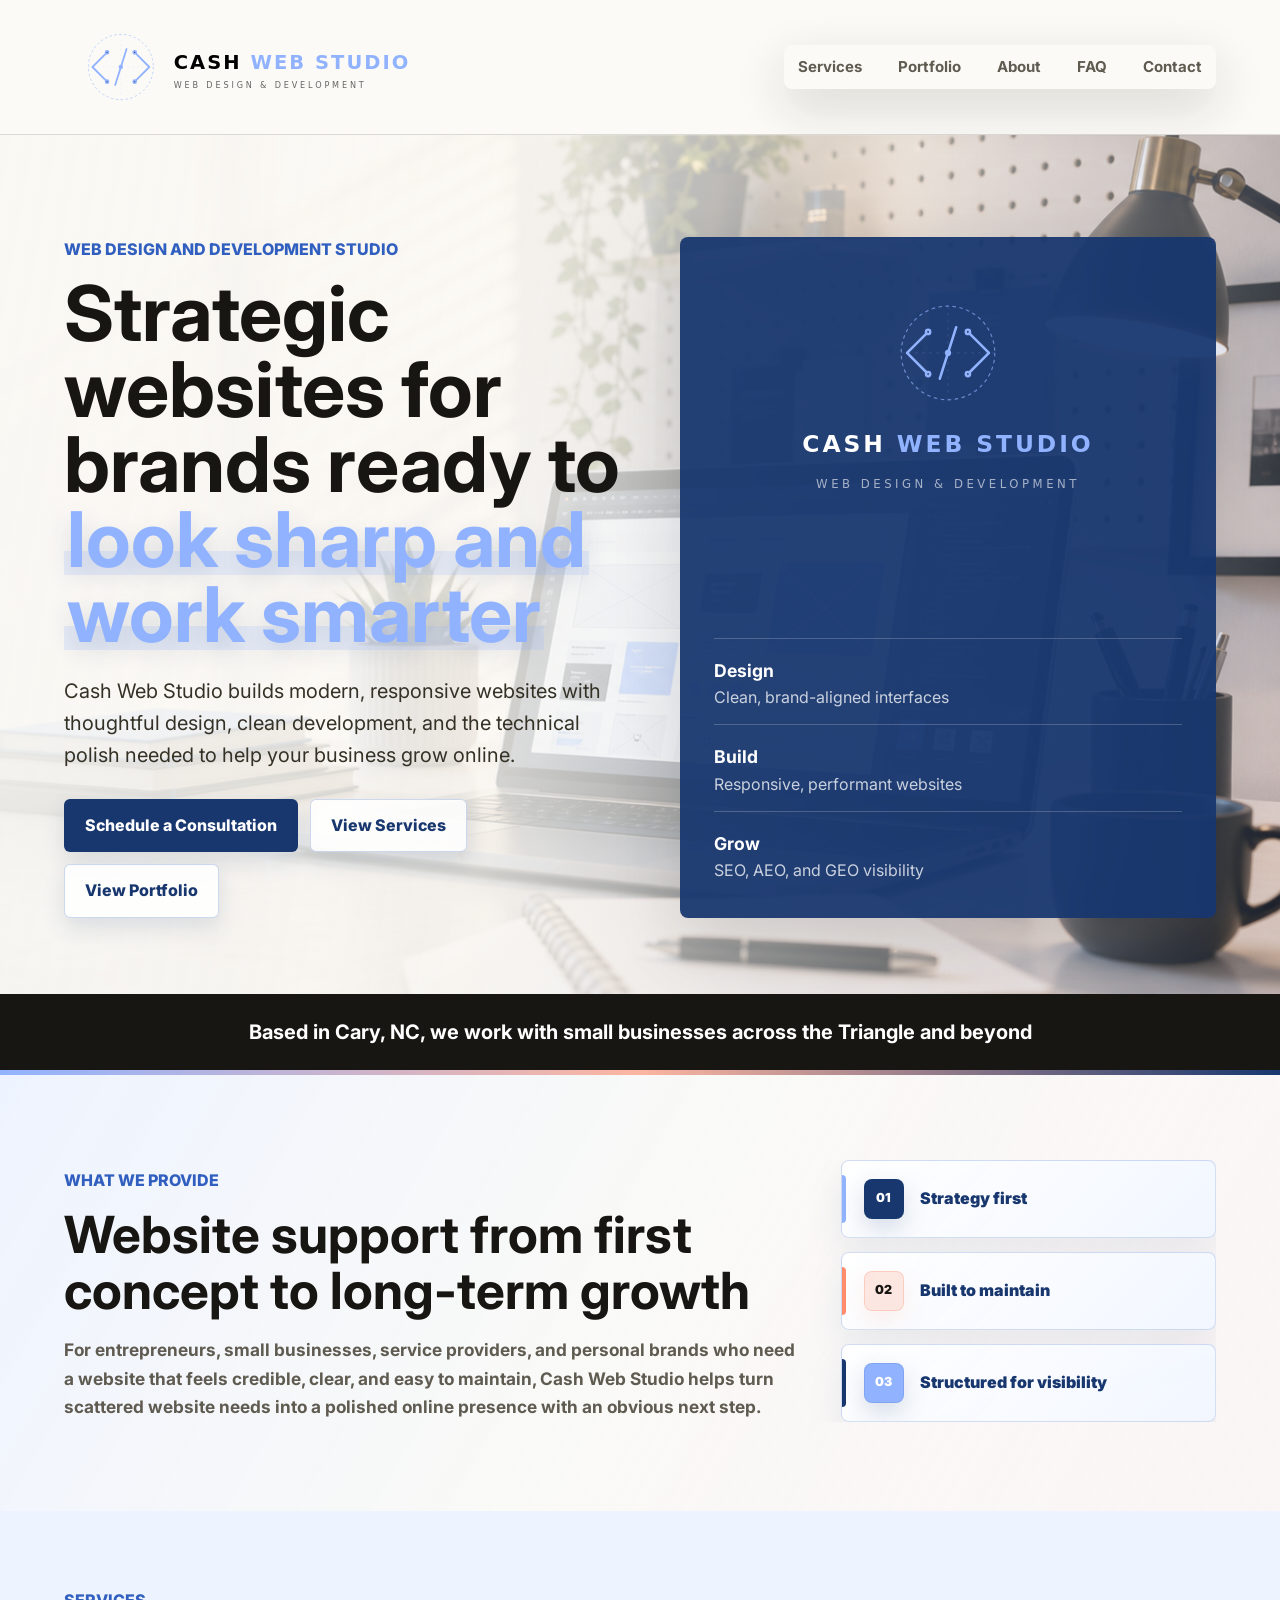
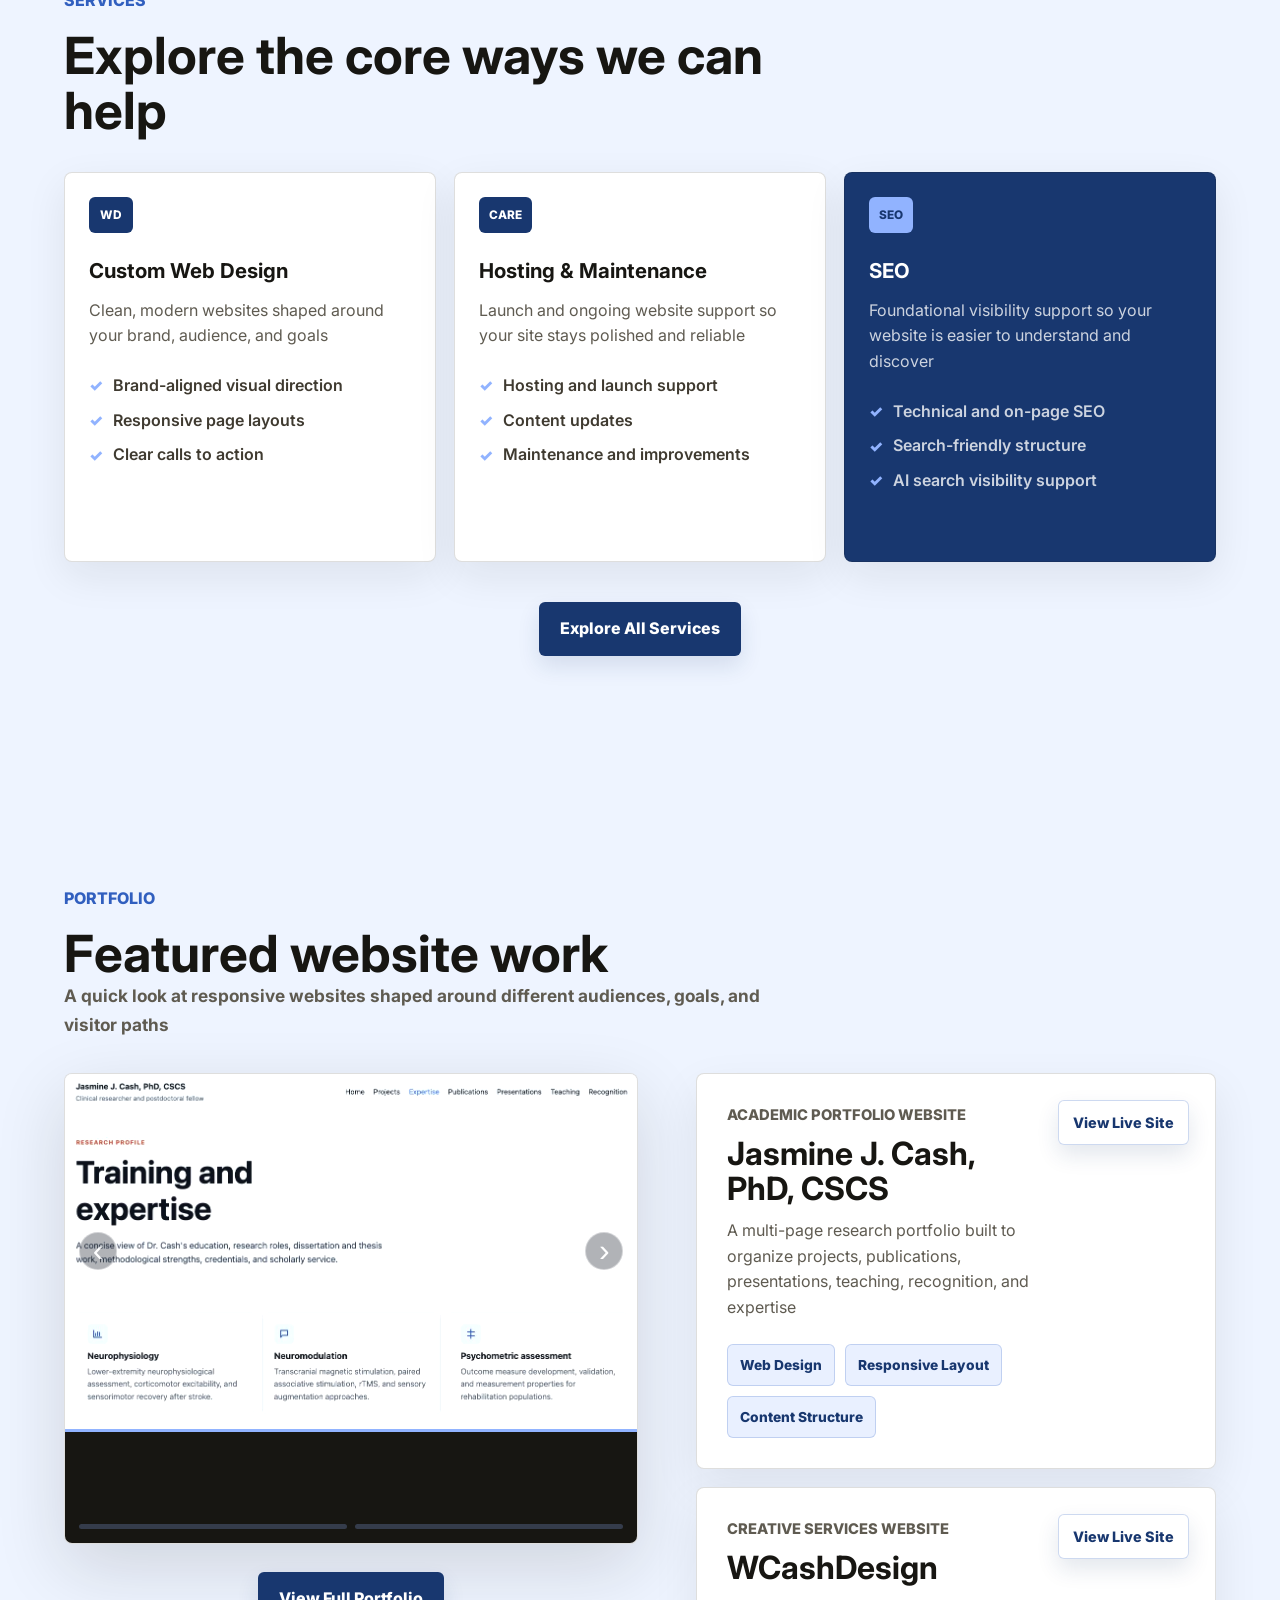
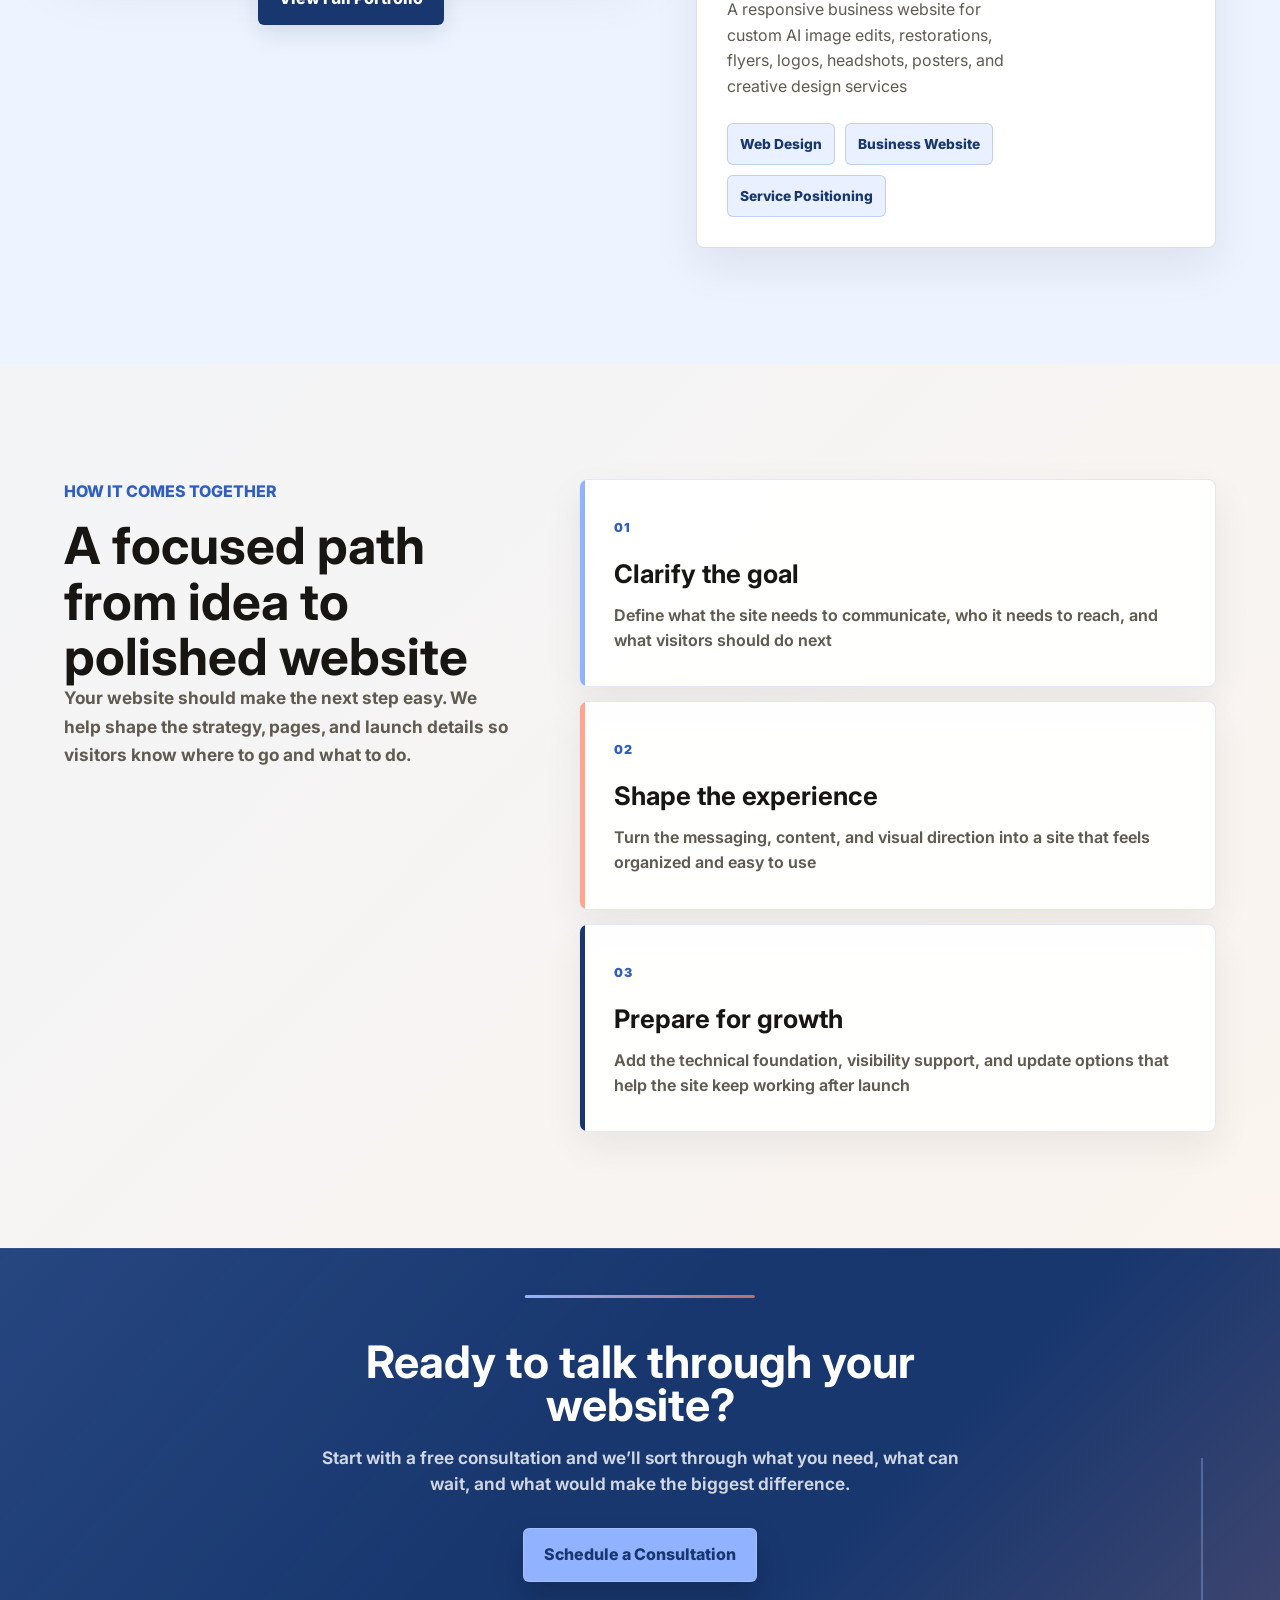
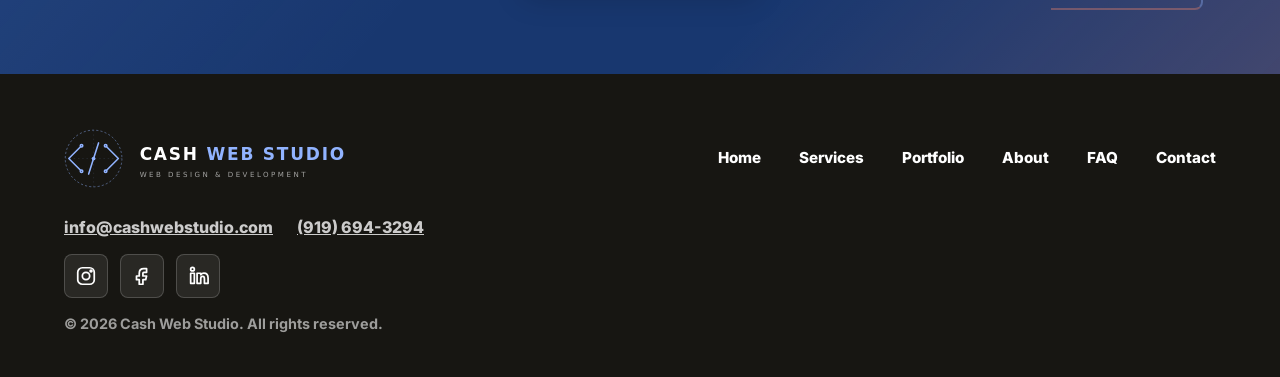
==== commit a2957f17: "updated local wording" ====
--- a/index.html
+++ b/index.html
@@ -232,7 +232,7 @@
     </section>
 
     <section class="intro-band" aria-label="Studio promise">
-      <p>Based in Cary, NC and working with small businesses across Raleigh, Durham, Chapel Hill, and the Triangle and beyond through remote web design and development</p>
+      <p>Based in Cary, NC, we work with small businesses across the Triangle and beyond</p>
     </section>
 
     <section class="home-services-opener-section" id="services" aria-labelledby="home-services-heading">
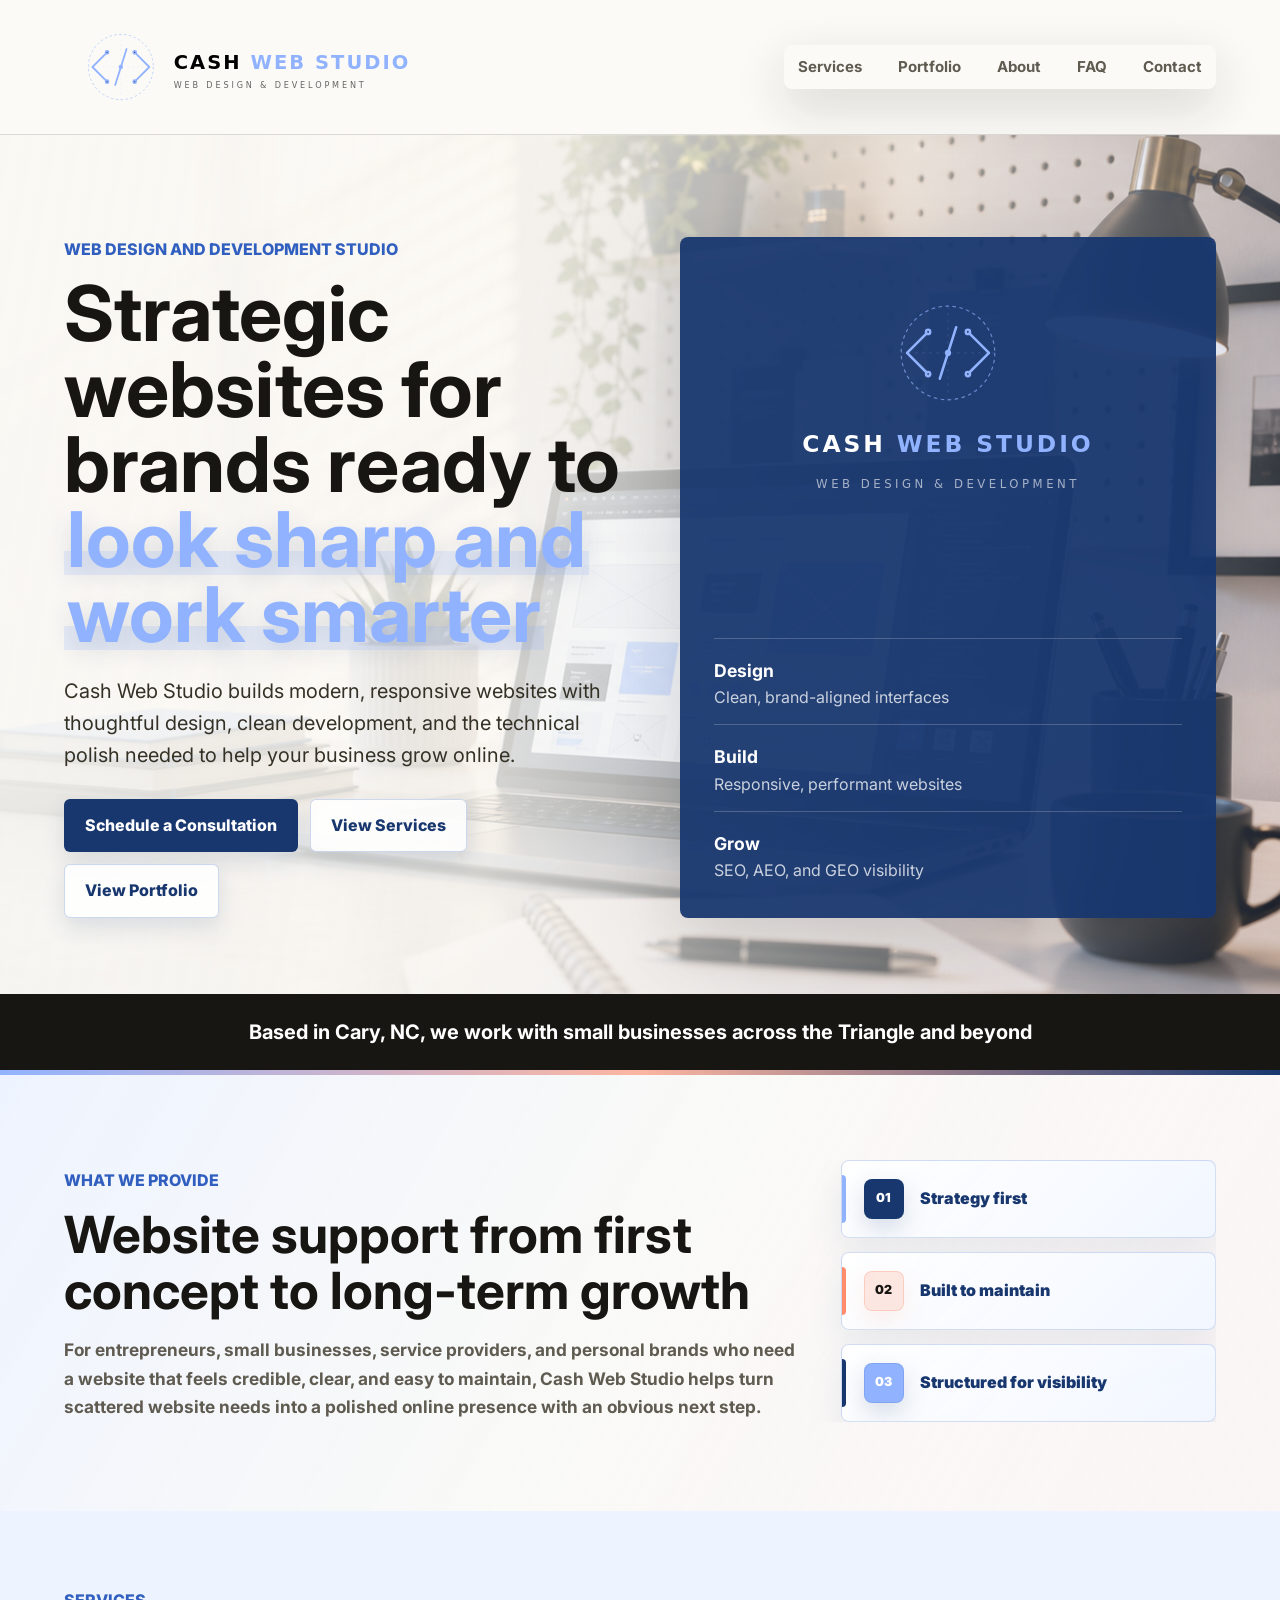
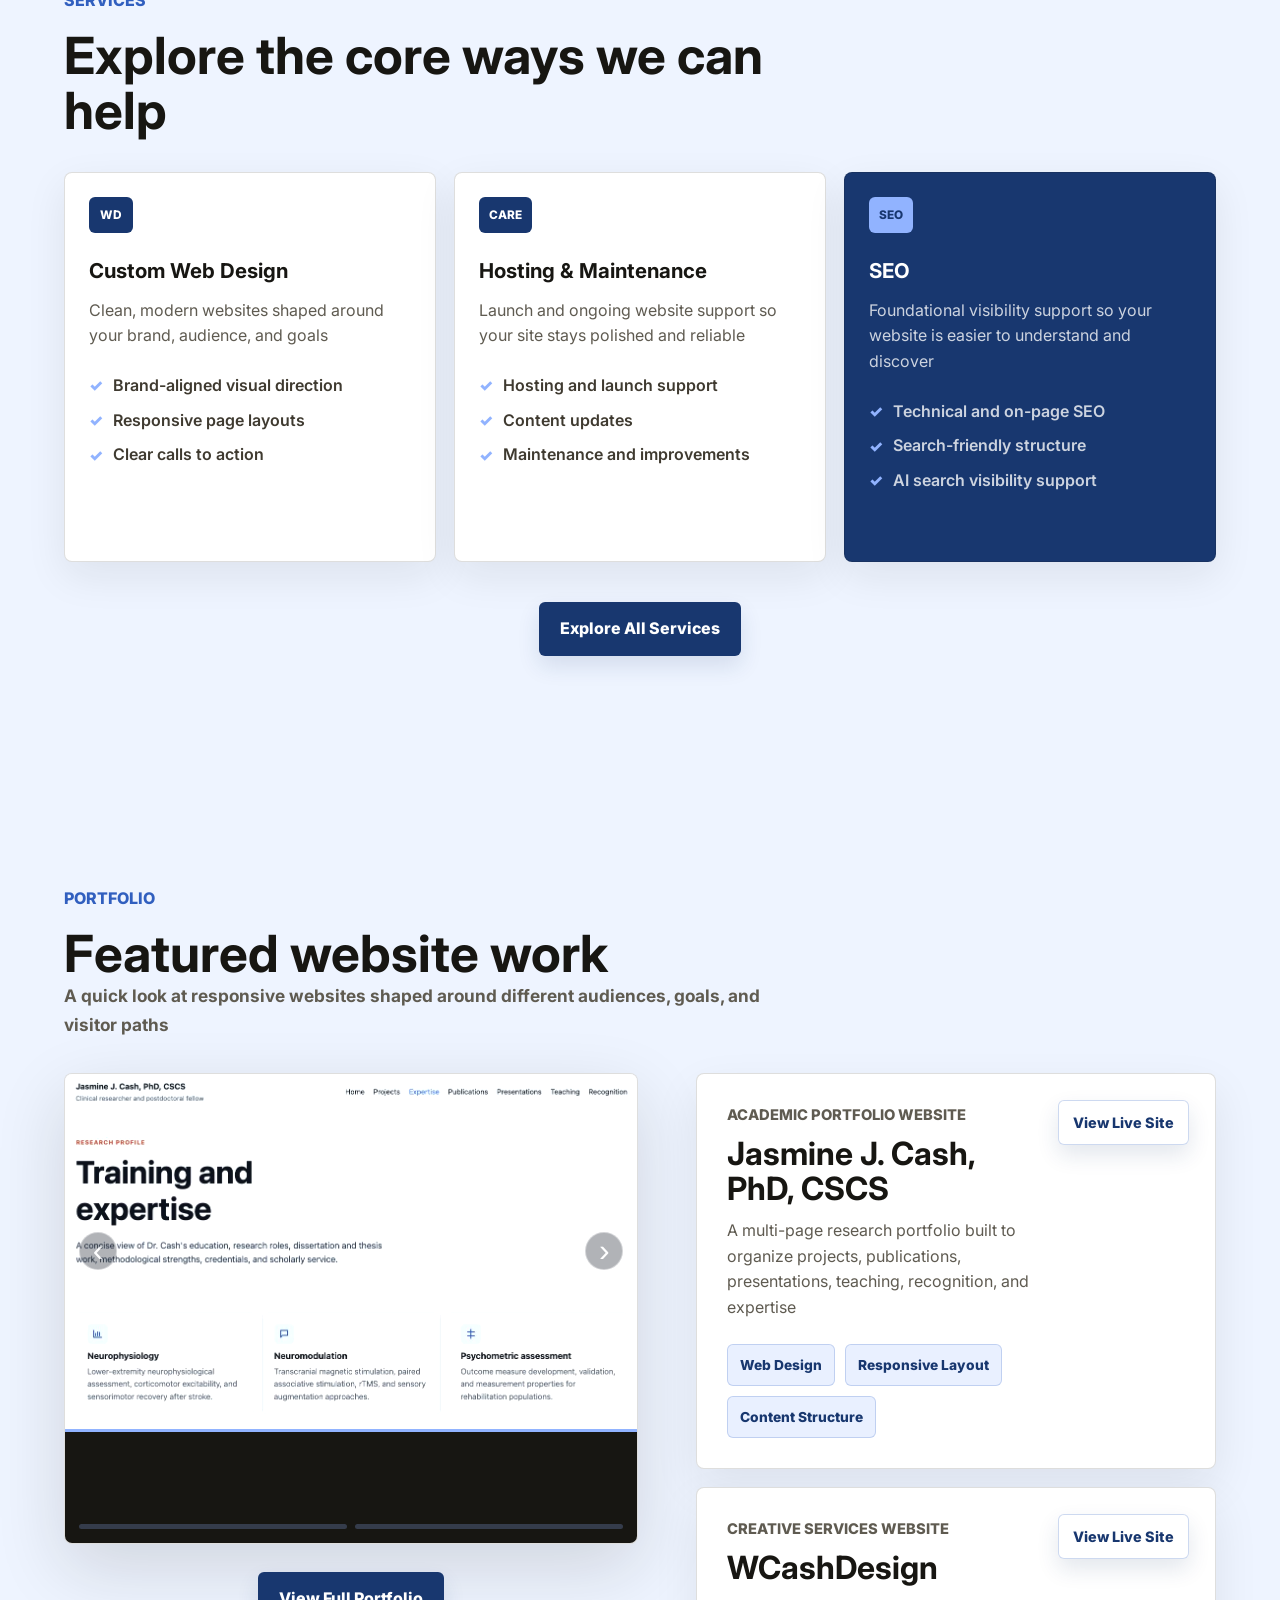
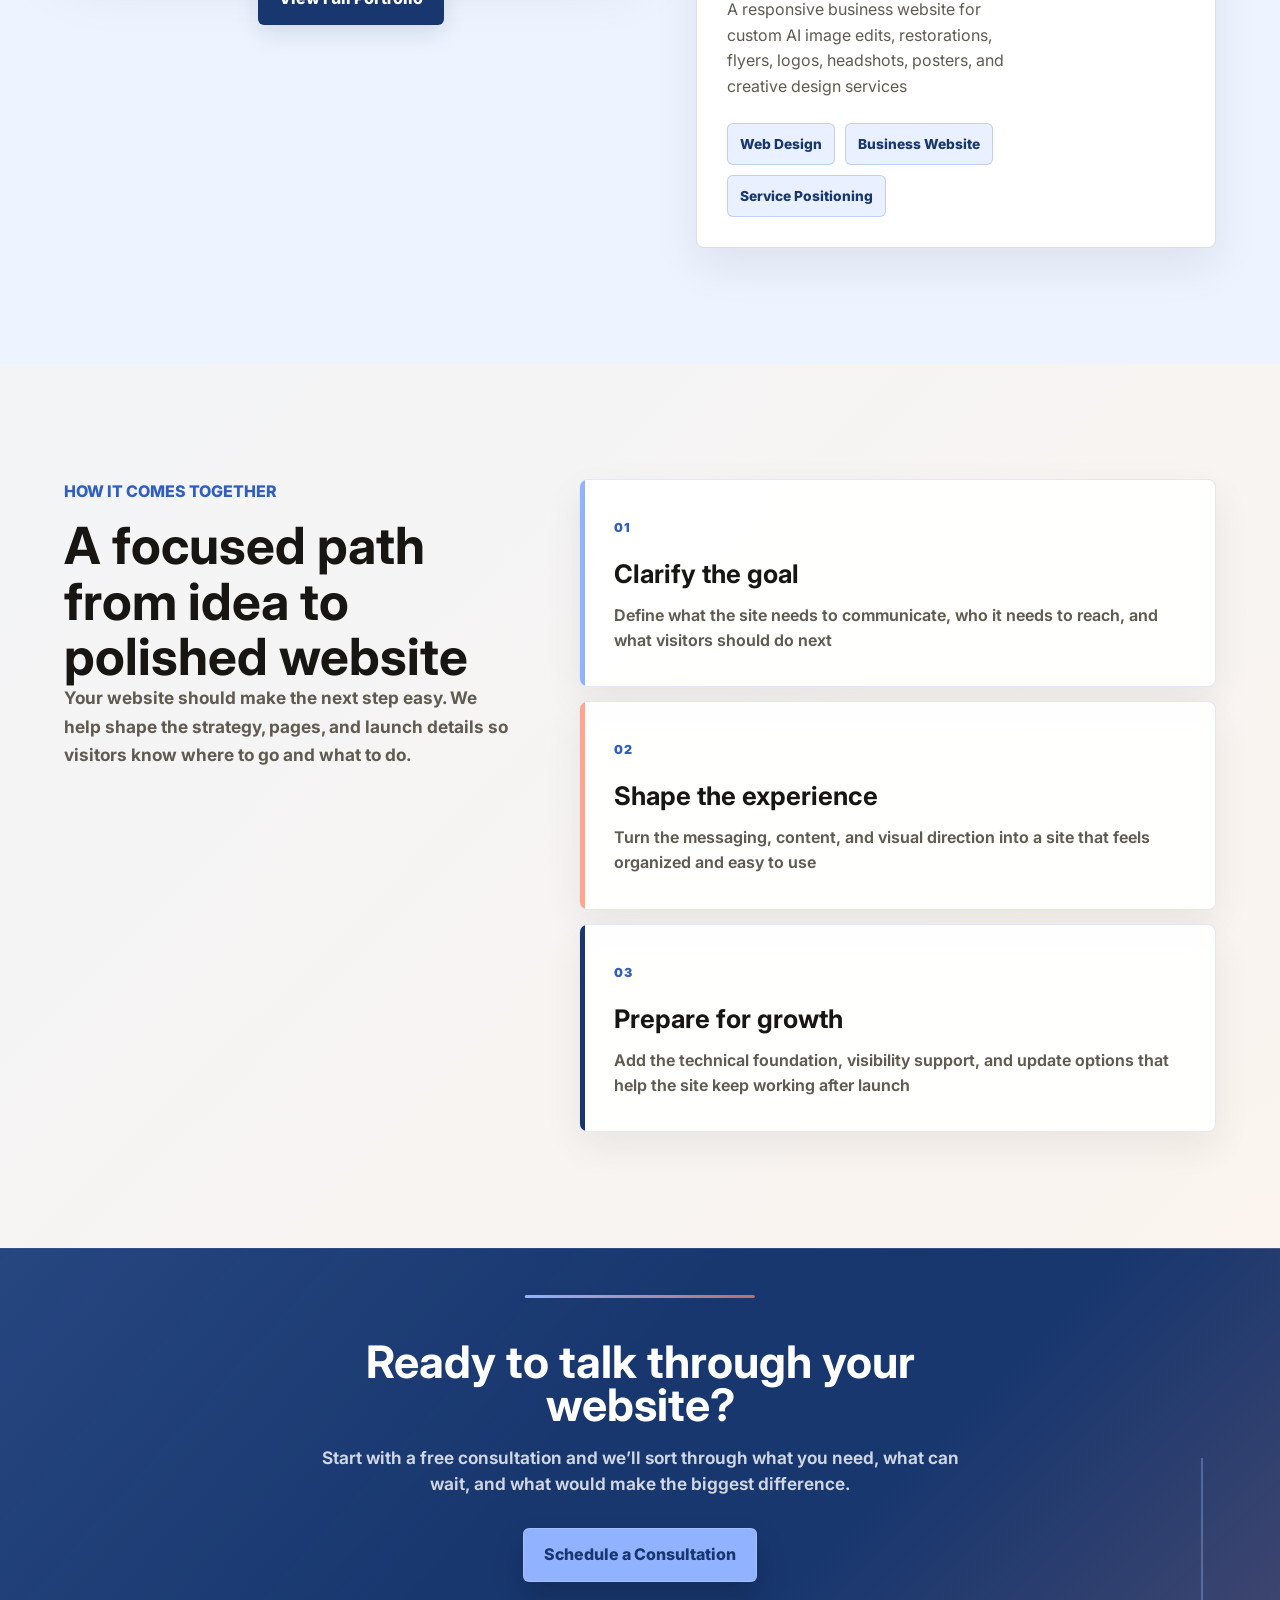
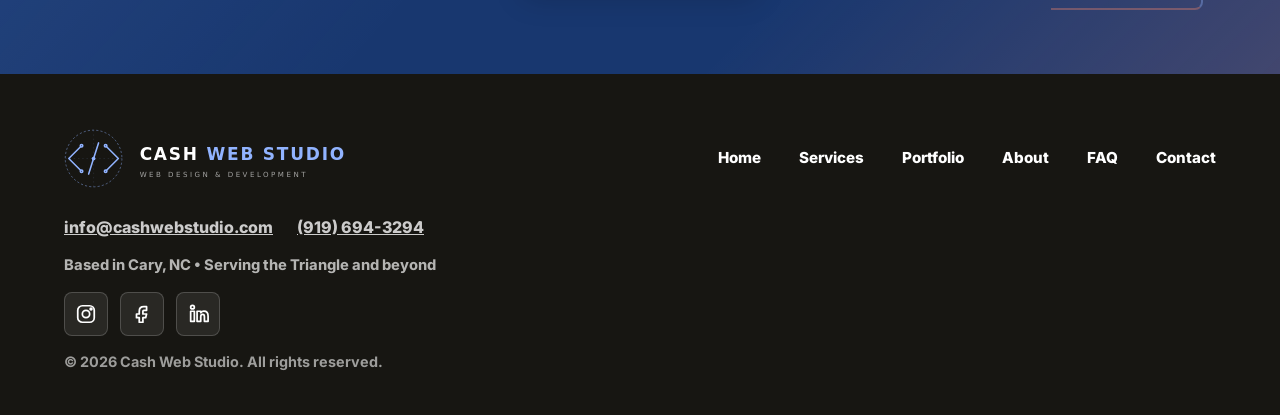
==== commit 24bff4c8: "added more local seo" ====
--- a/index.html
+++ b/index.html
@@ -432,6 +432,7 @@
       <a href="mailto:info@cashwebstudio.com">info@cashwebstudio.com</a>
       <a href="tel:+19196943294">(919) 694-3294</a>
     </div>
+    <p class="footer-location">Based in Cary, NC &bull; Serving the Triangle and beyond</p>
     <div class="footer-social" aria-label="Cash Web Studio social links">
       <a class="social-link" href="https://www.instagram.com/cashwebstudio/" target="_blank" rel="noopener" aria-label="Cash Web Studio on Instagram">
         <svg class="social-icon" aria-hidden="true" viewBox="0 0 24 24">
--- a/style.css
+++ b/style.css
@@ -1152,6 +1152,10 @@
   font-size: clamp(1rem, 2vw, 1.25rem);
   font-weight: 700;
   text-align: center;
+}
+
+.contact-local-band p {
+  max-width: 1160px;
 }
 
 .section {
@@ -3523,6 +3527,12 @@
 .footer-contact a:hover,
 .footer-contact a:focus-visible {
   color: var(--primary);
+}
+
+.footer-location {
+  color: rgba(255, 255, 255, 0.68);
+  font-size: 0.92rem;
+  font-weight: 750;
 }
 
 .footer-social {
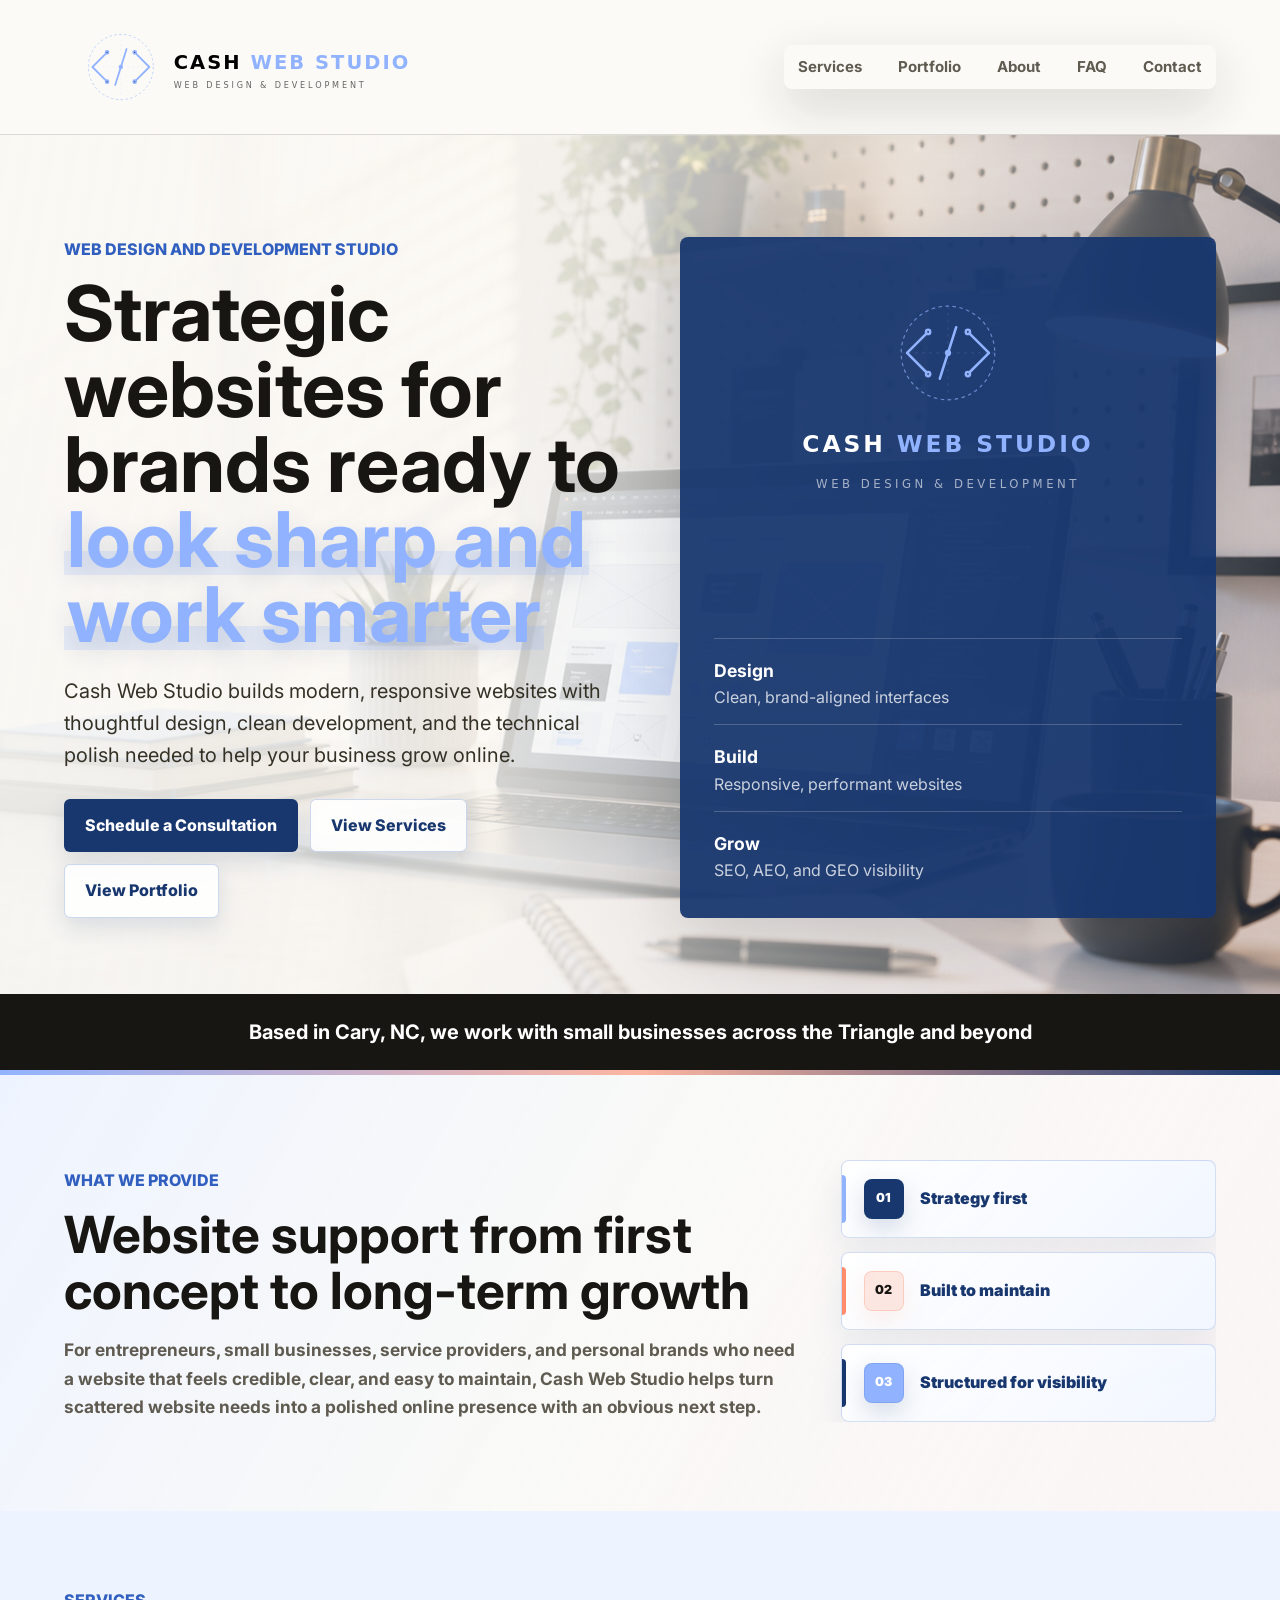
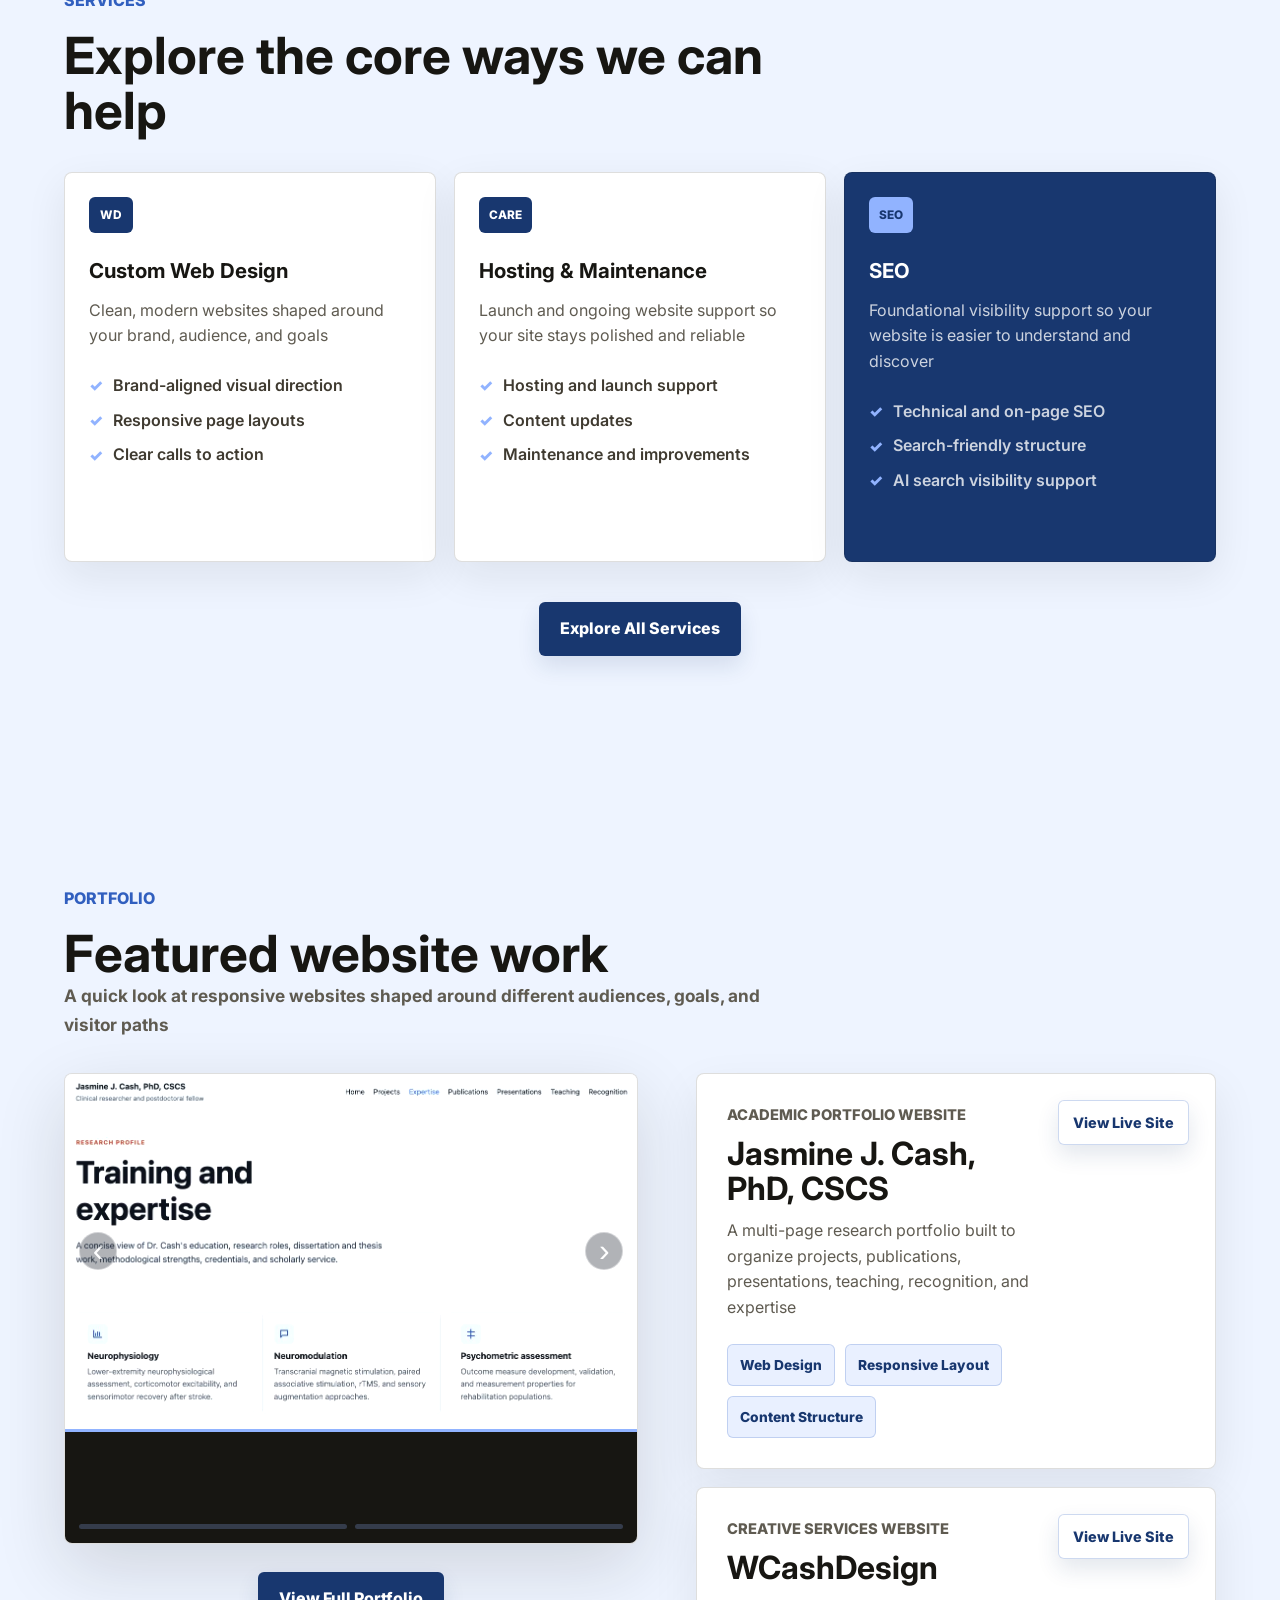
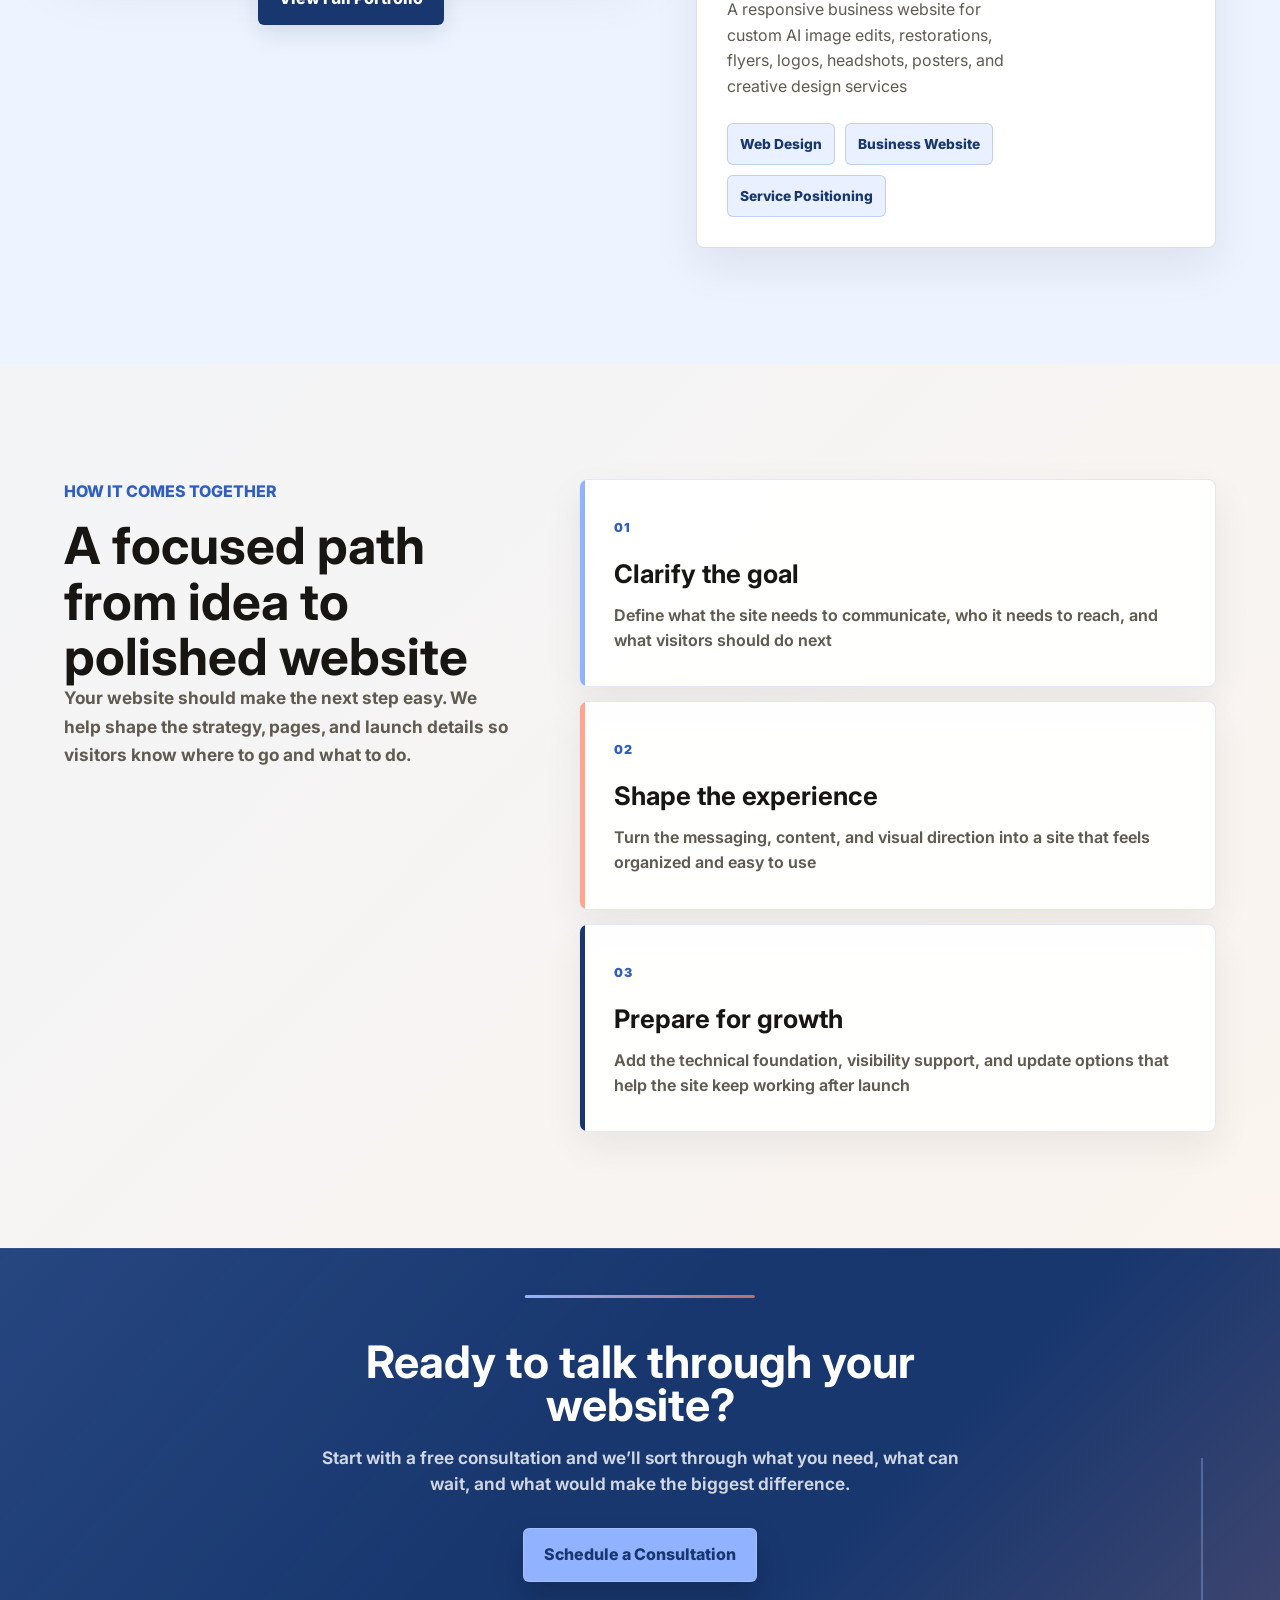
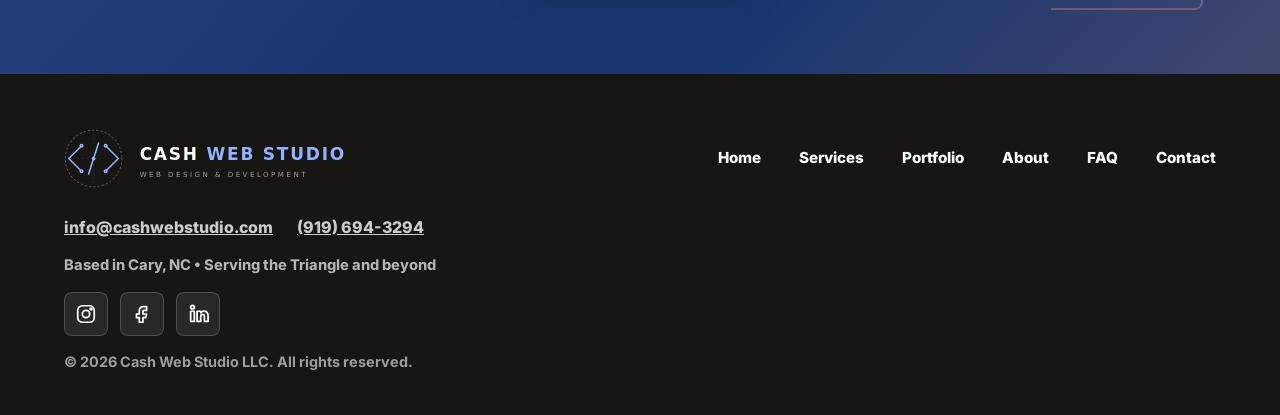
==== commit 6488b5c1: "Added LLC" ====
--- a/index.html
+++ b/index.html
@@ -454,7 +454,7 @@
         </svg>
       </a>
     </div>
-    <p class="footer-copyright">&copy; <span data-current-year>2026</span> Cash Web Studio. All rights reserved.</p>
+    <p class="footer-copyright">&copy; <span data-current-year>2026</span> Cash Web Studio LLC. All rights reserved.</p>
 </footer>
 
   <script src="/script.js"></script>
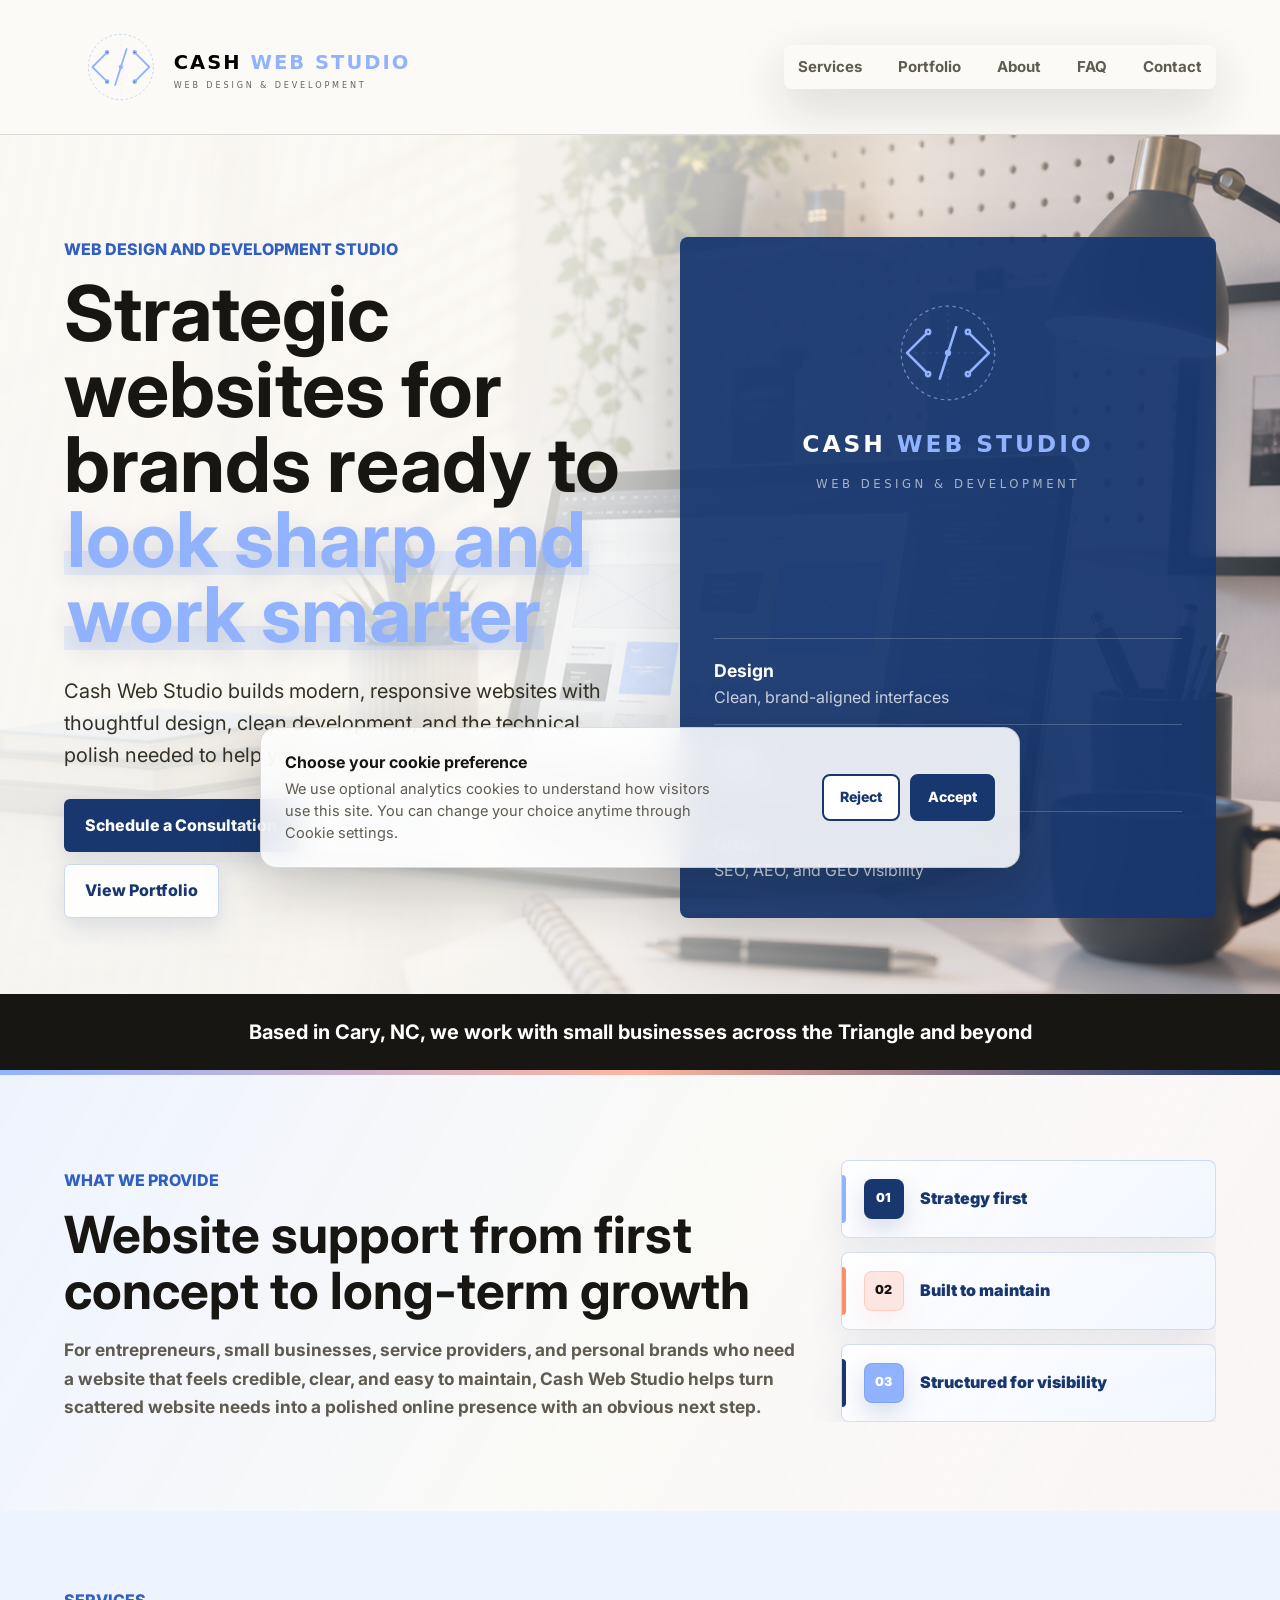
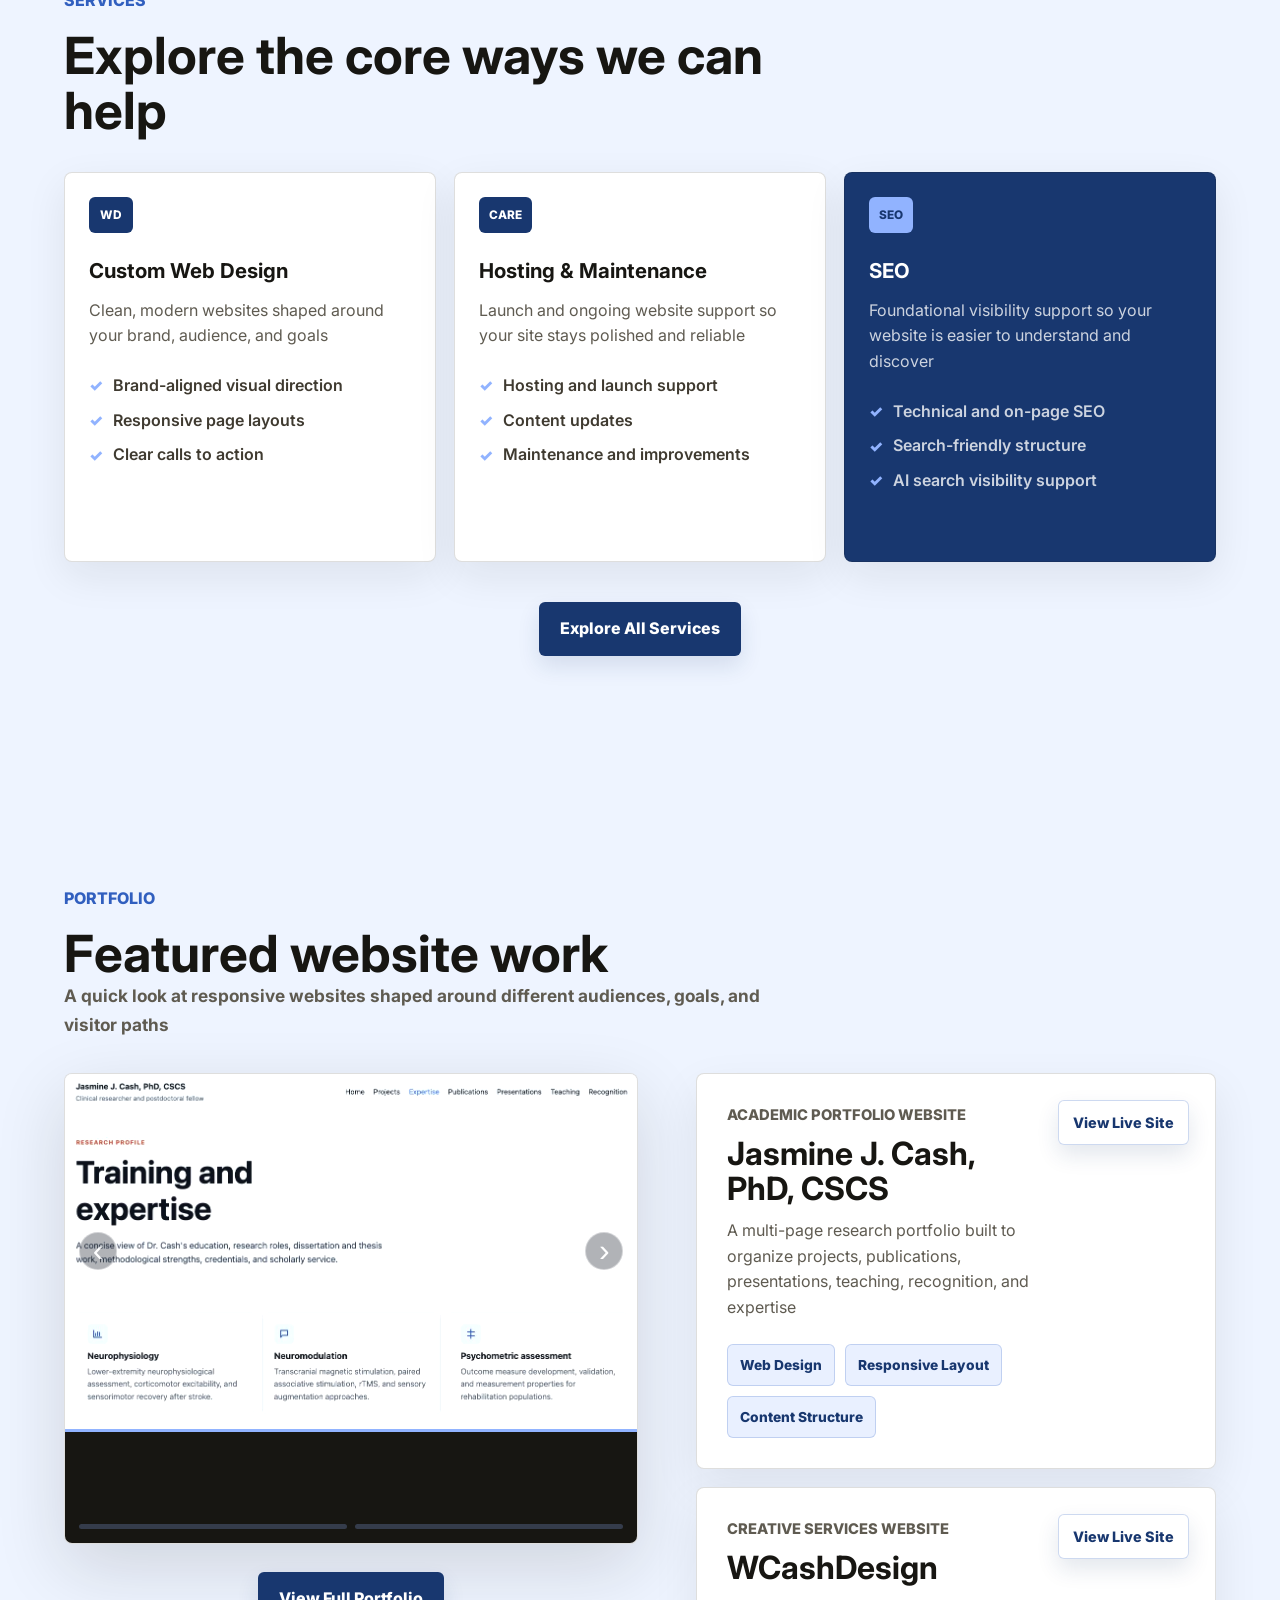
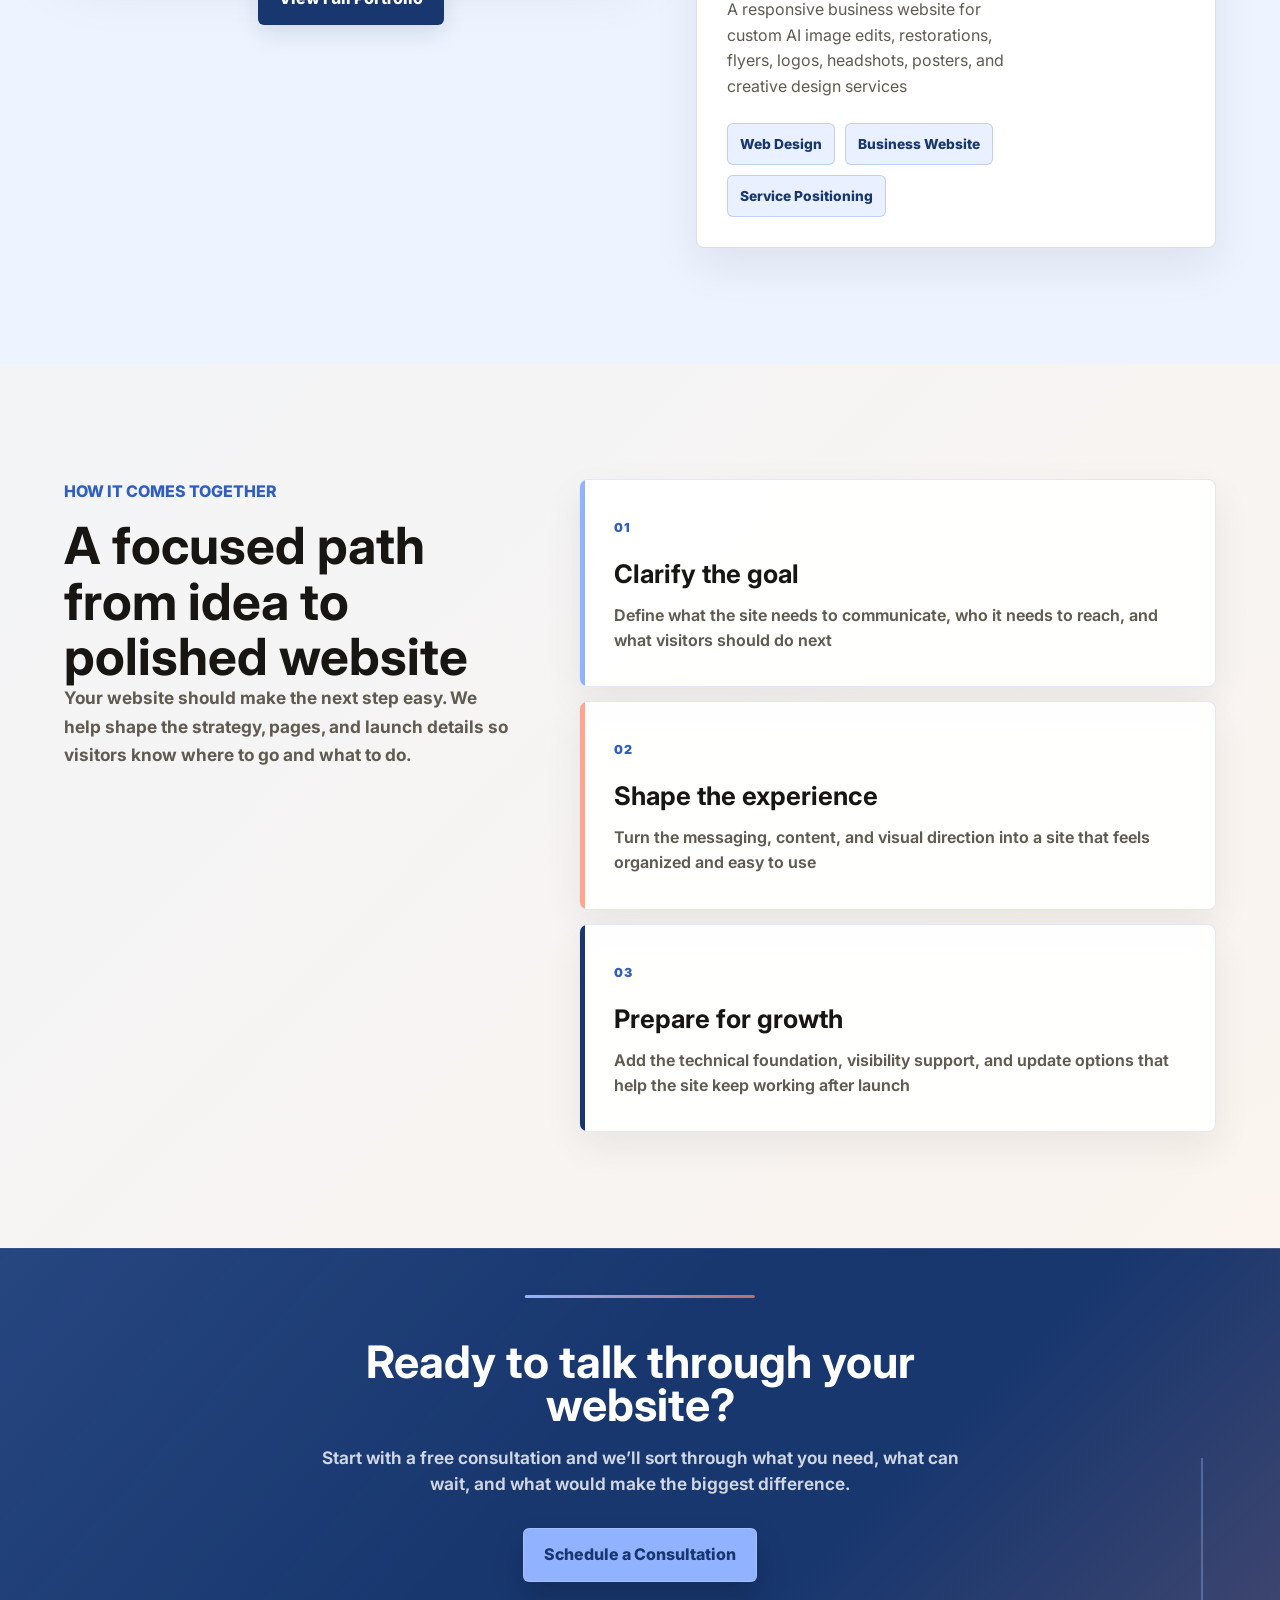
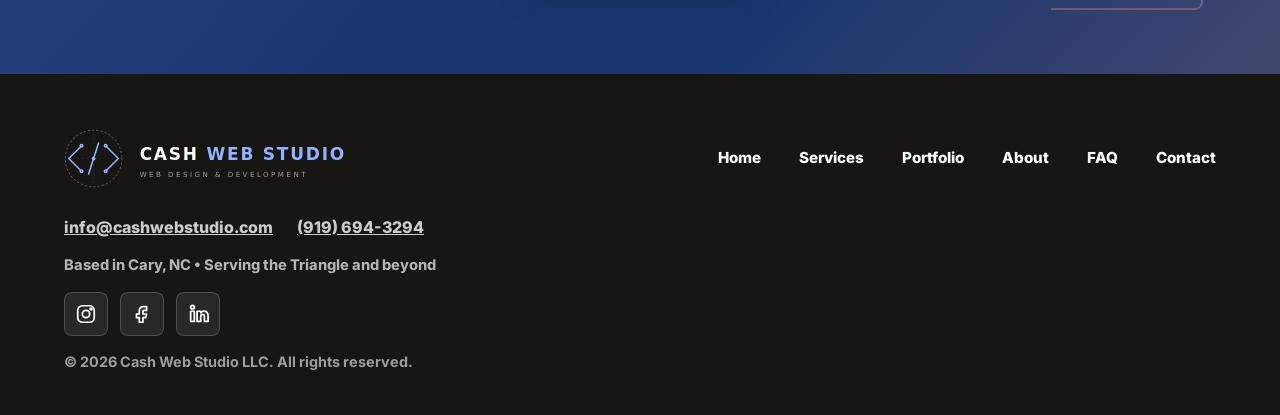
==== commit 7d640d02: "Added google analytics tag and cookies banner" ====
--- a/index.html
+++ b/index.html
@@ -1,6 +1,8 @@
 <!DOCTYPE html>
 <html lang="en">
 <head>
+
+  <script src="/consent.js"></script>
   <meta charset="UTF-8">
   <meta name="viewport" content="width=device-width, initial-scale=1.0">
   <meta name="description" content="Cash Web Studio is a Cary, NC web design and development studio building custom websites for small businesses, founders, and service-based brands.">
--- a/style.css
+++ b/style.css
@@ -2455,6 +2455,136 @@
   50%,
   95% {
     opacity: 1;
+  }
+}
+
+.cookie-consent {
+  position: fixed;
+  z-index: 1000;
+  right: clamp(16px, 3vw, 40px);
+  bottom: clamp(16px, 3vw, 32px);
+  left: clamp(16px, 3vw, 40px);
+  display: flex;
+  align-items: center;
+  justify-content: space-between;
+  gap: 20px;
+  max-width: 760px;
+  margin-inline: auto;
+  padding: 22px 24px;
+  color: var(--ink);
+  background: rgba(255, 255, 255, 0.88);
+  border: 1px solid var(--line);
+  border-radius: 16px;
+  box-shadow: 0 20px 60px rgba(23, 22, 18, 0.22);
+  -webkit-backdrop-filter: blur(16px);
+  backdrop-filter: blur(16px);
+}
+
+.cookie-consent[hidden],
+.cookie-settings-button[hidden] {
+  display: none;
+}
+
+.cookie-consent__copy {
+  max-width: 430px;
+}
+
+.cookie-consent__copy strong {
+  display: block;
+  margin-bottom: 4px;
+  font-size: 1rem;
+}
+
+.cookie-consent__copy p {
+  margin: 0;
+  color: var(--muted);
+  font-size: 0.91rem;
+  line-height: 1.5;
+}
+
+.cookie-consent__actions {
+  display: flex;
+  flex: 0 0 auto;
+  gap: 10px;
+}
+
+.cookie-consent__button {
+  min-height: 42px;
+  padding: 10px 16px;
+  font: inherit;
+  font-size: 0.88rem;
+  font-weight: 800;
+  border: 2px solid var(--primary-dark);
+  border-radius: 8px;
+  cursor: pointer;
+}
+
+.cookie-consent__button--accept {
+  color: var(--white);
+  background: var(--primary-dark);
+}
+
+.cookie-consent__button--reject {
+  color: var(--primary-dark);
+  background: var(--white);
+}
+
+.cookie-consent__button:hover,
+.cookie-consent__button:focus-visible,
+.cookie-settings-button:hover,
+.cookie-settings-button:focus-visible {
+  outline: 3px solid rgba(145, 179, 255, 0.55);
+  outline-offset: 2px;
+}
+
+.cookie-settings-button {
+  width: fit-content;
+  margin: 0;
+  padding: 0;
+  color: rgba(255, 255, 255, 0.68);
+  font: inherit;
+  font-size: 0.9rem;
+  font-weight: 700;
+  text-decoration: underline;
+  text-underline-offset: 3px;
+  background: transparent;
+  border: 0;
+  cursor: pointer;
+}
+
+.cookie-settings-button:hover,
+.cookie-settings-button:focus-visible {
+  color: var(--primary);
+}
+
+.cookie-settings-footer {
+  display: flex;
+  justify-content: center;
+  padding: 20px;
+  background: var(--ink);
+}
+
+.cookie-settings-footer[hidden] {
+  display: none;
+}
+
+@media (max-width: 720px) {
+  .cookie-consent {
+    align-items: stretch;
+    flex-direction: column;
+    gap: 16px;
+    padding: 20px;
+  }
+
+  .cookie-consent__actions {
+    display: grid;
+    grid-template-columns: 1fr 1fr;
+  }
+}
+
+@media (max-width: 420px) {
+  .cookie-consent__actions {
+    grid-template-columns: 1fr;
   }
 }
 
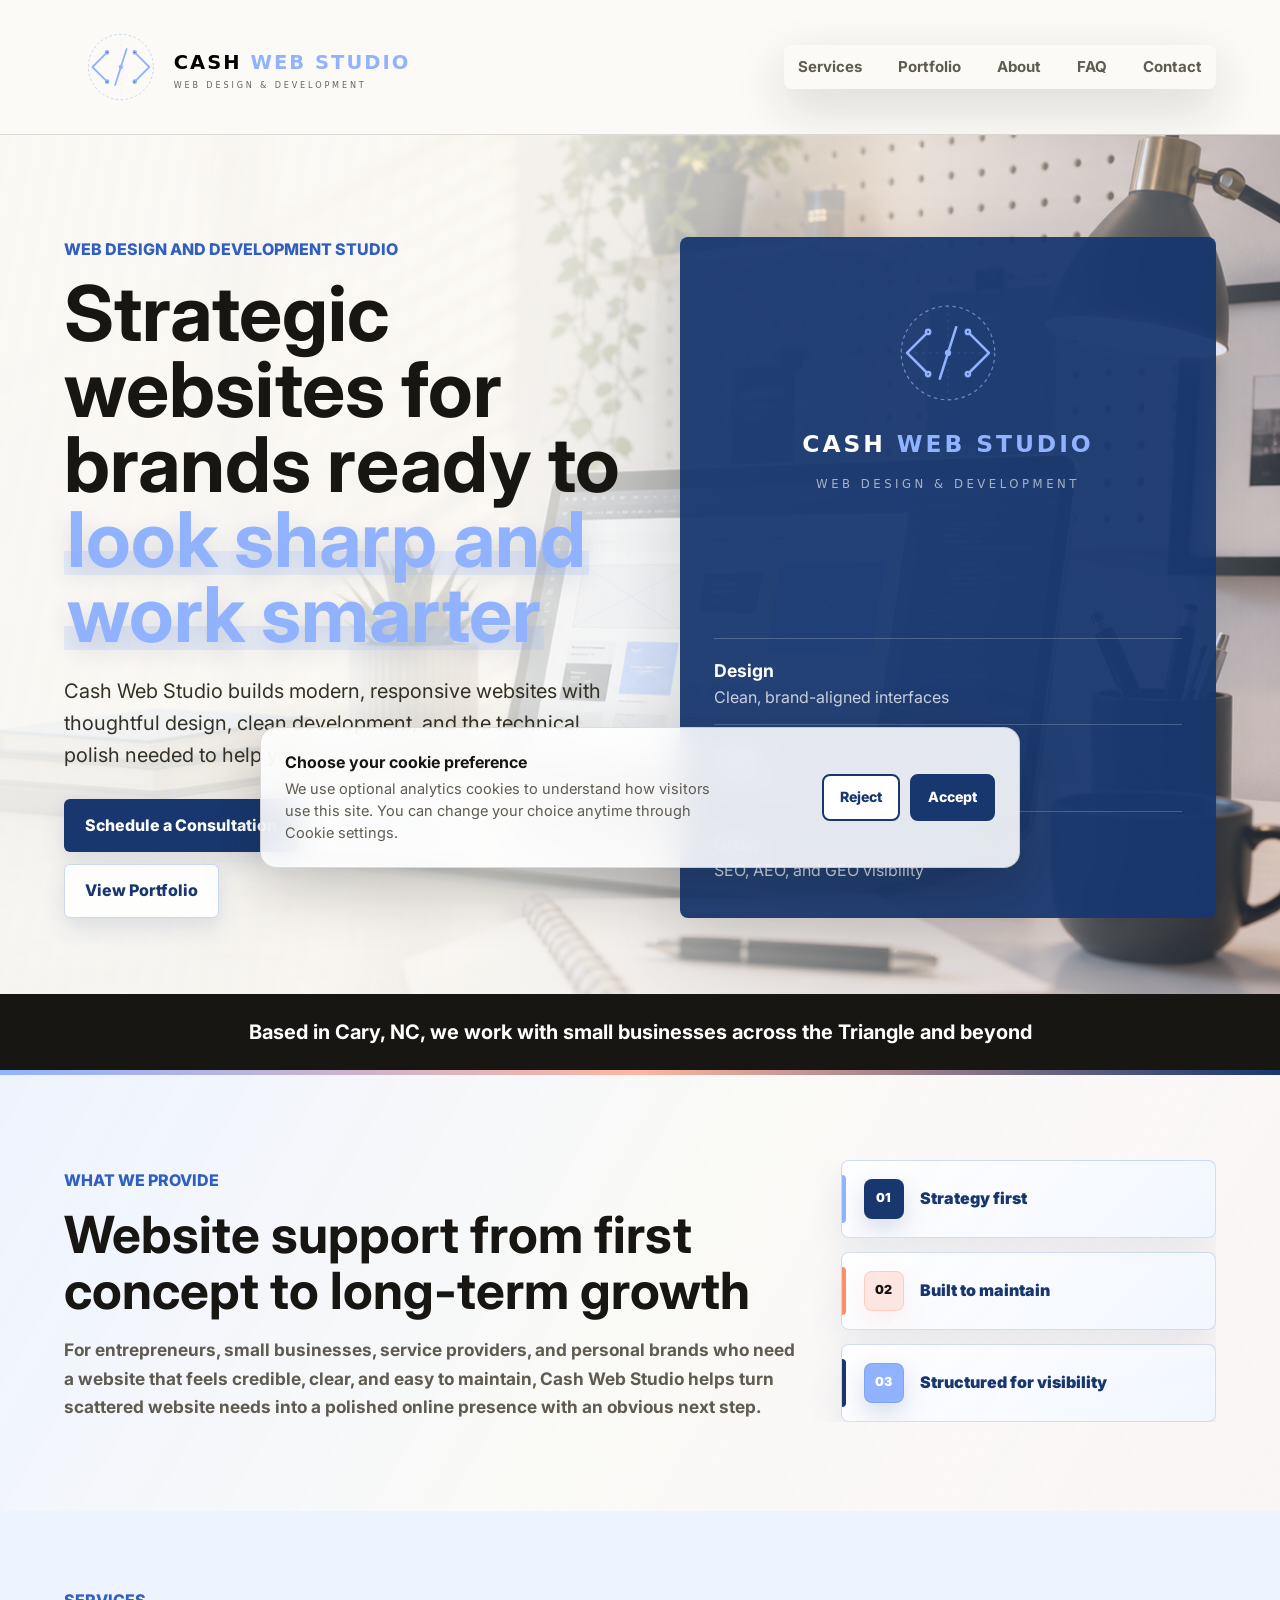
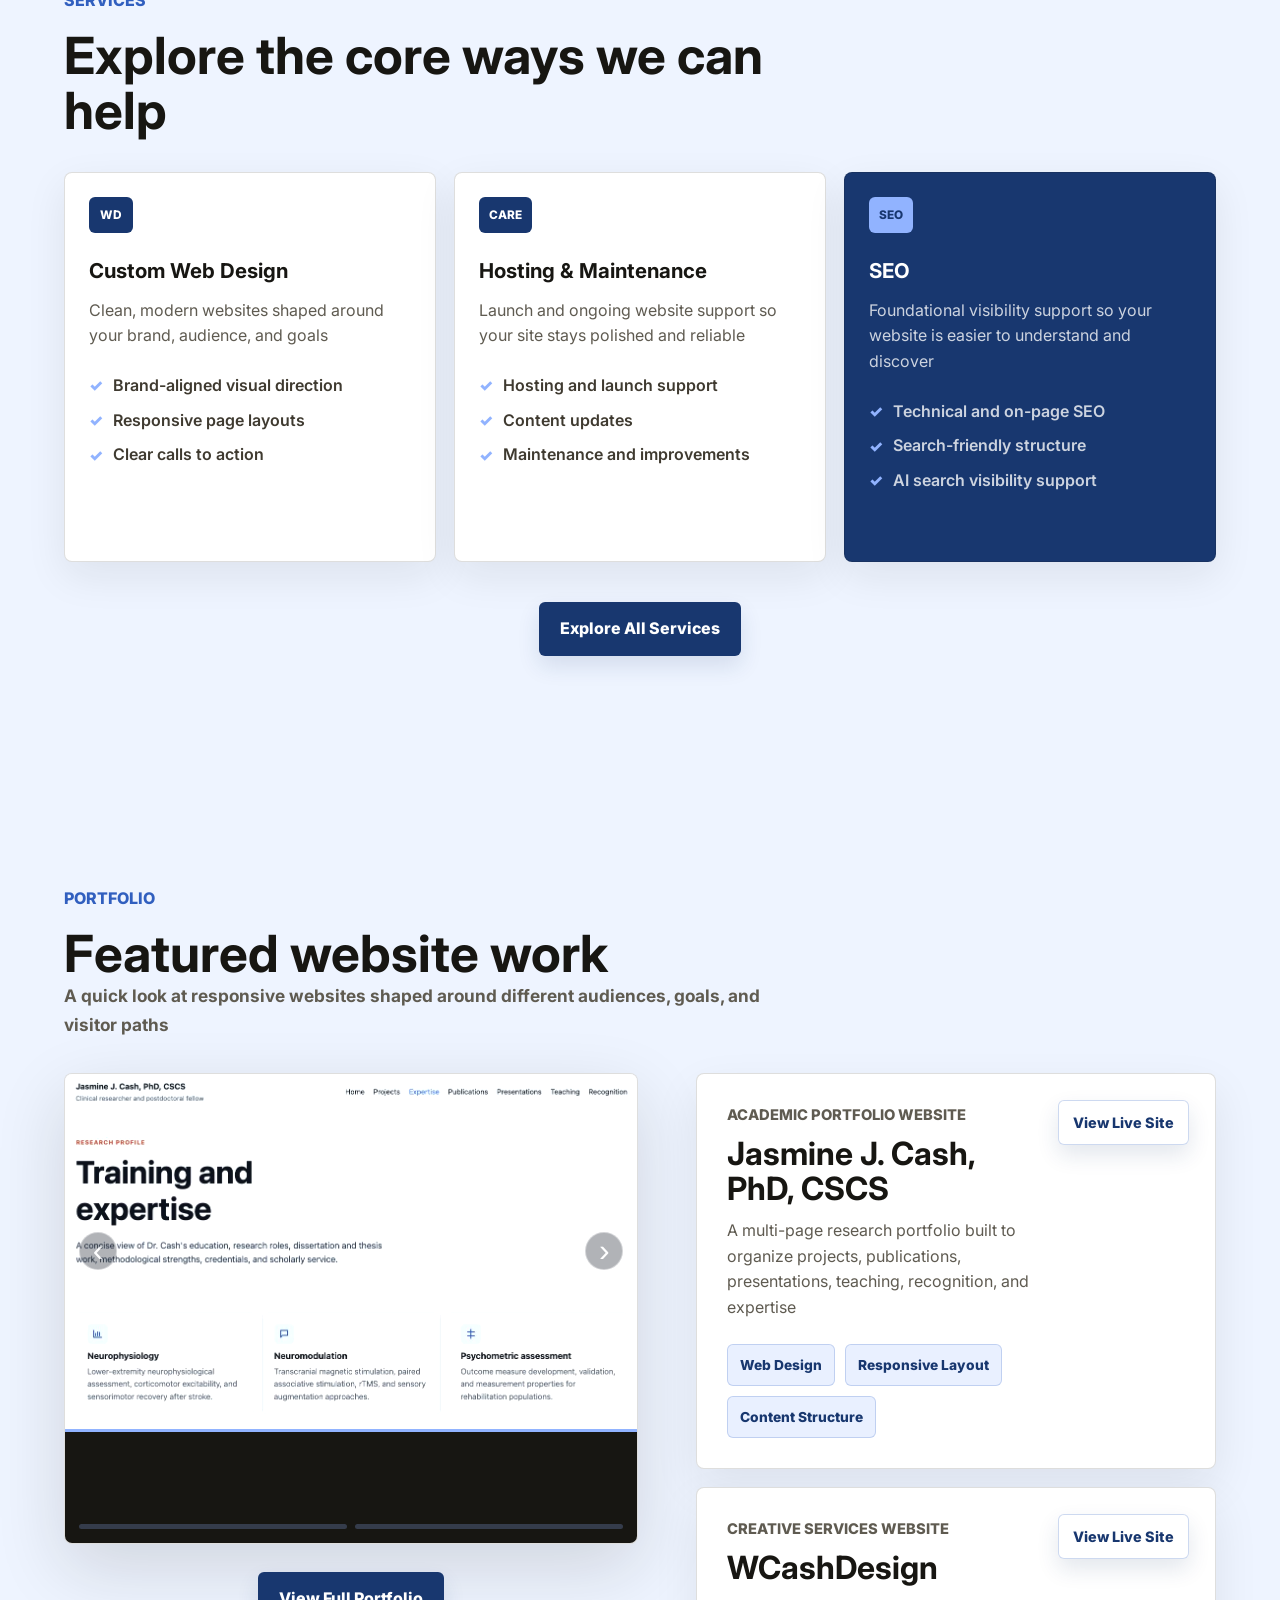
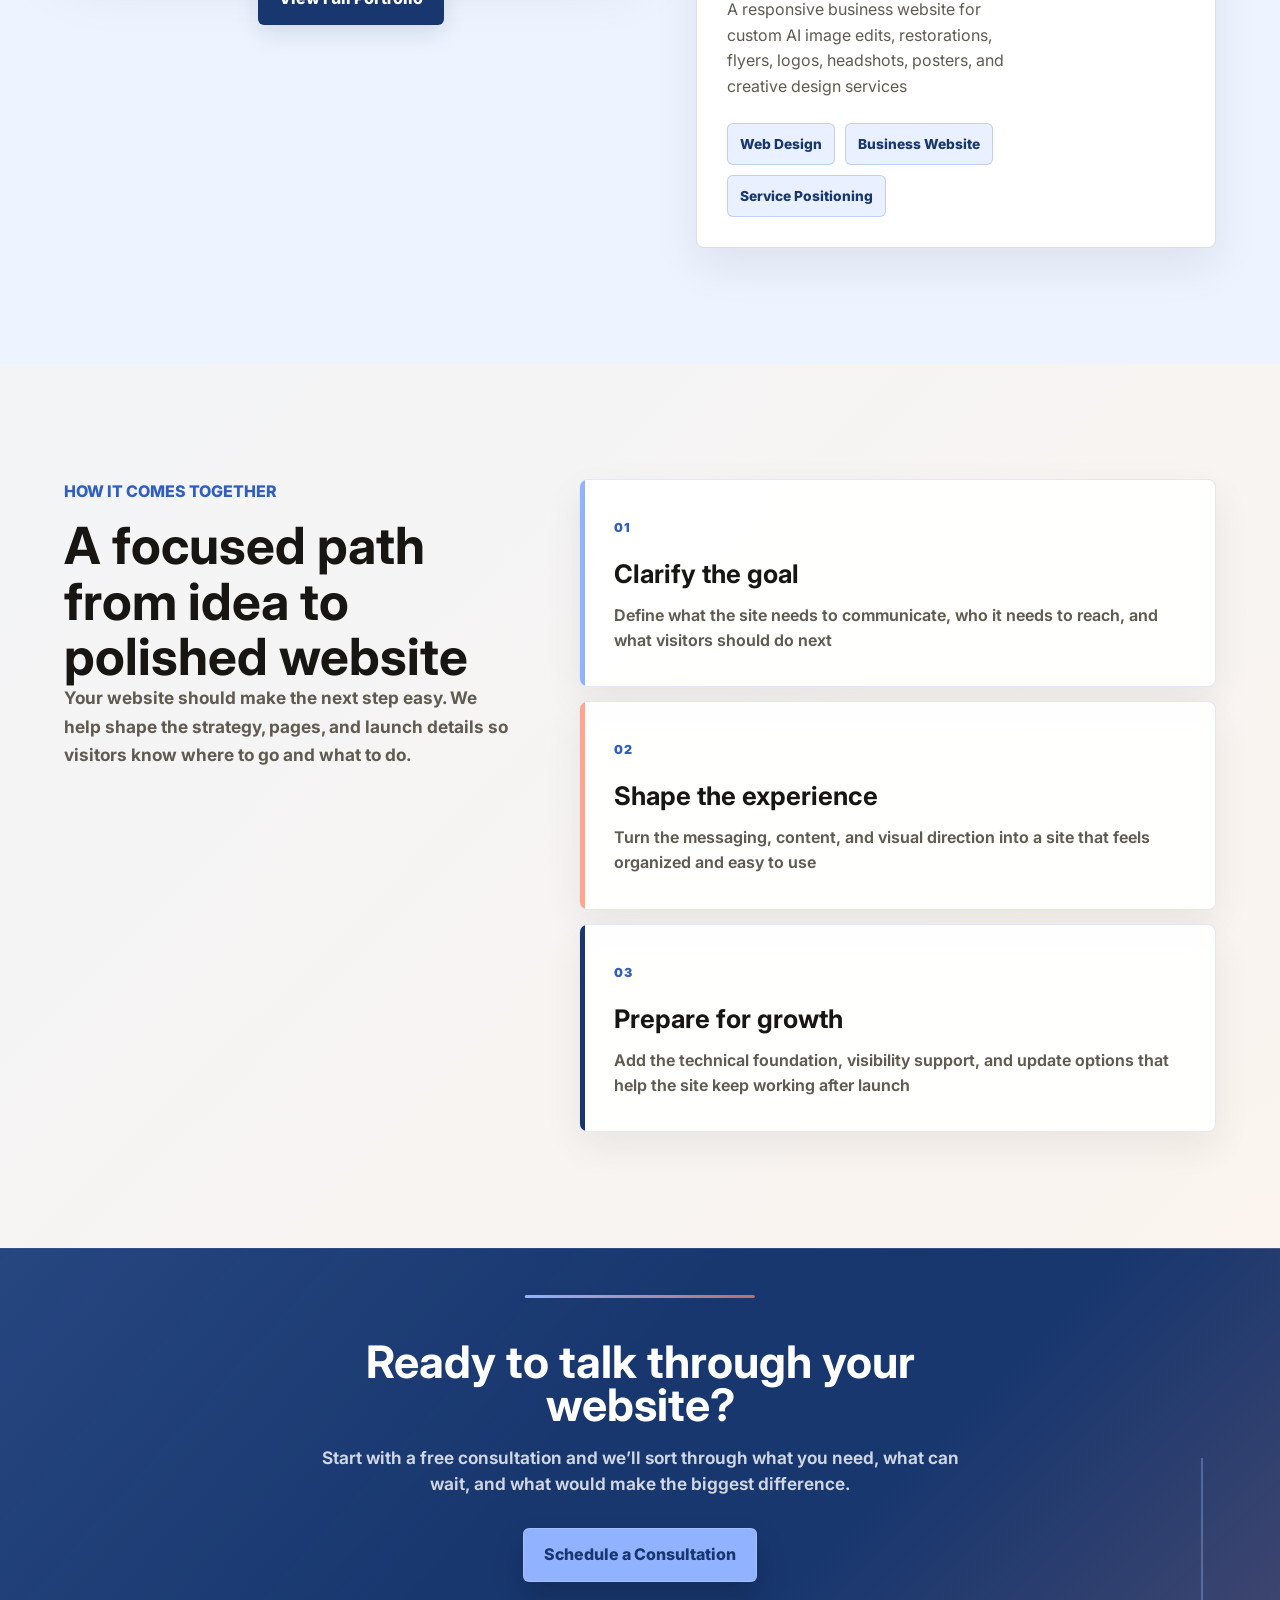
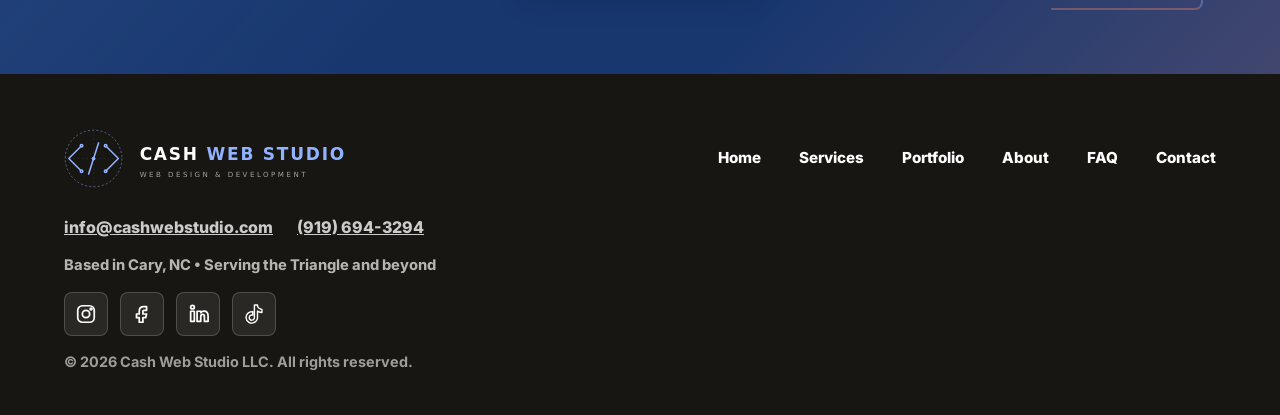
==== commit 9982b00d: "Added tiktok to footer" ====
--- a/index.html
+++ b/index.html
@@ -455,6 +455,11 @@
           <path d="M11 9h4v1.6c.6-.9 1.6-1.8 3.4-1.8 2.8 0 4.6 1.8 4.6 5.4V20h-4v-5.1c0-1.5-.6-2.4-1.9-2.4-1.2 0-2.1.8-2.1 2.4V20h-4z"></path>
         </svg>
       </a>
+      <a class="social-link" href="https://www.tiktok.com/@cashwebstudio" target="_blank" rel="noopener" aria-label="Cash Web Studio on TikTok">
+        <svg class="social-icon social-icon--brand-outline" aria-hidden="true" viewBox="-2.5 -2.5 29 29">
+          <path d="M12.53.02C13.84 0 15.14 0 16.44 0c.08 1.53.63 3.09 1.75 4.17 1.12 1.11 2.7 1.62 4.24 1.79v4.03c-1.44-.05-2.89-.35-4.2-.97-.57-.26-1.1-.59-1.62-.93-.01 2.92.01 5.84-.02 8.75-.08 1.4-.54 2.79-1.35 3.94-1.31 1.92-3.58 3.17-5.91 3.21-1.43.08-2.86-.31-4.08-1.03-2.02-1.19-3.44-3.37-3.65-5.72-.02-.5-.03-1-.01-1.49.18-1.9 1.12-3.72 2.58-4.96 1.66-1.44 3.98-2.13 6.15-1.72.02 1.48-.04 2.96-.04 4.44-.99-.32-2.15-.23-3.02.37-.63.41-1.11 1.04-1.36 1.75-.21.51-.15 1.07-.14 1.61.24 1.64 1.82 3.02 3.5 2.87 1.12-.01 2.19-.66 2.77-1.61.19-.33.4-.67.41-1.06.1-1.79.06-3.57.07-5.36.01-4.03-.01-8.05.02-12.07z"></path>
+        </svg>
+      </a>
     </div>
     <p class="footer-copyright">&copy; <span data-current-year>2026</span> Cash Web Studio LLC. All rights reserved.</p>
 </footer>
--- a/style.css
+++ b/style.css
@@ -3551,6 +3551,10 @@
   stroke-width: 1.9;
   stroke-linecap: round;
   stroke-linejoin: round;
+}
+
+.social-icon--brand-outline {
+  stroke-width: 1.9;
 }
 
 .contact-form {
